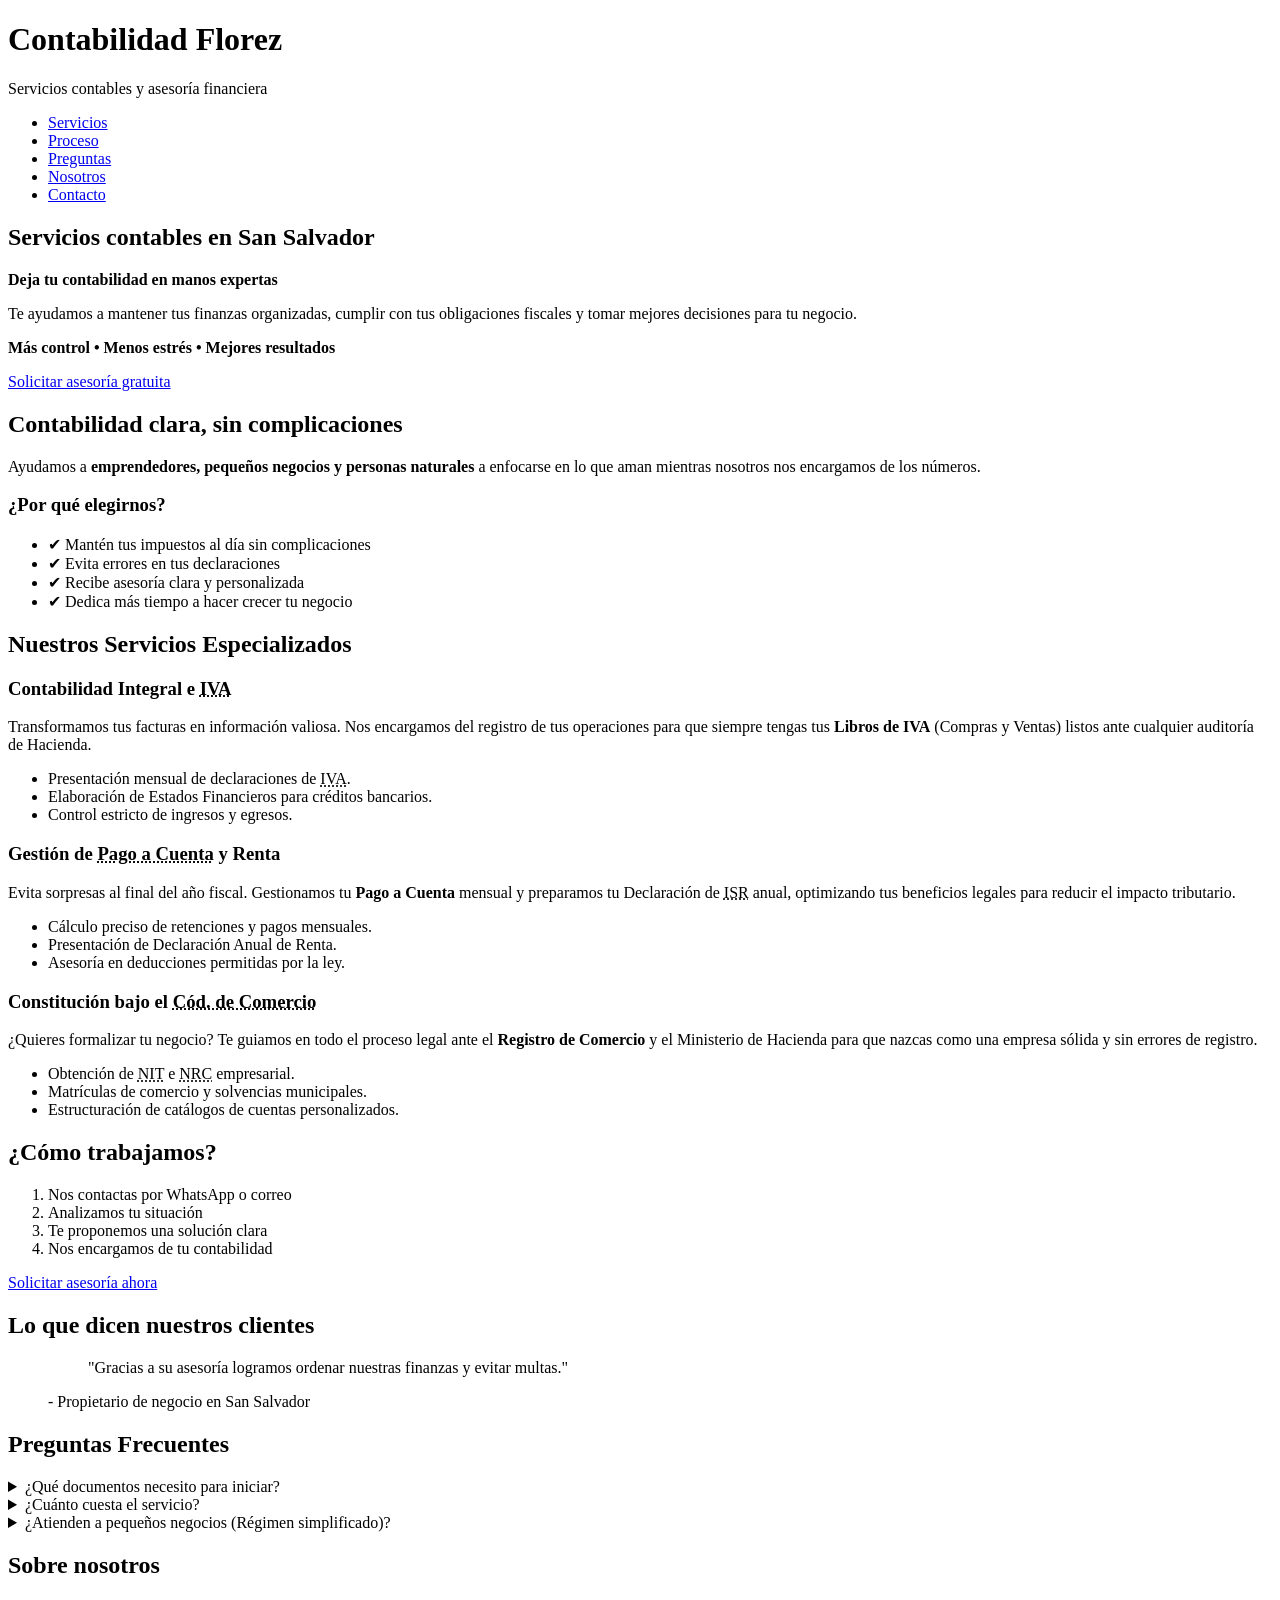
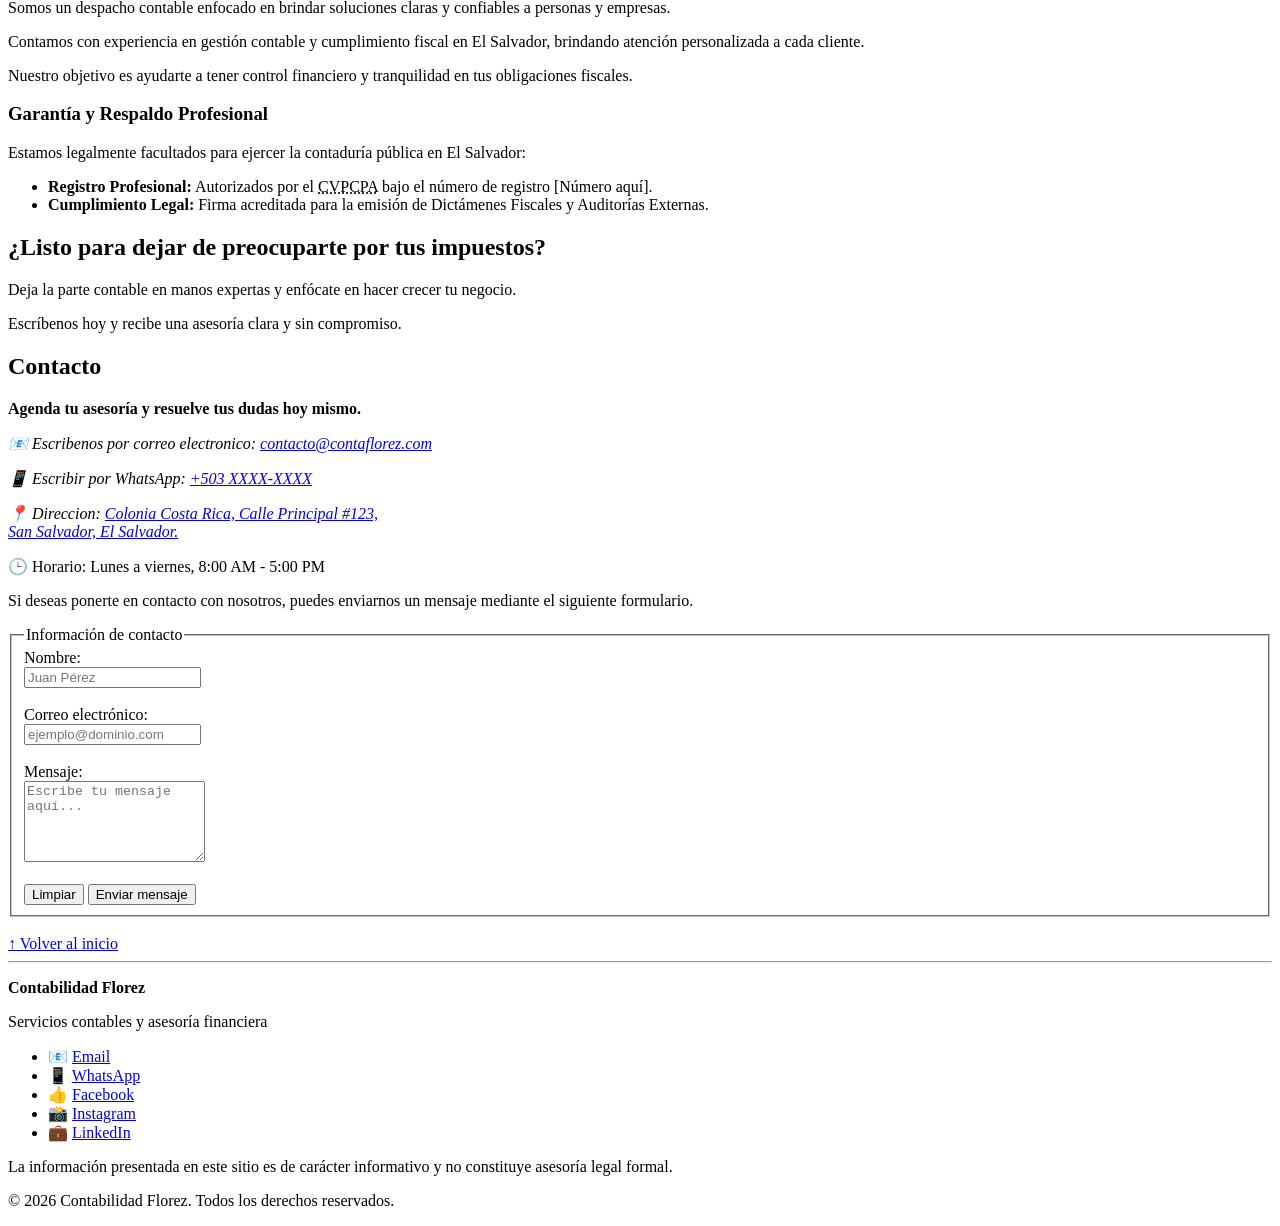
==== proyectos/contabilidad/index.html @ 72bd265a "INICIO" ====
<!doctype html>
<html lang="es-SV">
  <head>
    <meta charset="UTF-8" />
    <meta name="viewport" content="width=device-width, initial-scale=1.0" />

    <title>Contabilidad Florez | Despacho Contable</title>

    <meta
      name="description"
      content="Despacho contable especializado en servicios fiscales, contabilidad y asesoría financiera para personas y empresas."
    />

    <meta
      name="keywords"
      content="contabilidad, servicios contables, asesoría fiscal, declaración de impuestos, auditoría, consultoría financiera"
    />
    <meta name="author" content="Alexander Hernandez" />
    <meta name="robots" content="index, follow" />

    <link
      rel="canonical"
      href="https://alexander404-san.github.io/Proyecto-HTML/proyectos/contabilidad/"
    />

    <!-- Open Graph -->
    <meta
      property="og:url"
      content="https://alexander404-san.github.io/Proyecto-HTML/proyectos/contabilidad/"
    />

    <meta
      property="og:title"
      content="Contabilidad Florez | Despacho Contable"
    />
    <meta
      property="og:site_name"
      content="Contabilidad Florez | Despacho Contable"
    />
    <meta
      property="og:description"
      content="Despacho contable especializado en servicios fiscales, contabilidad y asesoría financiera para personas y empresas."
    />
    <meta
      property="og:image"
      content="https://alexander404-san.github.io/Proyecto-HTML/proyectos/contabilidad/assets/img/preview.png"
    />

    <meta property="og:type" content="website" />

    <meta property="og:locale" content="es_SV" />

    <meta name="twitter:card" content="summary_large_image" />
    <meta
      name="twitter:title"
      content="Contabilidad Florez | Despacho Contable"
    />
    <meta
      name="twitter:description"
      content="Despacho contable especializado en servicios fiscales, contabilidad y asesoría financiera para personas y empresas."
    />
    <meta
      name="twitter:image"
      content="https://alexander404-san.github.io/Proyecto-HTML/proyectos/contabilidad/assets/img/preview.png"
    />

    <!-- Favicon -->
    <link rel="icon" href="favicon.ico" />

    <link rel="icon" href="assets/icons/favicon.svg" type="image/svg+xml" />

    <link
      rel="icon"
      type="image/png"
      sizes="32x32"
      href="assets/icons/favicon-32x32.png"
    />
    <link
      rel="icon"
      type="image/png"
      sizes="16x16"
      href="assets/icons/favicon-16x16.png"
    />

    <link rel="apple-touch-icon" href="assets/icons/apple-touch-icon.png" />

    <link rel="manifest" href="site.webmanifest" />

    <!-- diseño general -->
    <meta name="theme-color" content="#E0FFFF" />
    <!-- <meta name="color-scheme" content="light dark" /> -->
  </head>
  <body id="top">
    <header>
      <h1>Contabilidad Florez</h1>
      <p>Servicios contables y asesoría financiera</p>

      <nav aria-label="Navegación principal">
        <ul>
          <li><a href="#servicios">Servicios</a></li>
          <li><a href="#proceso">Proceso</a></li>
          <li><a href="#faq">Preguntas</a></li>
          <li><a href="#nosotros">Nosotros</a></li>
          <li><a href="#contacto">Contacto</a></li>
        </ul>
      </nav>
    </header>

    <main>
      <section id="hero">
        <h2>Servicios contables en San Salvador</h2>

        <p><strong>Deja tu contabilidad en manos expertas</strong></p>

        <p>
          Te ayudamos a mantener tus finanzas organizadas, cumplir con tus
          obligaciones fiscales y tomar mejores decisiones para tu negocio.
        </p>

        <p><strong>Más control • Menos estrés • Mejores resultados</strong></p>

        <a href="#contacto">Solicitar asesoría gratuita</a>
      </section>

      <!-- BENEFICIOS -->
      <section id="beneficios">
        <h2>Contabilidad clara, sin complicaciones</h2>

        <p>
          Ayudamos a
          <strong>emprendedores, pequeños negocios y personas naturales</strong>
          a enfocarse en lo que aman mientras nosotros nos encargamos de los
          números.
        </p>

        <h3>¿Por qué elegirnos?</h3>

        <ul>
          <li>✔ Mantén tus impuestos al día sin complicaciones</li>
          <li>✔ Evita errores en tus declaraciones</li>
          <li>✔ Recibe asesoría clara y personalizada</li>
          <li>✔ Dedica más tiempo a hacer crecer tu negocio</li>
        </ul>
      </section>

      <!-- SERVICIOS -->
      <section id="servicios">
        <h2>Nuestros Servicios Especializados</h2>
        <article>
          <header>
            <h3>
              Contabilidad Integral e
              <abbr title="Impuesto al Valor Agregado">IVA</abbr>
            </h3>
          </header>
          <p>
            Transformamos tus facturas en información valiosa. Nos encargamos
            del registro de tus operaciones para que siempre tengas tus
            <strong>Libros de IVA</strong> (Compras y Ventas) listos ante
            cualquier auditoría de Hacienda.
          </p>
          <ul>
            <li>
              Presentación mensual de declaraciones de
              <abbr title="Impuesto al Valor Agregado">IVA</abbr>.
            </li>
            <li>Elaboración de Estados Financieros para créditos bancarios.</li>
            <li>Control estricto de ingresos y egresos.</li>
          </ul>
        </article>

        <article>
          <header>
            <h3>
              Gestión de
              <abbr title="Pago a Cuenta e Impuesto Retenido"
                >Pago a Cuenta</abbr
              >
              y Renta
            </h3>
          </header>
          <p>
            Evita sorpresas al final del año fiscal. Gestionamos tu
            <strong>Pago a Cuenta</strong> mensual y preparamos tu Declaración
            de <abbr title="Impuesto Sobre la Renta">ISR</abbr> anual,
            optimizando tus beneficios legales para reducir el impacto
            tributario.
          </p>
          <ul>
            <li>Cálculo preciso de retenciones y pagos mensuales.</li>
            <li>Presentación de Declaración Anual de Renta.</li>
            <li>Asesoría en deducciones permitidas por la ley.</li>
          </ul>
        </article>

        <article>
          <header>
            <h3>
              Constitución bajo el
              <abbr title="Código de Comercio">Cód. de Comercio</abbr>
            </h3>
          </header>
          <p>
            ¿Quieres formalizar tu negocio? Te guiamos en todo el proceso legal
            ante el <strong>Registro de Comercio</strong> y el Ministerio de
            Hacienda para que nazcas como una empresa sólida y sin errores de
            registro.
          </p>
          <ul>
            <li>
              Obtención de
              <abbr title="Número de Identificación Tributaria">NIT</abbr> e
              <abbr title="Número de Registro de Contribuyente">NRC</abbr>
              empresarial.
            </li>
            <li>Matrículas de comercio y solvencias municipales.</li>
            <li>Estructuración de catálogos de cuentas personalizados.</li>
          </ul>
        </article>
      </section>

      <!-- PROCESO -->
      <section id="proceso">
        <h2>¿Cómo trabajamos?</h2>

        <ol>
          <li>Nos contactas por WhatsApp o correo</li>
          <li>Analizamos tu situación</li>
          <li>Te proponemos una solución clara</li>
          <li>Nos encargamos de tu contabilidad</li>
        </ol>

        <a href="#contacto">Solicitar asesoría ahora</a>
      </section>

      <!-- TESTIMONIOS -->
      <section id="testimonios">
        <h2>Lo que dicen nuestros clientes</h2>

        <figure>
          <blockquote>
            "Gracias a su asesoría logramos ordenar nuestras finanzas y evitar
            multas."
          </blockquote>
          <figcaption>- Propietario de negocio en San Salvador</figcaption>
        </figure>
      </section>

      <!-- PREGUNTAS FRECUENTES -->
      <section id="faq">
        <h2>Preguntas Frecuentes</h2>
        <details>
          <summary>¿Qué documentos necesito para iniciar?</summary>
          <p>
            Solo requerimos tu NIT/DUI y tus registros de ingresos del último
            mes...
          </p>
        </details>
        <details>
          <summary>¿Cuánto cuesta el servicio?</summary>
          <p>
            El costo depende del tipo de servicio y volumen de operaciones.
            Contáctanos para una cotización personalizada.
          </p>
        </details>
        <details>
          <summary>
            ¿Atienden a pequeños negocios (Régimen simplificado)?
          </summary>
          <p>
            ¡Sí! Tenemos planes especiales para emprendedores y microempresas.
          </p>
        </details>
      </section>

      <!-- NOSOTROS -->
      <section id="nosotros">
        <h2>Sobre nosotros</h2>

        <p>
          Somos un despacho contable enfocado en brindar soluciones claras y
          confiables a personas y empresas.
        </p>

        <p>
          Contamos con experiencia en gestión contable y cumplimiento fiscal en
          El Salvador, brindando atención personalizada a cada cliente.
        </p>

        <p>
          Nuestro objetivo es ayudarte a tener control financiero y tranquilidad
          en tus obligaciones fiscales.
        </p>

        <h3>Garantía y Respaldo Profesional</h3>
        <p>
          Estamos legalmente facultados para ejercer la contaduría pública en El
          Salvador:
        </p>
        <ul>
          <li>
            <strong>Registro Profesional:</strong> Autorizados por el
            <abbr
              title="Consejo de Vigilancia de la Profesión de Contaduría Pública y Auditoría"
              >CVPCPA</abbr
            >
            bajo el número de registro [Número aquí].
          </li>
          <li>
            <strong>Cumplimiento Legal:</strong> Firma acreditada para la
            emisión de Dictámenes Fiscales y Auditorías Externas.
          </li>
        </ul>
      </section>

      <!-- CTA -->
      <section id="cta">
        <h2>¿Listo para dejar de preocuparte por tus impuestos?</h2>

        <p>
          Deja la parte contable en manos expertas y enfócate en hacer crecer tu
          negocio.
        </p>

        <p>Escríbenos hoy y recibe una asesoría clara y sin compromiso.</p>
      </section>

      <!-- CONTACTO -->
      <section id="contacto">
        <h2>Contacto</h2>

        <p>
          <strong>Agenda tu asesoría y resuelve tus dudas hoy mismo.</strong>
        </p>

        <address>
          <p>
            📧 Escribenos por correo electronico:
            <a
              href="mailto:contacto@contaflorez.com?subject=Consulta%20de%20servicios"
              title="Escribe un correo electrónico"
            >
              contacto@contaflorez.com
            </a>
          </p>

          <p>
            📱 Escribir por WhatsApp:
            <a
              href="https://wa.me/503XXXXXXXX?text=Hola,%20necesito%20asesoría%20contable"
              title="Chatea con un contador"
            >
              +503 XXXX-XXXX
            </a>
          </p>

          <p>
            📍 Direccion:
            <a
              href="https://goo.gl/maps/XXXXX"
              target="_blank"
              rel="noopener noreferrer"
              title="Nuestra ubicacion"
            >
              Colonia Costa Rica, Calle Principal #123,<br />
              San Salvador, El Salvador.
            </a>
          </p>
        </address>

        <p>🕒 Horario: Lunes a viernes, 8:00 AM - 5:00 PM</p>

        <p>
          Si deseas ponerte en contacto con nosotros, puedes enviarnos un
          mensaje mediante el siguiente formulario.
        </p>

        <form action="https://formspree.io/f/xbdprgbb" method="POST">
          <fieldset>
            <legend>Información de contacto</legend>

            <label for="nombre">Nombre:</label><br />
            <input
              type="text"
              id="nombre"
              name="nombre"
              required
              autocomplete="name"
              maxlength="30"
              pattern="^[a-zA-ZáéíóúÁÉÍÓÚñÑüÜ\s]+$"
              title="No se permiten números, solo letras"
              placeholder="Juan Pérez"
            />

            <br /><br />

            <label for="email">Correo electrónico:</label><br />
            <input
              type="email"
              id="email"
              name="email"
              required
              autocomplete="email"
              placeholder="ejemplo@dominio.com"
            />

            <br /><br />

            <label for="mensaje">Mensaje:</label><br />
            <textarea
              id="mensaje"
              name="mensaje"
              rows="5"
              placeholder="Escribe tu mensaje aquí..."
              required
            ></textarea>

            <input
              type="hidden"
              name="_subject"
              value="Nuevo mensaje desde la pagina de contabilidad"
            />

            <br /><br />

            <button type="reset">Limpiar</button>
            <button type="submit">Enviar mensaje</button>
          </fieldset>
        </form>
      </section>

      <br />

      <a href="#top">↑ Volver al inicio</a>
    </main>
    <footer>
      <hr />

      <p><strong>Contabilidad Florez</strong></p>
      <p>Servicios contables y asesoría financiera</p>

      <ul>
        <li>
          📧
          <a
            href="mailto:contacto@contaflorez.com"
            title="Escribe un correo electrónico"
          >
            Email
          </a>
        </li>
        <li>
          <!-- NO OLVIDAR EL "Botón Flotante" de WhatsApp -->
          📱
          <a href="https://wa.me/503XXXXXXXX" title="Chatea con un contador">
            WhatsApp
          </a>
        </li>
        <li>
          👍
          <a
            href="#"
            title="Síguenos en Facebook"
            target="_blank"
            rel="me noopener noreferrer"
          >
            Facebook
          </a>
        </li>
        <li>
          📸
          <a
            href="https://instagram.com/tu-cuenta"
            target="_blank"
            rel="me noopener noreferrer"
            title="Buscanos en instagram"
          >
            Instagram
          </a>
        </li>
        <li>
          💼
          <a
            href="#"
            target="_blank"
            rel="me noopener noreferrer"
            title="Síguenos en LinkedIn"
          >
            LinkedIn
          </a>
        </li>
      </ul>

      <p>
        La información presentada en este sitio es de carácter informativo y no
        constituye asesoría legal formal.
      </p>

      <p>&copy; 2026 Contabilidad Florez. Todos los derechos reservados.</p>
    </footer>
  </body>
</html>
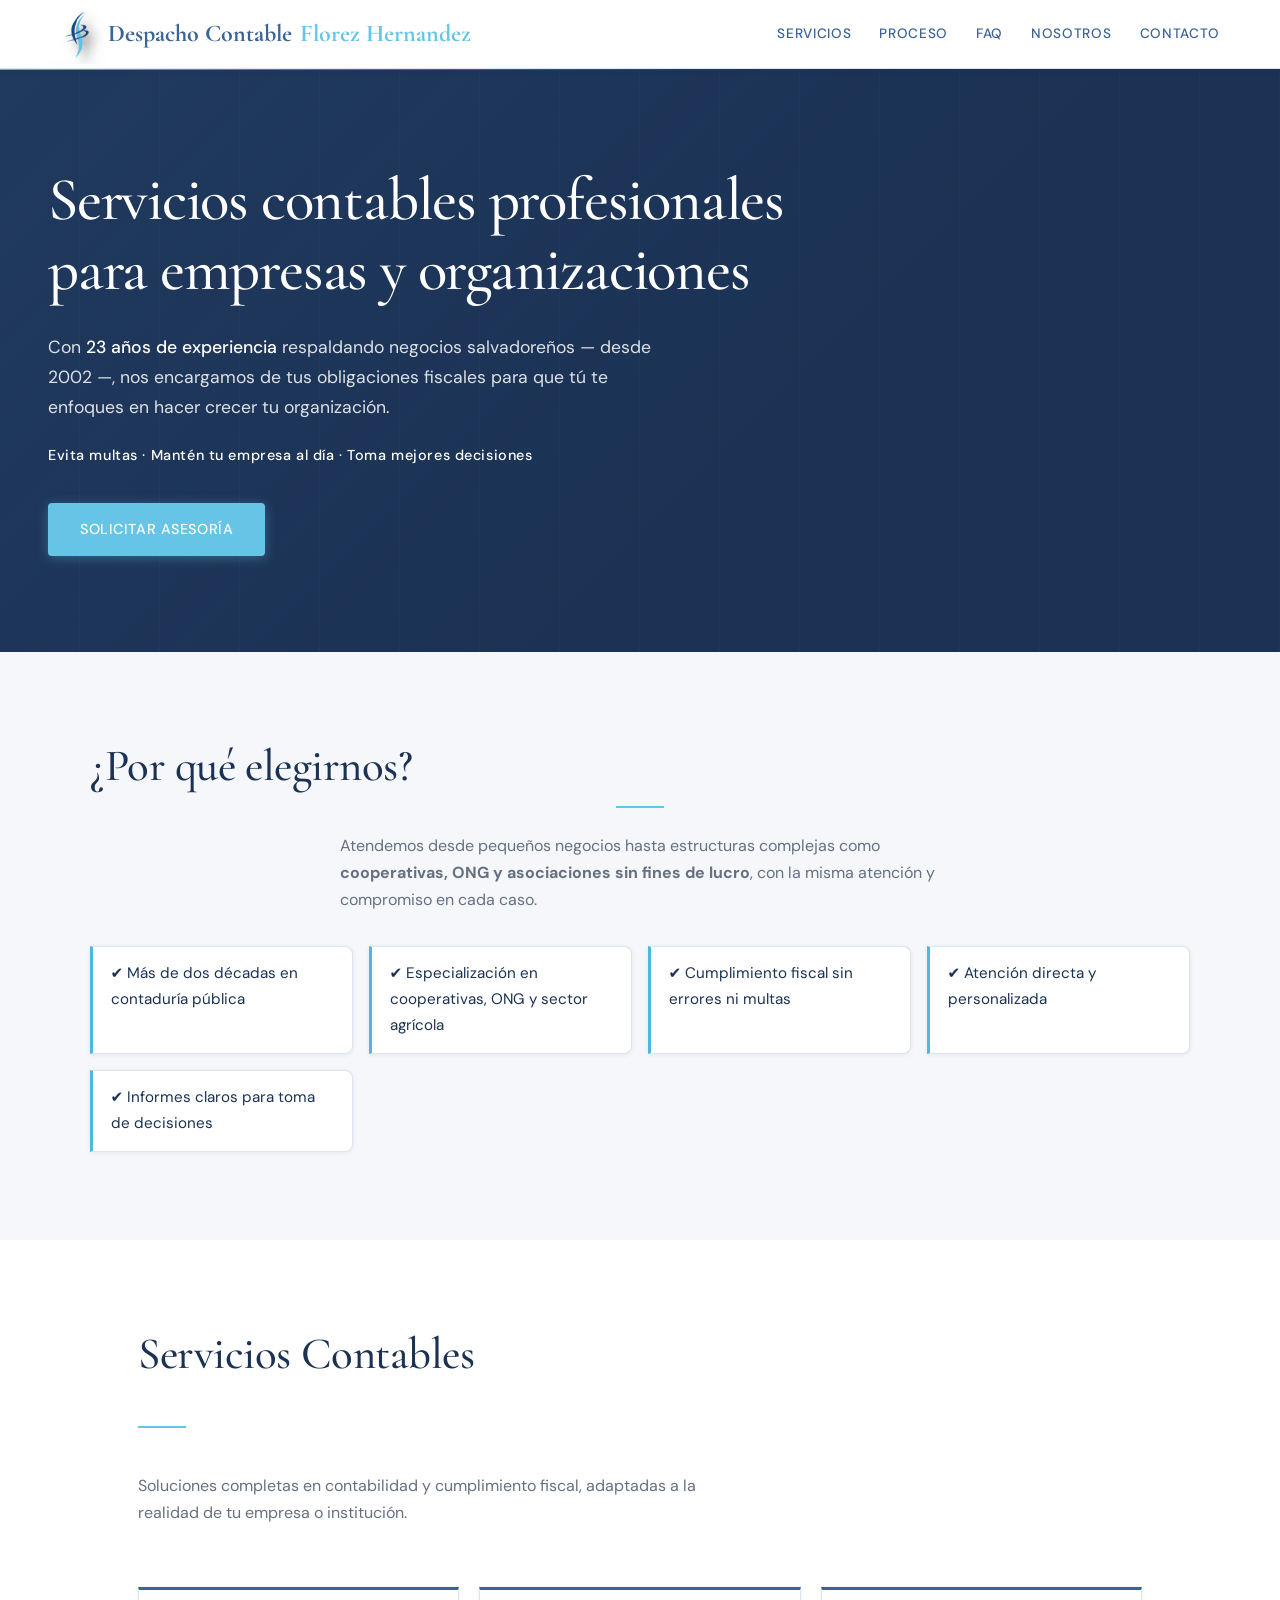
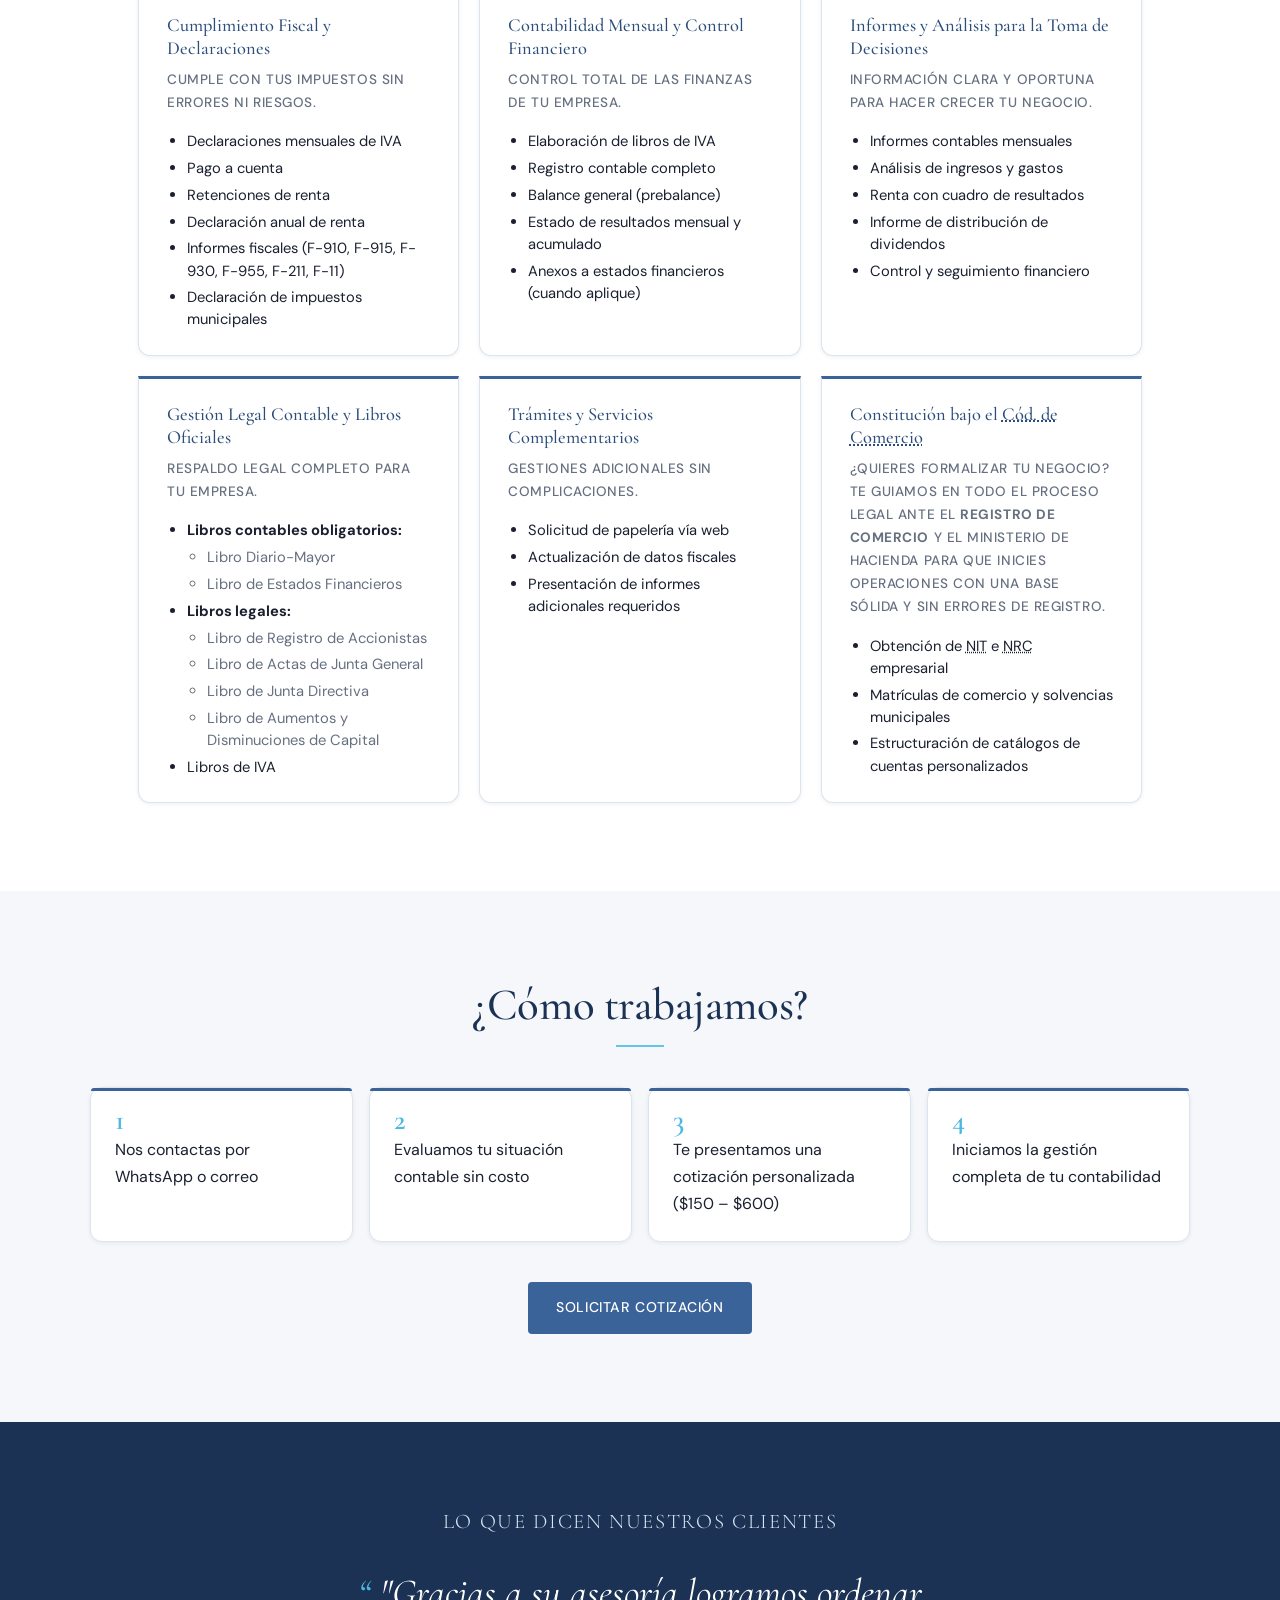
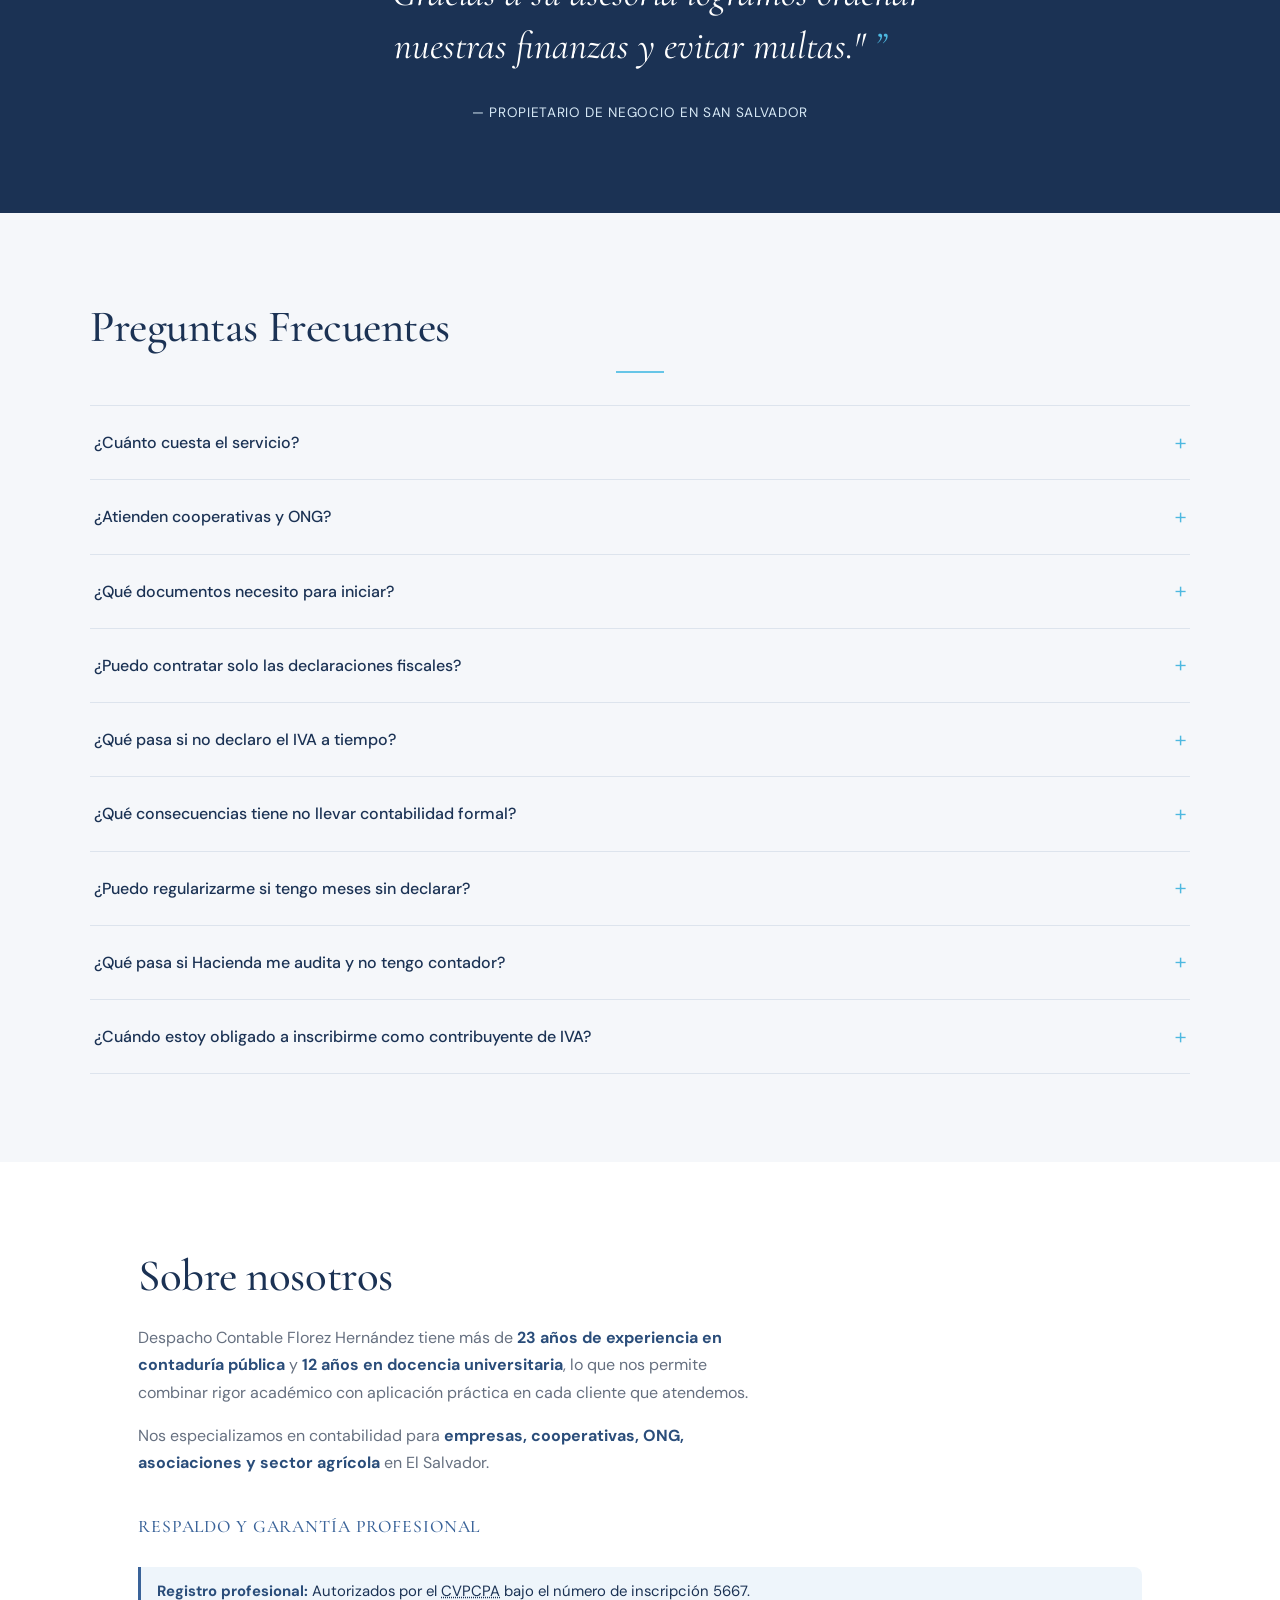
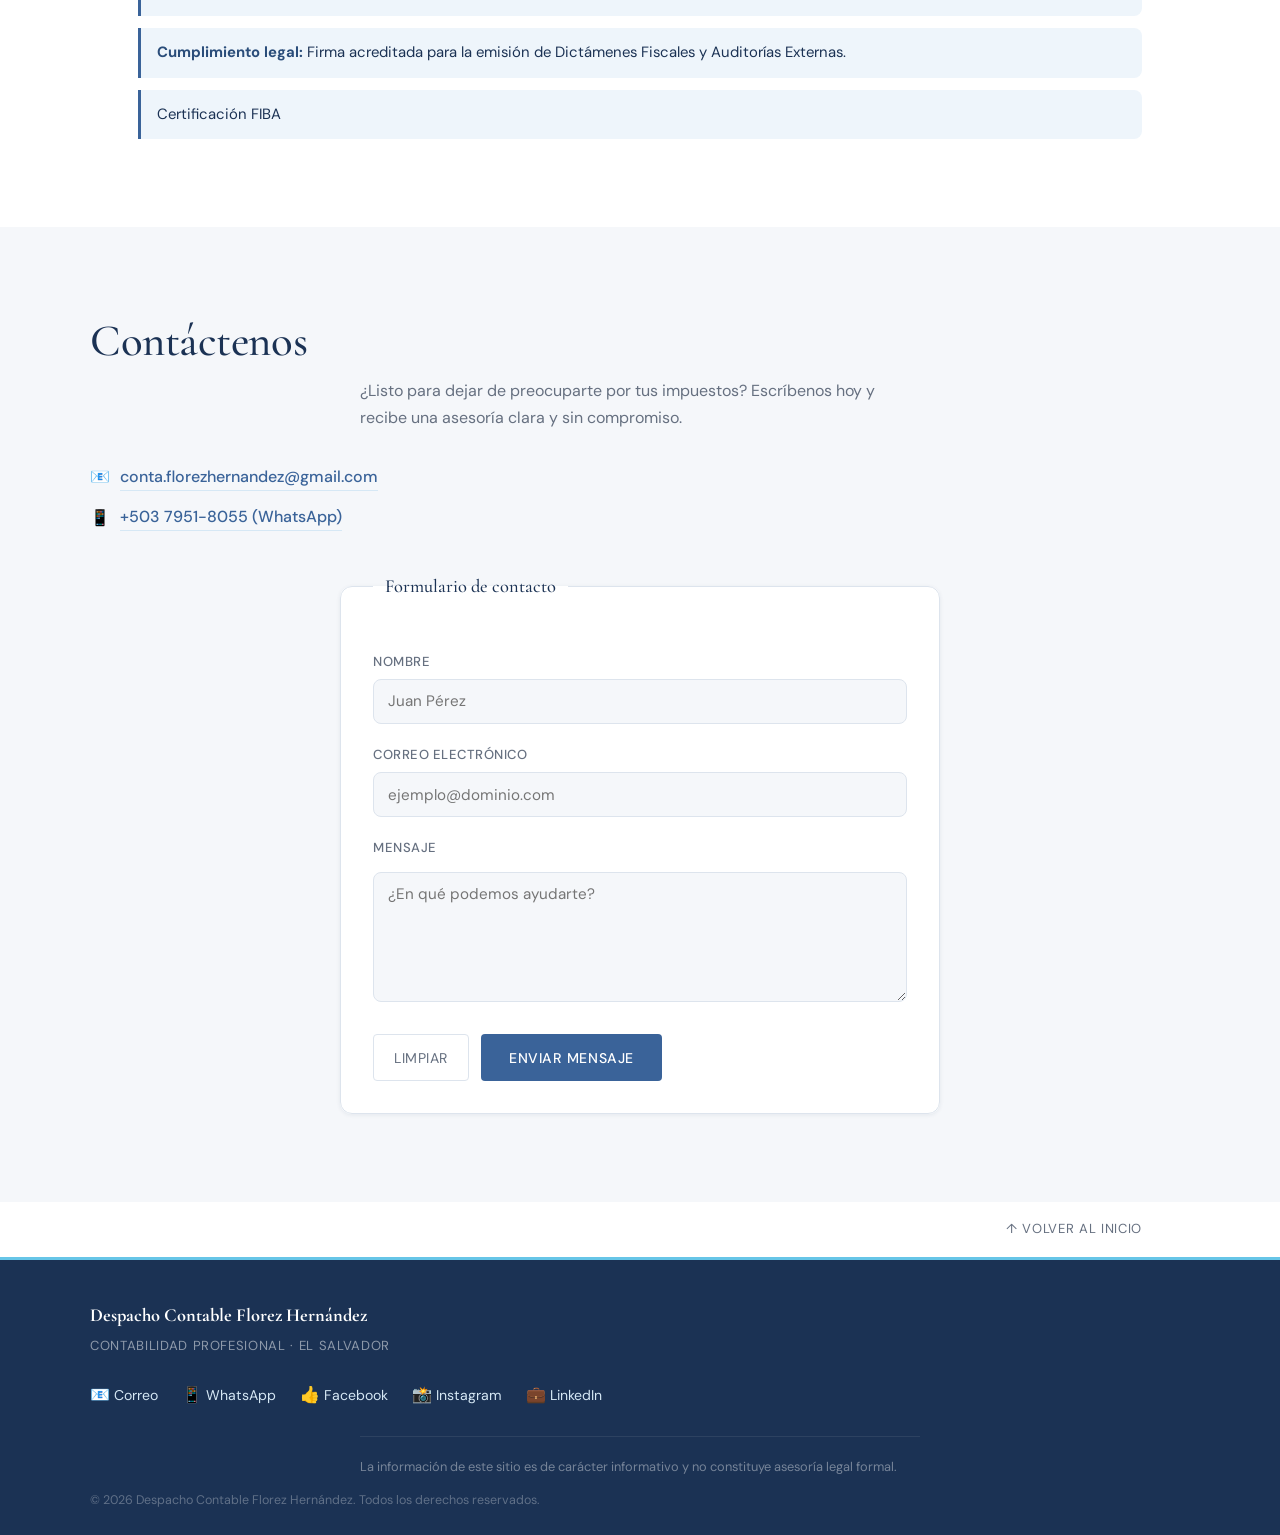
==== commit 57a9c4bb: "en proceso lo de contabilidad" ====
--- a/proyectos/contabilidad/index.html
+++ b/proyectos/contabilidad/index.html
@@ -4,71 +4,62 @@
     <meta charset="UTF-8" />
     <meta name="viewport" content="width=device-width, initial-scale=1.0" />
 
-    <title>Contabilidad Florez | Despacho Contable</title>
+    <title>Despacho Contable Florez Hernández</title>
 
     <meta
       name="description"
-      content="Despacho contable especializado en servicios fiscales, contabilidad y asesoría financiera para personas y empresas."
+      content="Contabilidad profesional con 23 años de experiencia. Especialistas en empresas, cooperativas, ONG y emprendimientos."
     />
 
     <meta
       name="keywords"
-      content="contabilidad, servicios contables, asesoría fiscal, declaración de impuestos, auditoría, consultoría financiera"
-    />
-    <meta name="author" content="Alexander Hernandez" />
+      content="contabilidad El Salvador, contador público, IVA, renta, ONG, cooperativas, servicios contables"
+    />
+
+    <meta name="author" content="Alexander Hz" />
     <meta name="robots" content="index, follow" />
 
     <link
       rel="canonical"
-      href="https://alexander404-san.github.io/Proyecto-HTML/proyectos/contabilidad/"
+      href="https://alexander404-san.github.io/Proyecto-CSS/proyectos/contabilidad/"
     />
 
     <!-- Open Graph -->
     <meta
       property="og:url"
-      content="https://alexander404-san.github.io/Proyecto-HTML/proyectos/contabilidad/"
-    />
-
-    <meta
-      property="og:title"
-      content="Contabilidad Florez | Despacho Contable"
-    />
+      content="https://alexander404-san.github.io/Proyecto-CSS/proyectos/contabilidad/"
+    />
+    <meta property="og:title" content="Despacho Contable Florez Hernández" />
     <meta
       property="og:site_name"
-      content="Contabilidad Florez | Despacho Contable"
+      content="Despacho Contable Florez Hernández"
     />
     <meta
       property="og:description"
-      content="Despacho contable especializado en servicios fiscales, contabilidad y asesoría financiera para personas y empresas."
+      content="Contabilidad profesional con 23 años de experiencia. Especialistas en empresas, cooperativas, ONG y emprendimientos."
     />
     <meta
       property="og:image"
-      content="https://alexander404-san.github.io/Proyecto-HTML/proyectos/contabilidad/assets/img/preview.png"
-    />
-
+      content="https://alexander404-san.github.io/Proyecto-CSS/proyectos/contabilidad/assets/img/preview.png"
+    />
     <meta property="og:type" content="website" />
-
     <meta property="og:locale" content="es_SV" />
 
+    <!-- Twitter Card -->
     <meta name="twitter:card" content="summary_large_image" />
-    <meta
-      name="twitter:title"
-      content="Contabilidad Florez | Despacho Contable"
-    />
+    <meta name="twitter:title" content="Despacho Contable Florez Hernández" />
     <meta
       name="twitter:description"
-      content="Despacho contable especializado en servicios fiscales, contabilidad y asesoría financiera para personas y empresas."
+      content="Contabilidad profesional con 23 años de experiencia. Especialistas en empresas, cooperativas, ONG y emprendimientos."
     />
     <meta
       name="twitter:image"
-      content="https://alexander404-san.github.io/Proyecto-HTML/proyectos/contabilidad/assets/img/preview.png"
+      content="https://alexander404-san.github.io/Proyecto-CSS/proyectos/contabilidad/assets/img/preview.png"
     />
 
     <!-- Favicon -->
     <link rel="icon" href="favicon.ico" />
-
     <link rel="icon" href="assets/icons/favicon.svg" type="image/svg+xml" />
-
     <link
       rel="icon"
       type="image/png"
@@ -81,25 +72,65 @@
       sizes="16x16"
       href="assets/icons/favicon-16x16.png"
     />
-
     <link rel="apple-touch-icon" href="assets/icons/apple-touch-icon.png" />
-
     <link rel="manifest" href="site.webmanifest" />
 
-    <!-- diseño general -->
-    <meta name="theme-color" content="#E0FFFF" />
-    <!-- <meta name="color-scheme" content="light dark" /> -->
+    <meta name="theme-color" content="#3a6399" />
+
+    <link rel="stylesheet" href="assets/css/styles.css" />
+
+    <!-- Schema.org: datos estructurados para Google -->
+    <script type="application/ld+json">
+      {
+        "@context": "https://schema.org",
+        "@type": "AccountingService",
+        "name": "Despacho Contable Florez Hernández",
+        "description": "Servicios contables profesionales en El Salvador. Especialistas en empresas, cooperativas, ONG y emprendimientos con más de 23 años de experiencia.",
+        "url": "https://alexander404-san.github.io/Proyecto-CSS/proyectos/contabilidad/",
+        "telephone": "+50379518055",
+        "email": "conta.florezhernandez@gmail.com",
+        "address": {
+          "@type": "PostalAddress",
+          "addressCountry": "SV",
+          "addressRegion": "San Salvador"
+        },
+        "areaServed": {
+          "@type": "Country",
+          "name": "El Salvador"
+        },
+        "founder": {
+          "@type": "Person",
+          "name": "Florez Hernández"
+        },
+        "foundingDate": "2002",
+        "priceRange": "$150 - $600",
+        "hasCredential": "CVPCPA No. 5667",
+        "sameAs": []
+      }
+    </script>
   </head>
+
   <body id="top">
     <header>
-      <h1>Contabilidad Florez</h1>
-      <p>Servicios contables y asesoría financiera</p>
-
-      <nav aria-label="Navegación principal">
+      <a
+        href="#top"
+        class="header-logo"
+        aria-label="Despacho Contable Florez Hernández — Inicio"
+      >
+        <img
+          src="assets/img/logo.png"
+          alt="Despacho Contable Florez Hernández"
+          width="180"
+          height="60"
+        />
+        Despacho Contable <span>Florez Hernandez</span>
+      </a>
+
+      <nav aria-label="Menú principal">
         <ul>
           <li><a href="#servicios">Servicios</a></li>
           <li><a href="#proceso">Proceso</a></li>
-          <li><a href="#faq">Preguntas</a></li>
+          <li><a href="#faq">FAQ</a></li>
           <li><a href="#nosotros">Nosotros</a></li>
           <li><a href="#contacto">Contacto</a></li>
         </ul>
@@ -107,103 +138,149 @@
     </header>
 
     <main>
-      <section id="hero">
-        <h2>Servicios contables en San Salvador</h2>
-
-        <p><strong>Deja tu contabilidad en manos expertas</strong></p>
+      <!-- HERO -->
+      <section id="hero" aria-labelledby="hero-titulo">
+        <h1 id="hero-titulo">
+          Servicios contables profesionales para empresas y organizaciones
+        </h1>
 
         <p>
-          Te ayudamos a mantener tus finanzas organizadas, cumplir con tus
-          obligaciones fiscales y tomar mejores decisiones para tu negocio.
+          Con <strong>23 años de experiencia</strong> respaldando negocios
+          salvadoreños — desde <time datetime="2002">2002</time> —, nos
+          encargamos de tus obligaciones fiscales para que tú te enfoques en
+          hacer crecer tu organización.
         </p>
 
-        <p><strong>Más control • Menos estrés • Mejores resultados</strong></p>
-
-        <a href="#contacto">Solicitar asesoría gratuita</a>
+        <p>
+          <strong
+            >Evita multas · Mantén tu empresa al día · Toma mejores
+            decisiones</strong
+          >
+        </p>
+
+        <a
+          href="https://wa.me/50379518055?text=Hola,%20necesito%20información%20sobre%20servicios%20contables"
+          aria-label="Solicitar asesoría gratuita por WhatsApp"
+        >
+          Solicitar asesoría
+        </a>
       </section>
 
       <!-- BENEFICIOS -->
-      <section id="beneficios">
-        <h2>Contabilidad clara, sin complicaciones</h2>
+      <section id="beneficios" aria-labelledby="beneficios-titulo">
+        <h2 id="beneficios-titulo">¿Por qué elegirnos?</h2>
+        <span class="linea-dorada" aria-hidden="true"></span>
 
         <p>
-          Ayudamos a
-          <strong>emprendedores, pequeños negocios y personas naturales</strong>
-          a enfocarse en lo que aman mientras nosotros nos encargamos de los
-          números.
+          Atendemos desde pequeños negocios hasta estructuras complejas como
+          <strong>cooperativas, ONG y asociaciones sin fines de lucro</strong>,
+          con la misma atención y compromiso en cada caso.
         </p>
 
-        <h3>¿Por qué elegirnos?</h3>
-
         <ul>
-          <li>✔ Mantén tus impuestos al día sin complicaciones</li>
-          <li>✔ Evita errores en tus declaraciones</li>
-          <li>✔ Recibe asesoría clara y personalizada</li>
-          <li>✔ Dedica más tiempo a hacer crecer tu negocio</li>
+          <li>✔ Más de dos décadas en contaduría pública</li>
+          <li>✔ Especialización en cooperativas, ONG y sector agrícola</li>
+          <li>✔ Cumplimiento fiscal sin errores ni multas</li>
+          <li>✔ Atención directa y personalizada</li>
+          <li>✔ Informes claros para toma de decisiones</li>
         </ul>
       </section>
 
       <!-- SERVICIOS -->
-      <section id="servicios">
-        <h2>Nuestros Servicios Especializados</h2>
-        <article>
-          <header>
-            <h3>
-              Contabilidad Integral e
-              <abbr title="Impuesto al Valor Agregado">IVA</abbr>
-            </h3>
-          </header>
-          <p>
-            Transformamos tus facturas en información valiosa. Nos encargamos
-            del registro de tus operaciones para que siempre tengas tus
-            <strong>Libros de IVA</strong> (Compras y Ventas) listos ante
-            cualquier auditoría de Hacienda.
-          </p>
+      <section id="servicios" aria-labelledby="servicios-titulo">
+        <h2 id="servicios-titulo">Servicios Contables</h2>
+        <span class="linea-dorada" aria-hidden="true"></span>
+
+        <p>
+          Soluciones completas en contabilidad y cumplimiento fiscal, adaptadas
+          a la realidad de tu empresa o institución.
+        </p>
+
+        <article aria-labelledby="servicio-fiscal">
+          <h3 id="servicio-fiscal">Cumplimiento Fiscal y Declaraciones</h3>
+          <p>Cumple con tus impuestos sin errores ni riesgos.</p>
+          <ul>
+            <li>Declaraciones mensuales de IVA</li>
+            <li>Pago a cuenta</li>
+            <li>Retenciones de renta</li>
+            <li>Declaración anual de renta</li>
+            <li>Informes fiscales (F-910, F-915, F-930, F-955, F-211, F-11)</li>
+            <li>Declaración de impuestos municipales</li>
+          </ul>
+        </article>
+
+        <article aria-labelledby="servicio-contabilidad">
+          <h3 id="servicio-contabilidad">
+            Contabilidad Mensual y Control Financiero
+          </h3>
+          <p>Control total de las finanzas de tu empresa.</p>
+          <ul>
+            <li>Elaboración de libros de IVA</li>
+            <li>Registro contable completo</li>
+            <li>Balance general (prebalance)</li>
+            <li>Estado de resultados mensual y acumulado</li>
+            <li>Anexos a estados financieros (cuando aplique)</li>
+          </ul>
+        </article>
+
+        <article aria-labelledby="servicio-informes">
+          <h3 id="servicio-informes">
+            Informes y Análisis para la Toma de Decisiones
+          </h3>
+          <p>Información clara y oportuna para hacer crecer tu negocio.</p>
+          <ul>
+            <li>Informes contables mensuales</li>
+            <li>Análisis de ingresos y gastos</li>
+            <li>Renta con cuadro de resultados</li>
+            <li>Informe de distribución de dividendos</li>
+            <li>Control y seguimiento financiero</li>
+          </ul>
+        </article>
+
+        <article aria-labelledby="servicio-legal">
+          <h3 id="servicio-legal">Gestión Legal Contable y Libros Oficiales</h3>
+          <p>Respaldo legal completo para tu empresa.</p>
           <ul>
             <li>
-              Presentación mensual de declaraciones de
-              <abbr title="Impuesto al Valor Agregado">IVA</abbr>.
+              <strong>Libros contables obligatorios:</strong>
+              <ul>
+                <li>Libro Diario-Mayor</li>
+                <li>Libro de Estados Financieros</li>
+              </ul>
             </li>
-            <li>Elaboración de Estados Financieros para créditos bancarios.</li>
-            <li>Control estricto de ingresos y egresos.</li>
+            <li>
+              <strong>Libros legales:</strong>
+              <ul>
+                <li>Libro de Registro de Accionistas</li>
+                <li>Libro de Actas de Junta General</li>
+                <li>Libro de Junta Directiva</li>
+                <li>Libro de Aumentos y Disminuciones de Capital</li>
+              </ul>
+            </li>
+            <li>Libros de IVA</li>
           </ul>
         </article>
 
-        <article>
-          <header>
-            <h3>
-              Gestión de
-              <abbr title="Pago a Cuenta e Impuesto Retenido"
-                >Pago a Cuenta</abbr
-              >
-              y Renta
-            </h3>
-          </header>
-          <p>
-            Evita sorpresas al final del año fiscal. Gestionamos tu
-            <strong>Pago a Cuenta</strong> mensual y preparamos tu Declaración
-            de <abbr title="Impuesto Sobre la Renta">ISR</abbr> anual,
-            optimizando tus beneficios legales para reducir el impacto
-            tributario.
-          </p>
+        <article aria-labelledby="servicio-tramites">
+          <h3 id="servicio-tramites">Trámites y Servicios Complementarios</h3>
+          <p>Gestiones adicionales sin complicaciones.</p>
           <ul>
-            <li>Cálculo preciso de retenciones y pagos mensuales.</li>
-            <li>Presentación de Declaración Anual de Renta.</li>
-            <li>Asesoría en deducciones permitidas por la ley.</li>
+            <li>Solicitud de papelería vía web</li>
+            <li>Actualización de datos fiscales</li>
+            <li>Presentación de informes adicionales requeridos</li>
           </ul>
         </article>
 
-        <article>
-          <header>
-            <h3>
-              Constitución bajo el
-              <abbr title="Código de Comercio">Cód. de Comercio</abbr>
-            </h3>
-          </header>
+        <article aria-labelledby="servicio-constitucion">
+          <h3 id="servicio-constitucion">
+            Constitución bajo el
+            <abbr title="Código de Comercio">Cód. de Comercio</abbr>
+          </h3>
           <p>
             ¿Quieres formalizar tu negocio? Te guiamos en todo el proceso legal
-            ante el <strong>Registro de Comercio</strong> y el Ministerio de
-            Hacienda para que nazcas como una empresa sólida y sin errores de
+            ante el
+            <strong>Registro de Comercio</strong> y el Ministerio de Hacienda
+            para que inicies operaciones con una base sólida y sin errores de
             registro.
           </p>
           <ul>
@@ -211,190 +288,241 @@
               Obtención de
               <abbr title="Número de Identificación Tributaria">NIT</abbr> e
               <abbr title="Número de Registro de Contribuyente">NRC</abbr>
-              empresarial.
+              empresarial
             </li>
-            <li>Matrículas de comercio y solvencias municipales.</li>
-            <li>Estructuración de catálogos de cuentas personalizados.</li>
+            <li>Matrículas de comercio y solvencias municipales</li>
+            <li>Estructuración de catálogos de cuentas personalizados</li>
           </ul>
         </article>
       </section>
 
       <!-- PROCESO -->
-      <section id="proceso">
-        <h2>¿Cómo trabajamos?</h2>
+      <section id="proceso" aria-labelledby="proceso-titulo">
+        <h2 id="proceso-titulo">¿Cómo trabajamos?</h2>
+        <span class="linea-dorada" aria-hidden="true"></span>
 
         <ol>
           <li>Nos contactas por WhatsApp o correo</li>
-          <li>Analizamos tu situación</li>
-          <li>Te proponemos una solución clara</li>
-          <li>Nos encargamos de tu contabilidad</li>
+          <li>Evaluamos tu situación contable sin costo</li>
+          <li>Te presentamos una cotización personalizada ($150 – $600)</li>
+          <li>Iniciamos la gestión completa de tu contabilidad</li>
         </ol>
 
-        <a href="#contacto">Solicitar asesoría ahora</a>
+        <a
+          href="https://wa.me/50379518055?text=Hola,%20quiero%20una%20cotización%20contable"
+          aria-label="Solicitar cotización por WhatsApp"
+        >
+          Solicitar cotización
+        </a>
       </section>
 
       <!-- TESTIMONIOS -->
-      <section id="testimonios">
-        <h2>Lo que dicen nuestros clientes</h2>
+      <section id="testimonios" aria-labelledby="testimonios-titulo">
+        <h2 id="testimonios-titulo">Lo que dicen nuestros clientes</h2>
 
         <figure>
           <blockquote>
-            "Gracias a su asesoría logramos ordenar nuestras finanzas y evitar
-            multas."
+            <p>
+              "Gracias a su asesoría logramos ordenar nuestras finanzas y evitar
+              multas."
+            </p>
           </blockquote>
-          <figcaption>- Propietario de negocio en San Salvador</figcaption>
+          <figcaption>
+            <cite>— Propietario de negocio en San Salvador</cite>
+          </figcaption>
         </figure>
       </section>
 
       <!-- PREGUNTAS FRECUENTES -->
-      <section id="faq">
-        <h2>Preguntas Frecuentes</h2>
+      <section id="faq" aria-labelledby="faq-titulo">
+        <h2 id="faq-titulo">Preguntas Frecuentes</h2>
+        <span class="linea-dorada" aria-hidden="true"></span>
+
+        <!-- Sobre el servicio -->
+        <details>
+          <summary>¿Cuánto cuesta el servicio?</summary>
+          <p>
+            El costo varía entre $150 y $600 según el volumen de operaciones de
+            tu empresa. Realizamos una evaluación previa sin costo para darte
+            una cotización exacta.
+          </p>
+        </details>
+
+        <details>
+          <summary>¿Atienden cooperativas y ONG?</summary>
+          <p>
+            Sí. Contamos con amplia experiencia en cooperativas, asociaciones
+            sin fines de lucro y ONG, atendiendo sus obligaciones fiscales y
+            contables específicas, incluyendo informes para donantes y
+            organismos de control.
+          </p>
+        </details>
+
         <details>
           <summary>¿Qué documentos necesito para iniciar?</summary>
           <p>
-            Solo requerimos tu NIT/DUI y tus registros de ingresos del último
-            mes...
-          </p>
-        </details>
-        <details>
-          <summary>¿Cuánto cuesta el servicio?</summary>
-          <p>
-            El costo depende del tipo de servicio y volumen de operaciones.
-            Contáctanos para una cotización personalizada.
-          </p>
-        </details>
+            Básicamente los documentos de constitución de tu empresa, registros
+            de ingresos y gastos, y acceso a tu información fiscal. Te
+            orientamos en cada paso sin complicaciones.
+          </p>
+        </details>
+
+        <details>
+          <summary>¿Puedo contratar solo las declaraciones fiscales?</summary>
+          <p>
+            Sí, ofrecemos servicios de forma individual según tu necesidad. No
+            estás obligado a contratar el paquete completo.
+          </p>
+        </details>
+
+        <!-- Consecuencias de no cumplir -->
+        <details>
+          <summary>¿Qué pasa si no declaro el IVA a tiempo?</summary>
+          <p>
+            El Ministerio de Hacienda aplica multas por presentación tardía que
+            pueden partir desde el 5% del impuesto omitido. Si la mora se
+            extiende, se acumulan intereses y puede derivar en un proceso de
+            fiscalización. Con un contador a cargo, estos riesgos desaparecen.
+          </p>
+        </details>
+
         <details>
           <summary>
-            ¿Atienden a pequeños negocios (Régimen simplificado)?
+            ¿Qué consecuencias tiene no llevar contabilidad formal?
           </summary>
           <p>
-            ¡Sí! Tenemos planes especiales para emprendedores y microempresas.
+            En El Salvador, toda empresa está obligada por el Código de Comercio
+            a llevar contabilidad formal. No hacerlo puede resultar en multas
+            del Ministerio de Hacienda, problemas con el Registro de Comercio y
+            dificultades para acceder a créditos bancarios o contratos con el
+            Estado.
+          </p>
+        </details>
+
+        <details>
+          <summary>¿Puedo regularizarme si tengo meses sin declarar?</summary>
+          <p>
+            Sí. Podemos ayudarte a ordenar tu situación fiscal, presentar
+            declaraciones pendientes y negociar con Hacienda cuando sea
+            necesario. Cuanto antes lo atiendas, menores serán las multas
+            acumuladas.
+          </p>
+        </details>
+
+        <details>
+          <summary>
+            ¿Qué pasa si Hacienda me audita y no tengo contador?
+          </summary>
+          <p>
+            Una auditoría sin respaldo profesional puede ser muy costosa. El
+            fisco puede determinar impuestos de oficio, aplicar multas del 50%
+            al 100% del impuesto determinado y exigir el pago inmediato. Contar
+            con registros contables ordenados y un contador que responda ante
+            Hacienda marca una diferencia enorme.
+          </p>
+        </details>
+
+        <details>
+          <summary>
+            ¿Cuándo estoy obligado a inscribirme como contribuyente de IVA?
+          </summary>
+          <p>
+            En El Salvador, debes inscribirte como contribuyente de
+            <abbr title="Impuesto al Valor Agregado">IVA</abbr> cuando tus
+            ventas o prestación de servicios superen los $5,714.29 en un año, o
+            si prevés alcanzar ese monto. Si inicias operaciones sin
+            inscribirte, puedes acumular sanciones desde el primer mes.
           </p>
         </details>
       </section>
 
       <!-- NOSOTROS -->
-      <section id="nosotros">
-        <h2>Sobre nosotros</h2>
+      <section id="nosotros" aria-labelledby="nosotros-titulo">
+        <h2 id="nosotros-titulo">Sobre nosotros</h2>
 
         <p>
-          Somos un despacho contable enfocado en brindar soluciones claras y
-          confiables a personas y empresas.
+          Despacho Contable Florez Hernández tiene más de
+          <strong>23 años de experiencia en contaduría pública</strong> y
+          <strong>12 años en docencia universitaria</strong>, lo que nos permite
+          combinar rigor académico con aplicación práctica en cada cliente que
+          atendemos.
         </p>
 
         <p>
-          Contamos con experiencia en gestión contable y cumplimiento fiscal en
-          El Salvador, brindando atención personalizada a cada cliente.
+          Nos especializamos en contabilidad para
+          <strong
+            >empresas, cooperativas, ONG, asociaciones y sector agrícola</strong
+          >
+          en El Salvador.
         </p>
 
-        <p>
-          Nuestro objetivo es ayudarte a tener control financiero y tranquilidad
-          en tus obligaciones fiscales.
-        </p>
-
-        <h3>Garantía y Respaldo Profesional</h3>
-        <p>
-          Estamos legalmente facultados para ejercer la contaduría pública en El
-          Salvador:
-        </p>
+        <h3>Respaldo y garantía profesional</h3>
         <ul>
           <li>
-            <strong>Registro Profesional:</strong> Autorizados por el
+            <strong>Registro profesional:</strong> Autorizados por el
             <abbr
               title="Consejo de Vigilancia de la Profesión de Contaduría Pública y Auditoría"
               >CVPCPA</abbr
             >
-            bajo el número de registro [Número aquí].
+            bajo el número de inscripción 5667.
           </li>
           <li>
-            <strong>Cumplimiento Legal:</strong> Firma acreditada para la
+            <strong>Cumplimiento legal:</strong> Firma acreditada para la
             emisión de Dictámenes Fiscales y Auditorías Externas.
           </li>
+          <li>Certificación FIBA</li>
         </ul>
       </section>
 
-      <!-- CTA -->
-      <section id="cta">
-        <h2>¿Listo para dejar de preocuparte por tus impuestos?</h2>
+      <!-- CONTACTO -->
+      <section id="contacto" aria-labelledby="contacto-titulo">
+        <h2 id="contacto-titulo">Contáctenos</h2>
 
         <p>
-          Deja la parte contable en manos expertas y enfócate en hacer crecer tu
-          negocio.
+          ¿Listo para dejar de preocuparte por tus impuestos? Escríbenos hoy y
+          recibe una asesoría clara y sin compromiso.
         </p>
 
-        <p>Escríbenos hoy y recibe una asesoría clara y sin compromiso.</p>
-      </section>
-
-      <!-- CONTACTO -->
-      <section id="contacto">
-        <h2>Contacto</h2>
-
-        <p>
-          <strong>Agenda tu asesoría y resuelve tus dudas hoy mismo.</strong>
-        </p>
-
         <address>
           <p>
-            📧 Escribenos por correo electronico:
+            📧
             <a
-              href="mailto:contacto@contaflorez.com?subject=Consulta%20de%20servicios"
-              title="Escribe un correo electrónico"
-            >
-              contacto@contaflorez.com
+              href="mailto:conta.florezhernandez@gmail.com?subject=Consulta%20de%20servicios"
+              aria-label="Enviar correo a Despacho Contable Florez Hernández"
+            >
+              conta.florezhernandez@gmail.com
             </a>
           </p>
 
           <p>
-            📱 Escribir por WhatsApp:
+            📱
             <a
-              href="https://wa.me/503XXXXXXXX?text=Hola,%20necesito%20asesoría%20contable"
-              title="Chatea con un contador"
-            >
-              +503 XXXX-XXXX
+              href="https://wa.me/50379518055?text=Hola,%20necesito%20asesoría%20contable"
+              aria-label="Chatear con un contador por WhatsApp"
+            >
+              +503 7951-8055 (WhatsApp)
             </a>
           </p>
-
-          <p>
-            📍 Direccion:
-            <a
-              href="https://goo.gl/maps/XXXXX"
-              target="_blank"
-              rel="noopener noreferrer"
-              title="Nuestra ubicacion"
-            >
-              Colonia Costa Rica, Calle Principal #123,<br />
-              San Salvador, El Salvador.
-            </a>
-          </p>
         </address>
-
-        <p>🕒 Horario: Lunes a viernes, 8:00 AM - 5:00 PM</p>
-
-        <p>
-          Si deseas ponerte en contacto con nosotros, puedes enviarnos un
-          mensaje mediante el siguiente formulario.
-        </p>
 
         <form action="https://formspree.io/f/xbdprgbb" method="POST">
           <fieldset>
-            <legend>Información de contacto</legend>
-
-            <label for="nombre">Nombre:</label><br />
+            <legend>Formulario de contacto</legend>
+
+            <label for="nombre">Nombre</label>
             <input
               type="text"
               id="nombre"
               name="nombre"
               required
               autocomplete="name"
-              maxlength="30"
+              maxlength="60"
               pattern="^[a-zA-ZáéíóúÁÉÍÓÚñÑüÜ\s]+$"
-              title="No se permiten números, solo letras"
+              title="Solo se permiten letras y espacios"
               placeholder="Juan Pérez"
             />
 
-            <br /><br />
-
-            <label for="email">Correo electrónico:</label><br />
+            <label for="email">Correo electrónico</label>
             <input
               type="email"
               id="email"
@@ -404,99 +532,106 @@
               placeholder="ejemplo@dominio.com"
             />
 
-            <br /><br />
-
-            <label for="mensaje">Mensaje:</label><br />
+            <label for="mensaje">Mensaje</label>
             <textarea
               id="mensaje"
               name="mensaje"
               rows="5"
-              placeholder="Escribe tu mensaje aquí..."
+              placeholder="¿En qué podemos ayudarte?"
               required
             ></textarea>
 
             <input
               type="hidden"
               name="_subject"
-              value="Nuevo mensaje desde la pagina de contabilidad"
+              value="Nuevo mensaje desde el sitio web"
             />
 
-            <br /><br />
-
-            <button type="reset">Limpiar</button>
-            <button type="submit">Enviar mensaje</button>
+            <div class="form-actions">
+              <button type="reset">Limpiar</button>
+              <button type="submit">Enviar mensaje</button>
+            </div>
           </fieldset>
         </form>
       </section>
-
-      <br />
-
-      <a href="#top">↑ Volver al inicio</a>
     </main>
+
+    <a href="#top" aria-label="Volver al inicio de la página"
+      >↑ Volver al inicio</a
+    >
+
     <footer>
-      <hr />
-
-      <p><strong>Contabilidad Florez</strong></p>
-      <p>Servicios contables y asesoría financiera</p>
-
-      <ul>
-        <li>
-          📧
-          <a
-            href="mailto:contacto@contaflorez.com"
-            title="Escribe un correo electrónico"
-          >
-            Email
-          </a>
-        </li>
-        <li>
-          <!-- NO OLVIDAR EL "Botón Flotante" de WhatsApp -->
-          📱
-          <a href="https://wa.me/503XXXXXXXX" title="Chatea con un contador">
-            WhatsApp
-          </a>
-        </li>
-        <li>
-          👍
-          <a
-            href="#"
-            title="Síguenos en Facebook"
-            target="_blank"
-            rel="me noopener noreferrer"
-          >
-            Facebook
-          </a>
-        </li>
-        <li>
-          📸
-          <a
-            href="https://instagram.com/tu-cuenta"
-            target="_blank"
-            rel="me noopener noreferrer"
-            title="Buscanos en instagram"
-          >
-            Instagram
-          </a>
-        </li>
-        <li>
-          💼
-          <a
-            href="#"
-            target="_blank"
-            rel="me noopener noreferrer"
-            title="Síguenos en LinkedIn"
-          >
-            LinkedIn
-          </a>
-        </li>
-      </ul>
+      <p><strong>Despacho Contable Florez Hernández</strong></p>
+      <p>Contabilidad profesional · El Salvador</p>
+
+      <nav aria-label="Redes sociales y contacto">
+        <ul>
+          <li>
+            📧
+            <a
+              href="mailto:conta.florezhernandez@gmail.com"
+              aria-label="Enviar correo electrónico"
+            >
+              Correo
+            </a>
+          </li>
+          <li>
+            📱
+            <a
+              href="https://wa.me/50379518055"
+              aria-label="Contactar por WhatsApp"
+            >
+              WhatsApp
+            </a>
+          </li>
+          <li>
+            <!-- Reemplazar href con la URL real de Facebook -->
+            👍
+            <a
+              href="#"
+              aria-label="Visitar página de Facebook"
+              target="_blank"
+              rel="me noopener noreferrer"
+            >
+              Facebook
+            </a>
+          </li>
+          <li>
+            <!-- Reemplazar href con la URL real de Instagram -->
+            📸
+            <a
+              href="#"
+              aria-label="Visitar perfil de Instagram"
+              target="_blank"
+              rel="me noopener noreferrer"
+            >
+              Instagram
+            </a>
+          </li>
+          <li>
+            <!-- Reemplazar href con la URL real de LinkedIn -->
+            💼
+            <a
+              href="#"
+              aria-label="Visitar perfil de LinkedIn"
+              target="_blank"
+              rel="me noopener noreferrer"
+            >
+              LinkedIn
+            </a>
+          </li>
+        </ul>
+      </nav>
 
       <p>
-        La información presentada en este sitio es de carácter informativo y no
-        constituye asesoría legal formal.
+        La información de este sitio es de carácter informativo y no constituye
+        asesoría legal formal.
       </p>
 
-      <p>&copy; 2026 Contabilidad Florez. Todos los derechos reservados.</p>
+      <p>
+        &copy; <time datetime="2026">2026</time> Despacho Contable Florez
+        Hernández. Todos los derechos reservados.
+      </p>
     </footer>
   </body>
 </html>
--- a/proyectos/contabilidad/assets/css/styles.css
+++ b/proyectos/contabilidad/assets/css/styles.css
@@ -0,0 +1,1076 @@
+/* ============================================================
+   Despacho Contable Florez Hernández — Hoja de Estilos
+   Estilo: Formal refinado · Paleta oficial del cliente
+   ============================================================ */
+
+/* ── Fuentes ────────────────────────────────────────────────── */
+@import url("https://fonts.googleapis.com/css2?family=Cormorant+Garamond:ital,wght@0,400;0,500;0,600;1,400;1,500&family=DM+Sans:wght@300;400;500&display=swap");
+
+/* ── Variables ──────────────────────────────────────────────── */
+:root {
+  /* Paleta oficial del cliente */
+  --primario: #3a6399; /* Azul principal */
+  --primario-light: #5276a4; /* Azul medio */
+  --primario-sombra: #8298b3; /* Azul grisáceo */
+  --secundario: #66c5e7; /* Celeste — acento */
+  --secundario-light: #9ed2e5; /* Celeste suave */
+
+  /* Derivados para uso interno */
+  --azul: var(--primario);
+  --azul-oscuro: #2a4d7a;
+  --azul-profundo: #1b3254;
+  --azul-claro: #d6e8f5;
+  --azul-suave: #eef5fb;
+
+  /* Acento celeste */
+  --acento: var(--secundario);
+  --acento-light: var(--secundario-light);
+  --acento-linea: #4db8e0;
+
+  /* Neutros */
+  --blanco: #ffffff;
+  --gris-claro: #f5f7fa;
+  --gris-medio: #dde4ed;
+  --gris-texto: #667080;
+  --negro-suave: #1a2030;
+
+  /* Tipografía */
+  --fuente-display: "Cormorant Garamond", Georgia, serif;
+  --fuente-cuerpo: "DM Sans", system-ui, sans-serif;
+
+  /* Espaciado y forma */
+  --radio: 4px;
+  --radio-md: 8px;
+  --radio-lg: 12px;
+  --sombra-fina: 0 1px 4px rgba(27, 50, 84, 0.08);
+  --sombra-media: 0 4px 20px rgba(27, 50, 84, 0.14);
+  --transicion: 0.25s ease;
+
+  /* Layout */
+  --ancho-max: 1100px;
+  --padding-x: clamp(1.25rem, 5vw, 3rem);
+}
+
+/* ── Reset base ─────────────────────────────────────────────── */
+*,
+*::before,
+*::after {
+  box-sizing: border-box;
+  margin: 0;
+  padding: 0;
+}
+
+html {
+  font-size: 16px;
+
+  scroll-behavior: smooth;
+}
+
+body {
+  background-color: var(--blanco);
+
+  font-family: var(--fuente-cuerpo);
+  font-weight: 400;
+  color: var(--negro-suave);
+  line-height: 1.7;
+
+  -webkit-font-smoothing: antialiased;
+}
+
+img {
+  display: block;
+
+  max-width: 100%;
+}
+
+a {
+  text-decoration: none;
+  color: var(--azul);
+
+  transition: color var(--transicion);
+}
+
+a:hover {
+  color: var(--azul-oscuro);
+}
+
+ul,
+ol {
+  padding-left: 1.25rem;
+}
+
+/* ── Línea decorativa de acento ─────────────────────────────── */
+.linea-dorada {
+  display: block;
+  width: 3rem;
+  height: 2px;
+  margin: 1rem 0 1.5rem;
+  background: var(--secundario);
+}
+
+/* ══════════════════════════════════════════════════════════════
+   HEADER
+══════════════════════════════════════════════════════════════ */
+header {
+  display: flex;
+  align-items: center;
+  justify-content: space-between;
+  gap: 1.5rem;
+  flex-wrap: wrap;
+
+  position: sticky;
+  top: 0;
+  z-index: 100;
+
+  padding: 0.25rem var(--padding-x);
+  background-color: var(--blanco);
+
+  border-bottom: 1px solid var(--gris-medio);
+  box-shadow: 0 1px 8px rgba(27, 50, 84, 0.07);
+}
+
+/* Logo en header */
+.header-logo {
+  display: flex;
+  align-items: center;
+
+  font-size: 1.5rem;
+  font-weight: 900;
+  font-family: var(--fuente-display);
+}
+
+.header-logo img {
+  height: 60px;
+  width: auto;
+
+  transition: opacity var(--transicion);
+}
+
+.header-logo:hover img {
+  opacity: 0.8;
+}
+
+.header-logo span {
+  margin-left: 0.5rem;
+
+  color: var(--secundario);
+}
+
+/* Navegación */
+
+header nav ul {
+  display: flex;
+  gap: 0.25rem;
+  flex-wrap: wrap;
+
+  padding: 0;
+
+  list-style: none;
+}
+
+header nav a {
+  display: flex;
+  align-items: center;
+
+  min-height: 44px;
+  padding: 0 0.75rem;
+
+  font-size: 0.85rem;
+  font-weight: 500;
+  letter-spacing: 0.05em;
+  text-transform: uppercase;
+  color: var(--primario);
+
+  border-radius: var(--radio);
+
+  transition:
+    background var(--transicion),
+    color var(--transicion),
+    transform 0.25s ease-in-out;
+}
+
+header nav a:hover {
+  background: var(--azul-claro);
+
+  font-weight: 600;
+  color: var(--azul-profundo);
+
+  transform: scale(1.06);
+}
+
+/* Enlace activo — borde inferior celeste */
+header nav a:focus-visible {
+  outline: 2px solid var(--secundario);
+  outline-offset: 2px;
+}
+
+/* ══════════════════════════════════════════════════════════════
+   SECCIONES — estructura compartida
+══════════════════════════════════════════════════════════════ */
+
+main > section {
+  padding: clamp(3rem, 7vw, 5.5rem) var(--padding-x);
+  max-width: var(--ancho-max);
+  margin: 0 auto;
+}
+
+/* Alternancia de fondo entre secciones pares */
+main > section:nth-child(even) {
+  background-color: var(--gris-claro);
+  max-width: 100%;
+  padding-left: var(--padding-x);
+  padding-right: var(--padding-x);
+}
+
+main > section:nth-child(even) > * {
+  max-width: var(--ancho-max);
+  margin-left: auto;
+  margin-right: auto;
+}
+
+/* Encabezados de sección */
+main h2 {
+  font-family: var(--fuente-display);
+  font-size: clamp(1.9rem, 4vw, 2.8rem);
+  font-weight: 500;
+  color: var(--azul-profundo);
+  line-height: 1.2;
+  letter-spacing: -0.01em;
+}
+
+main h3 {
+  font-family: var(--fuente-display);
+  font-size: clamp(1.2rem, 2.5vw, 1.5rem);
+  font-weight: 500;
+  color: var(--azul-oscuro);
+  line-height: 1.3;
+}
+
+/* ══════════════════════════════════════════════════════════════
+   HERO
+══════════════════════════════════════════════════════════════ */
+#hero {
+  background-color: var(--azul-profundo);
+  background-image:
+    linear-gradient(135deg, rgba(58, 99, 153, 0.15) 0%, transparent 60%),
+    repeating-linear-gradient(
+      90deg,
+      transparent,
+      transparent 79px,
+      rgba(255, 255, 255, 0.02) 79px,
+      rgba(255, 255, 255, 0.02) 80px
+    );
+  color: var(--blanco);
+  padding: clamp(4rem, 10vw, 6rem) var(--padding-x);
+  max-width: 100%;
+  position: relative;
+  overflow: hidden;
+}
+
+#hero::before {
+  content: "";
+  position: absolute;
+  top: -2px;
+  left: 0;
+  right: 0;
+  height: 3px;
+  background: linear-gradient(90deg, var(--acento-linea), transparent 60%);
+}
+
+#hero > * {
+  max-width: 760px;
+}
+
+#hero h1 {
+  font-family: var(--fuente-display);
+  font-size: clamp(2.2rem, 5vw, 3.8rem);
+  font-weight: 500;
+  color: var(--blanco);
+  line-height: 1.15;
+  letter-spacing: -0.02em;
+  margin-bottom: 1.75rem;
+}
+
+#hero p {
+  color: rgba(255, 255, 255, 0.85);
+  font-size: clamp(1rem, 1.5vw, 1.1rem);
+  margin-bottom: 1.25rem;
+  max-width: 620px;
+}
+
+#hero strong {
+  color: var(--blanco);
+  font-weight: 500;
+}
+
+/* Separador de puntos del hero */
+#hero p:has(strong:only-child) {
+  color: var(--acento-light);
+  font-size: 0.9rem;
+  letter-spacing: 0.04em;
+  margin-bottom: 2.25rem;
+}
+
+/* CTA del hero */
+#hero a {
+  display: inline-block;
+  background-color: var(--acento);
+  color: var(--blanco);
+  font-family: var(--fuente-cuerpo);
+  font-weight: 500;
+  font-size: 0.9rem;
+  letter-spacing: 0.04em;
+  text-transform: uppercase;
+  padding: 0.9rem 2rem;
+  border-radius: var(--radio);
+  transition:
+    background var(--transicion),
+    transform var(--transicion);
+  box-shadow: 0 2px 12px rgba(102, 197, 231, 0.35);
+}
+
+#hero a:hover {
+  background-color: var(--acento-linea);
+  transform: translateY(-1px);
+}
+
+/* ══════════════════════════════════════════════════════════════
+   BENEFICIOS
+══════════════════════════════════════════════════════════════ */
+#beneficios h2 {
+  margin-bottom: 0.5rem;
+}
+
+#beneficios > .linea-dorada {
+  margin-top: 0.75rem;
+}
+
+#beneficios > p {
+  color: var(--gris-texto);
+  max-width: 600px;
+  margin-bottom: 2rem;
+}
+
+#beneficios ul {
+  list-style: none;
+  padding: 0;
+  display: grid;
+  grid-template-columns: repeat(auto-fit, minmax(260px, 1fr));
+  gap: 1rem;
+}
+
+#beneficios li {
+  background: var(--blanco);
+  border: 1px solid var(--gris-medio);
+  border-left: 3px solid var(--acento-linea);
+  border-radius: 0 var(--radio-md) var(--radio-md) 0;
+  padding: 0.9rem 1.1rem;
+  font-size: 0.95rem;
+  color: var(--azul-profundo);
+  display: flex;
+  align-items: flex-start;
+  gap: 0.6rem;
+  box-shadow: var(--sombra-fina);
+}
+
+/* ══════════════════════════════════════════════════════════════
+   SERVICIOS
+══════════════════════════════════════════════════════════════ */
+#servicios > p {
+  color: var(--gris-texto);
+  max-width: 600px;
+  margin-bottom: 2.5rem;
+}
+
+#servicios h2 {
+  margin-bottom: 0.5rem;
+}
+
+/* Grid de artículos */
+#servicios {
+  display: block;
+}
+
+#servicios > p,
+#servicios > h2 {
+  display: block;
+}
+
+#servicios article {
+  background: var(--blanco);
+  border: 1px solid var(--gris-medio);
+  border-top: 3px solid var(--azul);
+  border-radius: 0 0 var(--radio-lg) var(--radio-lg);
+  padding: 1.5rem 1.75rem;
+  box-shadow: var(--sombra-fina);
+  transition:
+    box-shadow var(--transicion),
+    transform var(--transicion);
+}
+
+#servicios article:hover {
+  box-shadow: var(--sombra-media);
+  transform: translateY(-2px);
+}
+
+/* Grilla de artículos */
+#servicios {
+  padding-bottom: clamp(3rem, 7vw, 5.5rem);
+}
+
+#servicios > section,
+#servicios article + article {
+  margin-top: 0;
+}
+
+/* Contenedor de cards */
+#servicios .cards-grid {
+  display: grid;
+  grid-template-columns: repeat(auto-fit, minmax(300px, 1fr));
+  gap: 1.25rem;
+}
+
+/* Mientras no haya wrapper .cards-grid en el HTML, aplicamos grid al section */
+#servicios {
+  display: grid;
+  grid-template-columns: 1fr;
+}
+
+#servicios h2,
+#servicios > p {
+  grid-column: 1 / -1;
+}
+
+@media (min-width: 700px) {
+  #servicios {
+    grid-template-columns: repeat(2, 1fr);
+    column-gap: 1.25rem;
+    row-gap: 1.25rem;
+  }
+  #servicios h2,
+  #servicios > p {
+    grid-column: 1 / -1;
+  }
+}
+
+@media (min-width: 960px) {
+  #servicios {
+    grid-template-columns: repeat(3, 1fr);
+  }
+}
+
+#servicios h3 {
+  margin-bottom: 0.4rem;
+  font-size: 1.15rem;
+}
+
+#servicios article > p {
+  font-size: 0.85rem;
+  color: var(--gris-texto);
+  margin-bottom: 1rem;
+  text-transform: uppercase;
+  letter-spacing: 0.04em;
+  font-weight: 500;
+}
+
+#servicios ul {
+  font-size: 0.92rem;
+  color: var(--negro-suave);
+  display: flex;
+  flex-direction: column;
+  gap: 0.3rem;
+}
+
+#servicios ul li {
+  line-height: 1.5;
+}
+
+#servicios ul ul {
+  margin-top: 0.3rem;
+  padding-left: 1.25rem;
+  color: var(--gris-texto);
+}
+
+/* ══════════════════════════════════════════════════════════════
+   PROCESO
+══════════════════════════════════════════════════════════════ */
+#proceso {
+  text-align: center;
+}
+
+#proceso h2 {
+  margin-bottom: 0.5rem;
+}
+
+#proceso .linea-dorada {
+  margin: 0.75rem auto 2.5rem;
+}
+
+#proceso ol {
+  list-style: none;
+  padding: 0;
+  display: grid;
+  grid-template-columns: repeat(auto-fit, minmax(200px, 1fr));
+  gap: 1rem;
+  counter-reset: pasos;
+  text-align: left;
+  margin-bottom: 2.5rem;
+}
+
+#proceso li {
+  counter-increment: pasos;
+  background: var(--blanco);
+  border: 1px solid var(--gris-medio);
+  border-radius: var(--radio-lg);
+  padding: 1.5rem;
+  position: relative;
+  padding-top: 3rem;
+  box-shadow: var(--sombra-fina);
+}
+
+#proceso li::before {
+  content: counter(pasos);
+  position: absolute;
+  top: 1.1rem;
+  left: 1.5rem;
+  font-family: var(--fuente-display);
+  font-size: 1.8rem;
+  font-weight: 600;
+  color: var(--acento-linea);
+  line-height: 1;
+}
+
+#proceso li::after {
+  content: "";
+  position: absolute;
+  top: 0;
+  left: 0;
+  right: 0;
+  height: 3px;
+  background: var(--azul);
+  border-radius: var(--radio-lg) var(--radio-lg) 0 0;
+}
+
+#proceso a {
+  display: inline-block;
+  background: var(--azul);
+  color: var(--blanco);
+  font-size: 0.88rem;
+  font-weight: 500;
+  letter-spacing: 0.04em;
+  text-transform: uppercase;
+  padding: 0.85rem 1.75rem;
+  border-radius: var(--radio);
+  transition:
+    background var(--transicion),
+    transform var(--transicion);
+}
+
+#proceso a:hover {
+  background: var(--azul-oscuro);
+  transform: translateY(-1px);
+}
+
+/* ══════════════════════════════════════════════════════════════
+   TESTIMONIOS
+══════════════════════════════════════════════════════════════ */
+#testimonios {
+  background-color: var(--azul-profundo);
+  max-width: 100%;
+  text-align: center;
+  padding: clamp(3rem, 7vw, 5.5rem) var(--padding-x);
+}
+
+#testimonios > * {
+  max-width: var(--ancho-max);
+  margin-left: auto;
+  margin-right: auto;
+}
+
+#testimonios h2 {
+  color: var(--azul-claro);
+  font-size: clamp(1.1rem, 2vw, 1.3rem);
+  font-weight: 300;
+  letter-spacing: 0.08em;
+  text-transform: uppercase;
+  margin-bottom: 2rem;
+}
+
+#testimonios figure {
+  max-width: 680px;
+  margin: 0 auto;
+}
+
+#testimonios blockquote p {
+  font-family: var(--fuente-display);
+  font-size: clamp(1.6rem, 3.5vw, 2.4rem);
+  font-style: italic;
+  font-weight: 400;
+  color: var(--blanco);
+  line-height: 1.4;
+  margin-bottom: 1.5rem;
+}
+
+#testimonios blockquote p::before {
+  content: "\201C";
+  color: var(--acento-linea);
+}
+
+#testimonios blockquote p::after {
+  content: "\201D";
+  color: var(--acento-linea);
+}
+
+#testimonios figcaption cite {
+  font-style: normal;
+  font-size: 0.85rem;
+  color: var(--azul-claro);
+  letter-spacing: 0.05em;
+  text-transform: uppercase;
+}
+
+/* ══════════════════════════════════════════════════════════════
+   FAQ
+══════════════════════════════════════════════════════════════ */
+#faq h2 {
+  margin-bottom: 0.5rem;
+}
+
+#faq .linea-dorada {
+  margin-bottom: 2rem;
+}
+
+#faq details {
+  border-bottom: 1px solid var(--gris-medio);
+}
+
+#faq details:first-of-type {
+  border-top: 1px solid var(--gris-medio);
+}
+
+#faq summary {
+  font-family: var(--fuente-cuerpo);
+  font-size: 1rem;
+  font-weight: 500;
+  color: var(--azul-profundo);
+  padding: 1.1rem 0.25rem;
+  cursor: pointer;
+  list-style: none;
+  display: flex;
+  justify-content: space-between;
+  align-items: center;
+  user-select: none;
+  transition: color var(--transicion);
+}
+
+#faq summary::-webkit-details-marker {
+  display: none;
+}
+
+#faq summary::after {
+  content: "+";
+  font-size: 1.4rem;
+  font-weight: 300;
+  color: var(--acento-linea);
+  transition: transform var(--transicion);
+  flex-shrink: 0;
+  margin-left: 1rem;
+}
+
+#faq details[open] summary::after {
+  transform: rotate(45deg);
+}
+
+#faq details[open] summary {
+  color: var(--azul);
+}
+
+#faq details p {
+  font-size: 0.95rem;
+  color: var(--gris-texto);
+  padding: 0 0.25rem 1.25rem;
+  max-width: 720px;
+  line-height: 1.75;
+}
+
+/* ══════════════════════════════════════════════════════════════
+   NOSOTROS
+══════════════════════════════════════════════════════════════ */
+#nosotros {
+  display: grid;
+  grid-template-columns: 1fr;
+  gap: 1rem;
+}
+
+#nosotros h2 {
+  margin-bottom: 0.25rem;
+}
+
+#nosotros > p {
+  color: var(--gris-texto);
+  max-width: 640px;
+}
+
+#nosotros h3 {
+  margin-top: 1.5rem;
+  margin-bottom: 0.75rem;
+  font-size: 1.1rem;
+  text-transform: uppercase;
+  letter-spacing: 0.05em;
+  color: var(--azul);
+}
+
+#nosotros ul {
+  list-style: none;
+  padding: 0;
+  display: flex;
+  flex-direction: column;
+  gap: 0.75rem;
+}
+
+#nosotros li {
+  background: var(--azul-suave);
+  border-left: 3px solid var(--azul);
+  border-radius: 0 var(--radio-md) var(--radio-md) 0;
+  padding: 0.75rem 1rem;
+  font-size: 0.93rem;
+  color: var(--azul-profundo);
+}
+
+#nosotros strong {
+  color: var(--azul-oscuro);
+}
+
+/* ══════════════════════════════════════════════════════════════
+   CONTACTO
+══════════════════════════════════════════════════════════════ */
+#contacto h2 {
+  margin-bottom: 0.5rem;
+}
+
+#contacto > p:first-of-type {
+  color: var(--gris-texto);
+  max-width: 560px;
+  margin-bottom: 2rem;
+}
+
+/* Datos de contacto */
+#contacto address {
+  font-style: normal;
+  display: flex;
+  flex-direction: column;
+  gap: 0.75rem;
+  margin-bottom: 2.5rem;
+}
+
+#contacto address p {
+  display: flex;
+  align-items: center;
+  gap: 0.6rem;
+  font-size: 1rem;
+}
+
+#contacto address a {
+  color: var(--azul);
+  font-weight: 500;
+  border-bottom: 1px solid var(--azul-claro);
+  transition:
+    color var(--transicion),
+    border-color var(--transicion);
+}
+
+#contacto address a:hover {
+  color: var(--azul-oscuro);
+  border-color: var(--azul);
+}
+
+/* Formulario */
+#contacto form {
+  max-width: 600px;
+}
+
+#contacto fieldset {
+  border: 1px solid var(--gris-medio);
+  border-radius: var(--radio-lg);
+  padding: 2rem;
+  background: var(--blanco);
+  box-shadow: var(--sombra-fina);
+}
+
+#contacto legend {
+  font-family: var(--fuente-display);
+  font-size: 1.15rem;
+  font-weight: 500;
+  color: var(--azul-profundo);
+  padding: 0 0.75rem;
+}
+
+#contacto label {
+  display: block;
+  font-size: 0.82rem;
+  font-weight: 500;
+  letter-spacing: 0.04em;
+  text-transform: uppercase;
+  color: var(--gris-texto);
+  margin: 1.25rem 0 0.4rem;
+}
+
+#contacto label:first-of-type {
+  margin-top: 1rem;
+}
+
+#contacto input[type="text"],
+#contacto input[type="email"] {
+  width: 100%;
+  padding: 0.7rem 0.9rem;
+  border: 1px solid var(--gris-medio);
+  border-radius: var(--radio-md);
+  font-family: var(--fuente-cuerpo);
+  font-size: 0.95rem;
+  color: var(--negro-suave);
+  background: var(--gris-claro);
+  transition:
+    border-color var(--transicion),
+    background var(--transicion);
+  outline: none;
+}
+
+#contacto input:focus {
+  border-color: var(--azul);
+  background: var(--blanco);
+  box-shadow: 0 0 0 3px rgba(58, 99, 153, 0.1);
+}
+
+#contacto textarea {
+  width: 100%;
+  padding: 0.7rem 0.9rem;
+  border: 1px solid var(--gris-medio);
+  border-radius: var(--radio-md);
+  font-family: var(--fuente-cuerpo);
+  font-size: 0.95rem;
+  color: var(--negro-suave);
+  background: var(--gris-claro);
+  resize: vertical;
+  min-height: 130px;
+  outline: none;
+  transition:
+    border-color var(--transicion),
+    background var(--transicion);
+  margin-top: 0.4rem;
+}
+
+#contacto textarea:focus {
+  border-color: var(--azul);
+  background: var(--blanco);
+  box-shadow: 0 0 0 3px rgba(58, 99, 153, 0.1);
+}
+
+/* Botones del formulario */
+.form-actions {
+  display: flex;
+  gap: 0.75rem;
+  margin-top: 1.5rem;
+  flex-wrap: wrap;
+}
+
+.form-actions button[type="submit"] {
+  background: var(--azul);
+  color: var(--blanco);
+  border: none;
+  font-family: var(--fuente-cuerpo);
+  font-weight: 500;
+  font-size: 0.88rem;
+  letter-spacing: 0.04em;
+  text-transform: uppercase;
+  padding: 0.85rem 1.75rem;
+  border-radius: var(--radio);
+  cursor: pointer;
+  transition:
+    background var(--transicion),
+    transform var(--transicion);
+}
+
+.form-actions button[type="submit"]:hover {
+  background: var(--azul-oscuro);
+  transform: translateY(-1px);
+}
+
+.form-actions button[type="reset"] {
+  background: transparent;
+  color: var(--gris-texto);
+  border: 1px solid var(--gris-medio);
+  font-family: var(--fuente-cuerpo);
+  font-size: 0.88rem;
+  letter-spacing: 0.04em;
+  text-transform: uppercase;
+  padding: 0.85rem 1.25rem;
+  border-radius: var(--radio);
+  cursor: pointer;
+  transition:
+    border-color var(--transicion),
+    color var(--transicion);
+}
+
+.form-actions button[type="reset"]:hover {
+  border-color: var(--azul);
+  color: var(--azul);
+}
+
+/* ══════════════════════════════════════════════════════════════
+   ENLACE VOLVER AL INICIO
+══════════════════════════════════════════════════════════════ */
+main + a {
+  display: block;
+  text-align: right;
+  padding: 1rem var(--padding-x);
+  font-size: 0.82rem;
+  color: var(--gris-texto);
+  letter-spacing: 0.05em;
+  text-transform: uppercase;
+  max-width: var(--ancho-max);
+  margin: 0 auto;
+  transition: color var(--transicion);
+}
+
+main + a:hover {
+  color: var(--azul);
+}
+
+/* ══════════════════════════════════════════════════════════════
+   FOOTER
+══════════════════════════════════════════════════════════════ */
+footer {
+  background-color: var(--azul-profundo);
+  border-top: 3px solid var(--secundario);
+  padding: 2.5rem var(--padding-x) 1.5rem;
+  color: var(--azul-claro);
+}
+
+footer > * {
+  max-width: var(--ancho-max);
+  margin-left: auto;
+  margin-right: auto;
+}
+
+footer > p:first-child {
+  font-family: var(--fuente-display);
+  font-size: 1.15rem;
+  font-weight: 500;
+  color: var(--blanco);
+  margin-bottom: 0.25rem;
+}
+
+footer > p:nth-child(2) {
+  font-size: 0.82rem;
+  color: rgba(255, 255, 255, 0.5);
+  letter-spacing: 0.05em;
+  text-transform: uppercase;
+  margin-bottom: 1.5rem;
+}
+
+footer nav ul {
+  list-style: none;
+  padding: 0;
+  display: flex;
+  gap: 0.5rem 1.5rem;
+  flex-wrap: wrap;
+  margin-bottom: 1.75rem;
+}
+
+footer nav a {
+  color: var(--azul-claro);
+  font-size: 0.88rem;
+  transition: color var(--transicion);
+}
+
+footer nav a:hover {
+  color: var(--secundario-light);
+}
+
+footer > p:nth-last-child(2) {
+  font-size: 0.8rem;
+  color: rgba(255, 255, 255, 0.4);
+  max-width: 560px;
+  line-height: 1.6;
+  border-top: 1px solid rgba(255, 255, 255, 0.08);
+  padding-top: 1.25rem;
+  margin-top: 0.5rem;
+  margin-bottom: 0.75rem;
+}
+
+footer > p:last-child {
+  font-size: 0.78rem;
+  color: rgba(255, 255, 255, 0.3);
+}
+
+/* ══════════════════════════════════════════════════════════════
+   ACCESIBILIDAD — focus visible
+══════════════════════════════════════════════════════════════ */
+:focus-visible {
+  outline: 2px solid var(--secundario);
+  outline-offset: 3px;
+  border-radius: var(--radio);
+}
+
+/* ══════════════════════════════════════════════════════════════
+   RESPONSIVE — móvil
+══════════════════════════════════════════════════════════════ */
+@media (max-width: 600px) {
+  header {
+    flex-direction: column;
+    align-items: flex-start;
+    gap: 0.75rem;
+  }
+
+  header nav ul {
+    gap: 0.1rem;
+  }
+
+  header nav a {
+    font-size: 0.72rem;
+    padding: 0.35rem 0.5rem;
+  }
+
+  #hero h2 {
+    font-size: 2rem;
+  }
+
+  #proceso ol {
+    grid-template-columns: 1fr;
+  }
+
+  #beneficios ul {
+    grid-template-columns: 1fr;
+  }
+
+  .form-actions {
+    flex-direction: column;
+  }
+
+  .form-actions button {
+    width: 100%;
+  }
+
+  #testimonios blockquote p {
+    font-size: 1.4rem;
+  }
+}
+
+/* ══════════════════════════════════════════════════════════════
+   ANIMACIÓN DE ENTRADA (scroll reveal)
+   Añade class="revelar" a los elementos que quieras animar
+══════════════════════════════════════════════════════════════ */
+@media (prefers-reduced-motion: no-preference) {
+  .revelar {
+    opacity: 0;
+    transform: translateY(20px);
+    transition:
+      opacity 0.5s ease,
+      transform 0.5s ease;
+  }
+
+  .revelar.visible {
+    opacity: 1;
+    transform: none;
+  }
+}
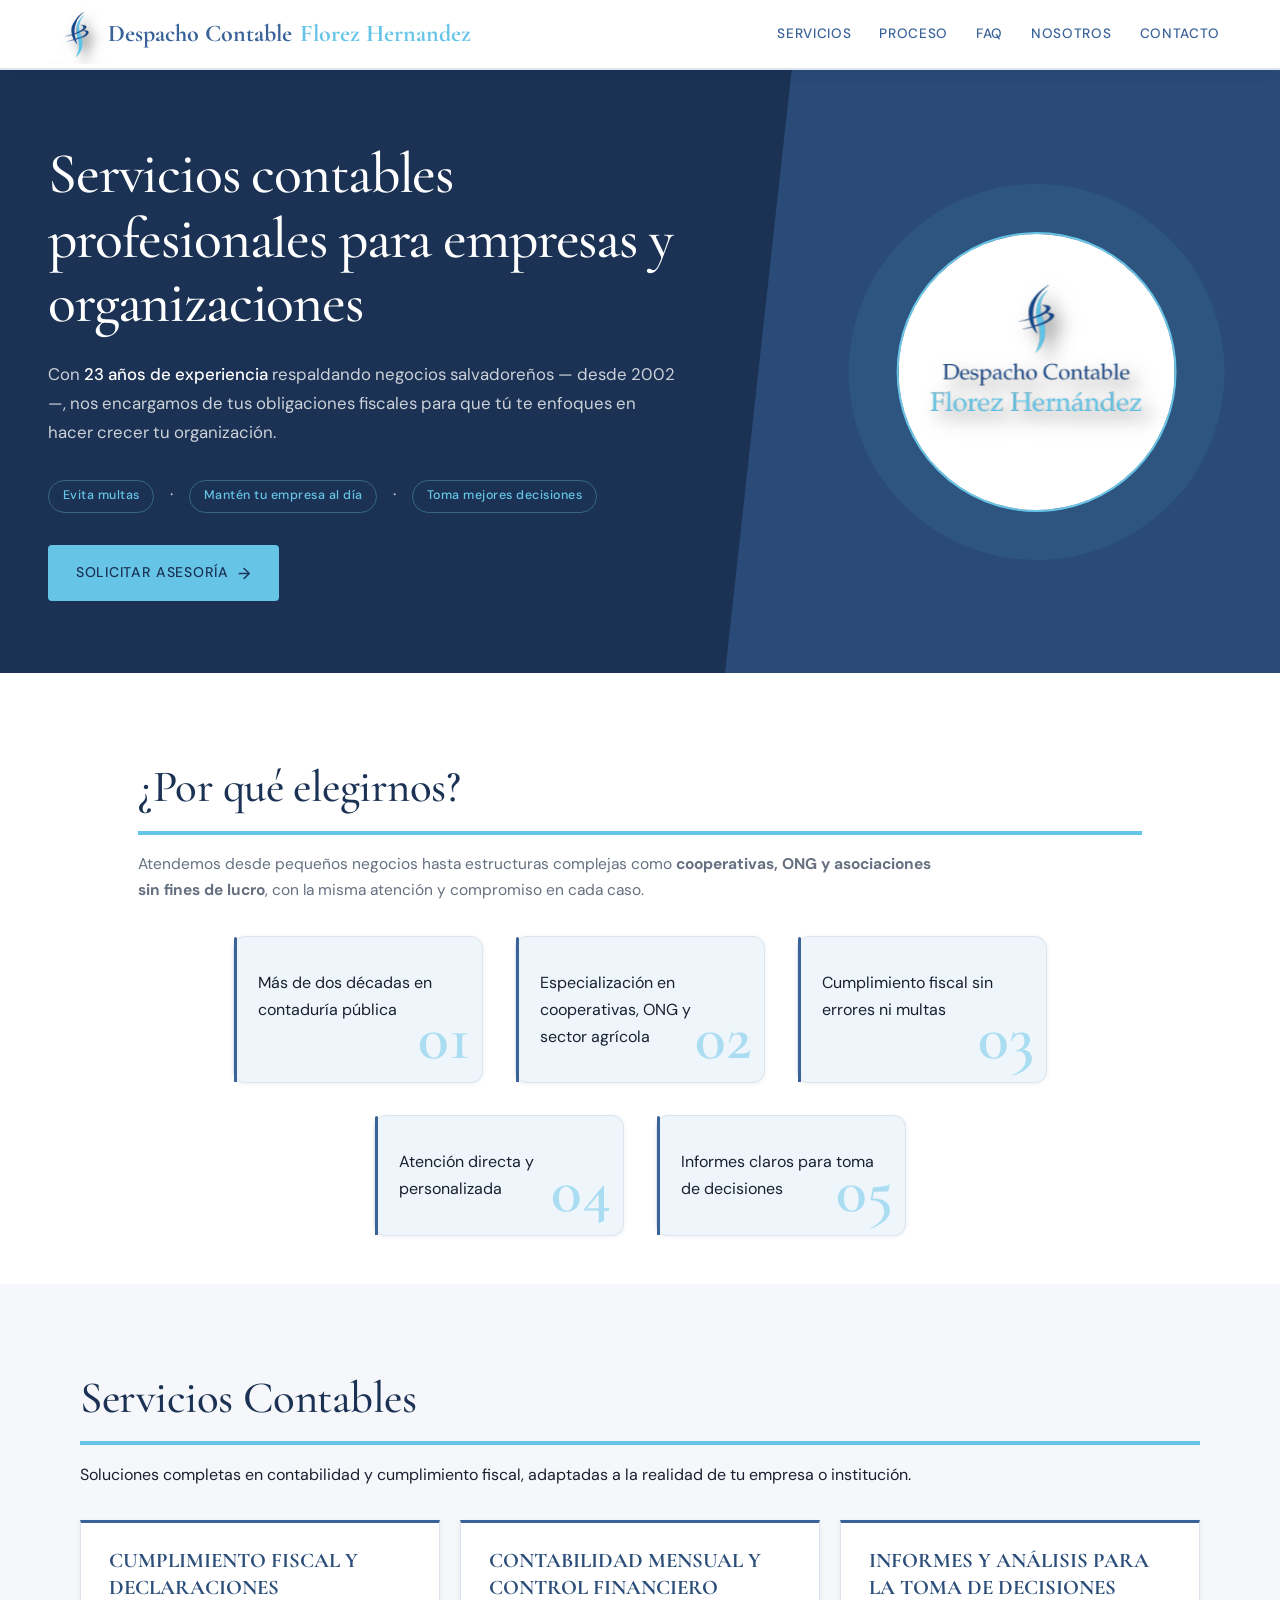
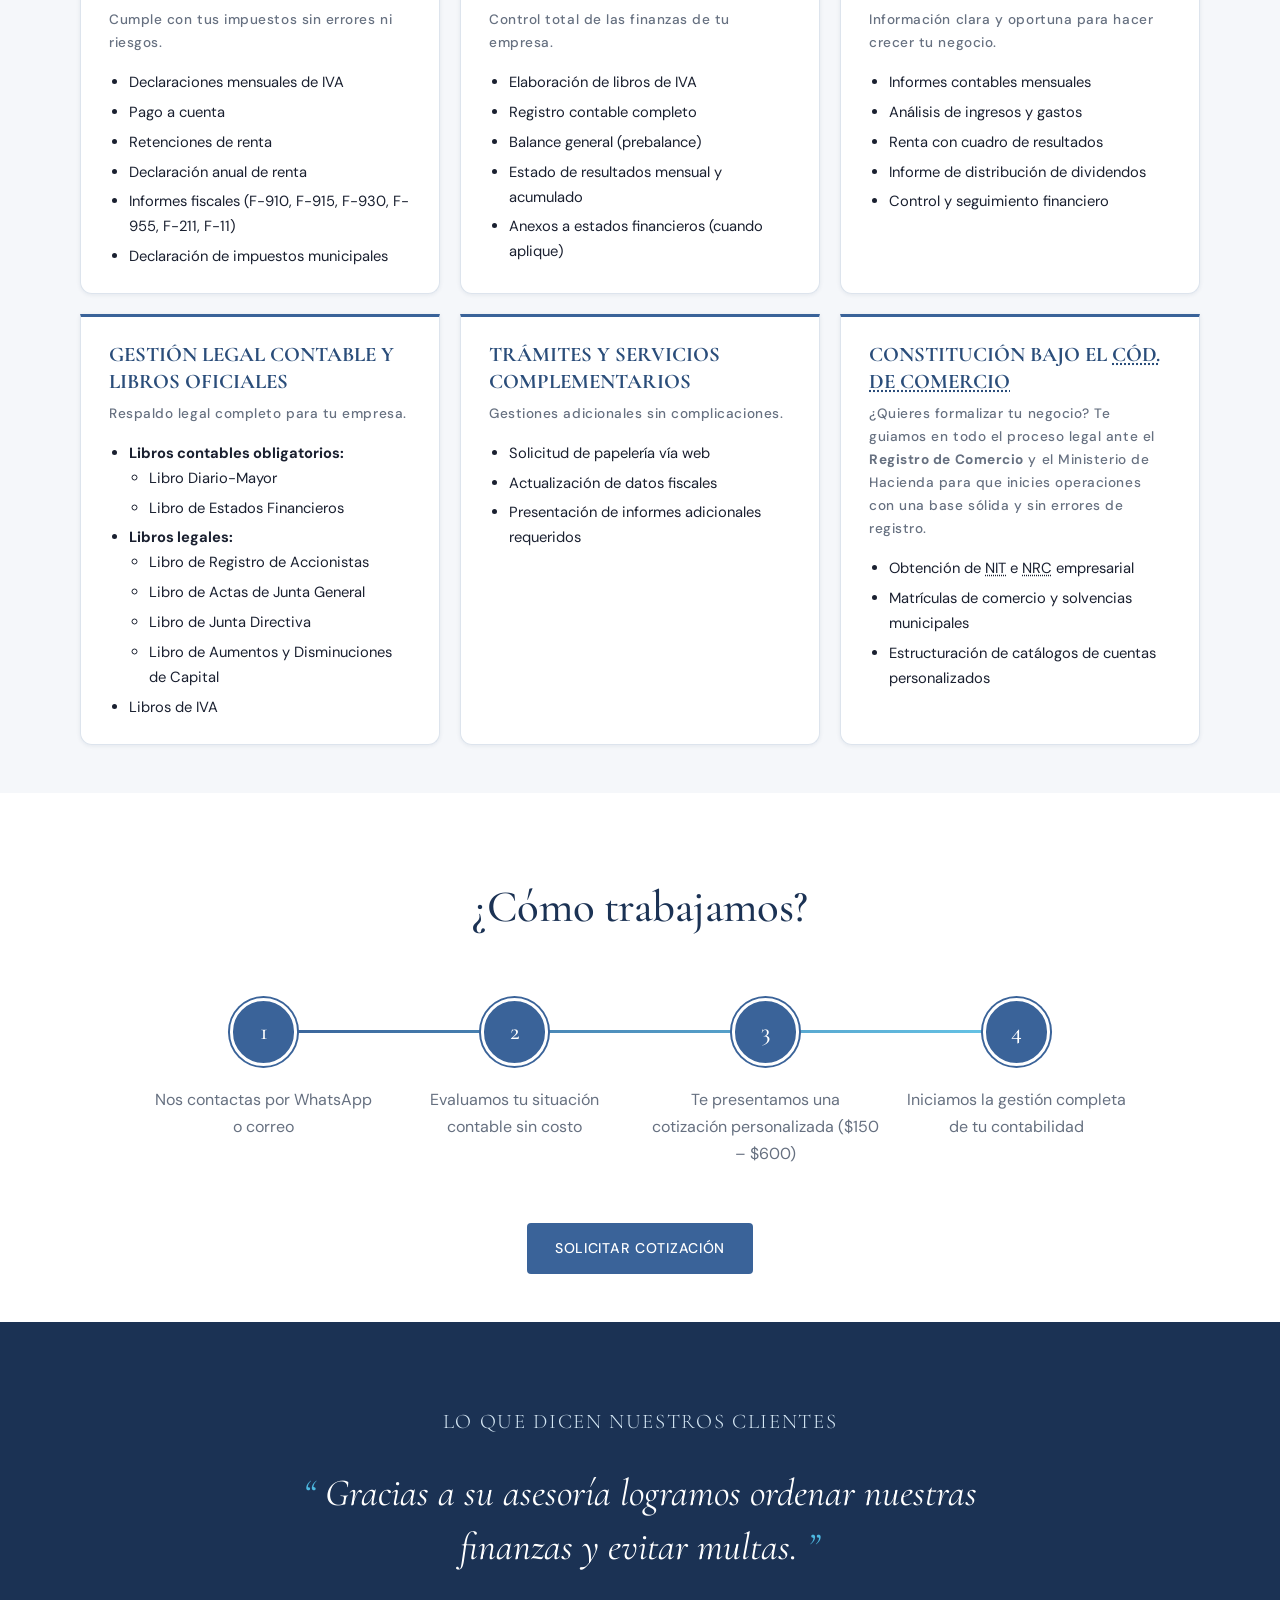
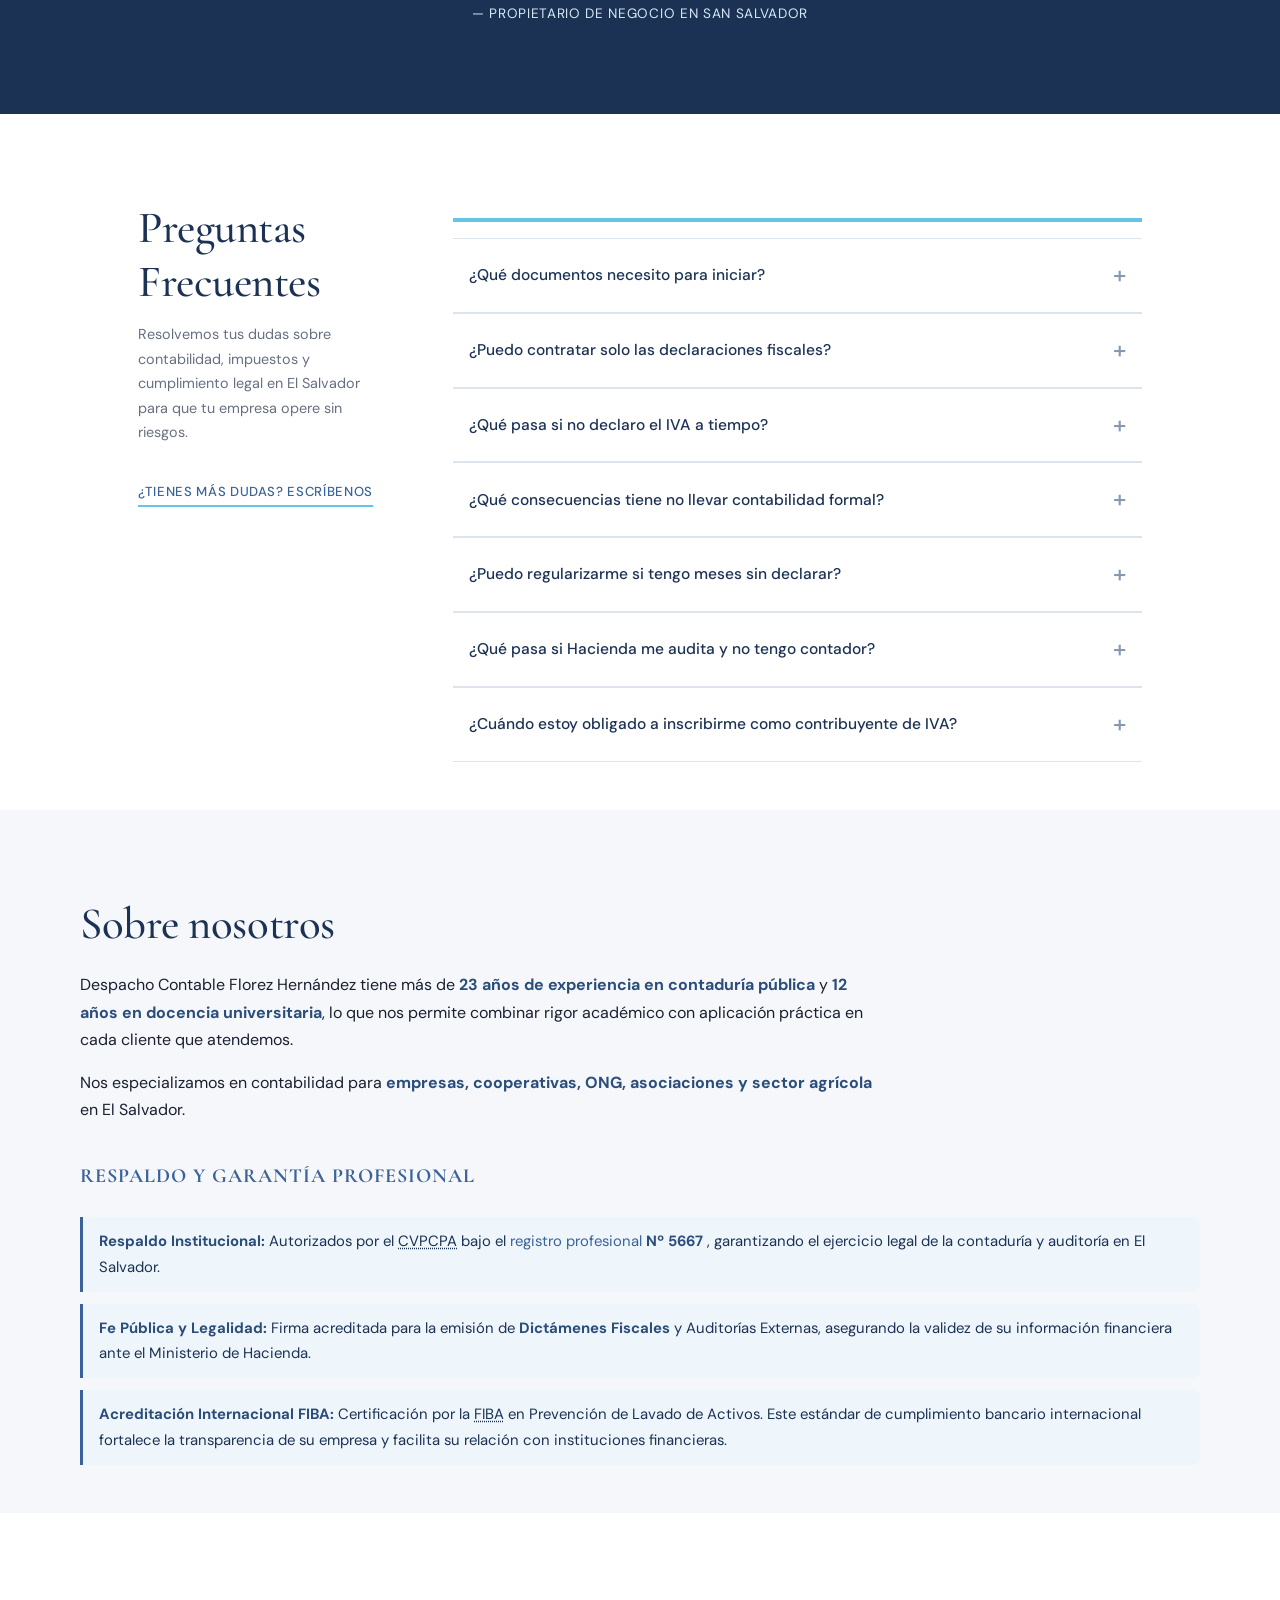
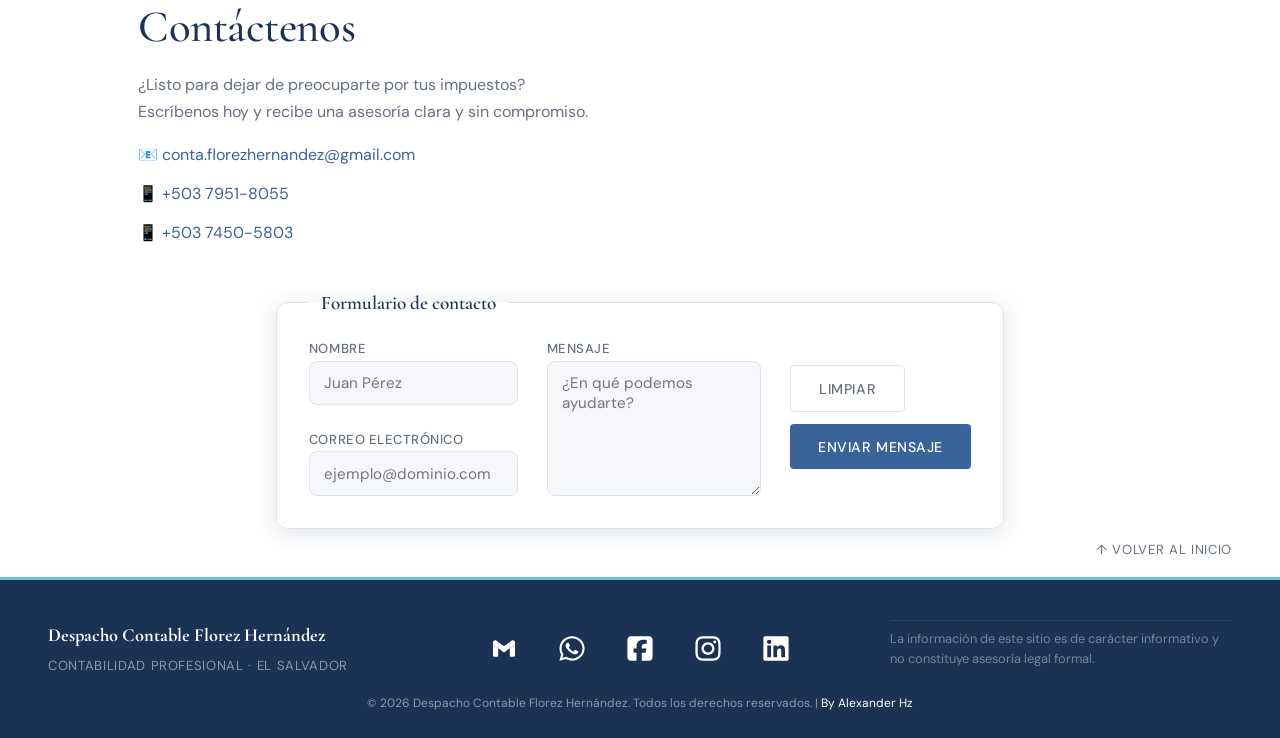
==== commit 8fc1b630: "casi plantilla" ====
--- a/proyectos/contabilidad/index.html
+++ b/proyectos/contabilidad/index.html
@@ -140,36 +140,45 @@
     <main>
       <!-- HERO -->
       <section id="hero" aria-labelledby="hero-titulo">
-        <h1 id="hero-titulo">
-          Servicios contables profesionales para empresas y organizaciones
-        </h1>
-
-        <p>
-          Con <strong>23 años de experiencia</strong> respaldando negocios
-          salvadoreños — desde <time datetime="2002">2002</time> —, nos
-          encargamos de tus obligaciones fiscales para que tú te enfoques en
-          hacer crecer tu organización.
-        </p>
-
-        <p>
-          <strong
-            >Evita multas · Mantén tu empresa al día · Toma mejores
-            decisiones</strong
+        <div class="hero-contenido">
+          <h1 id="hero-titulo">
+            Servicios contables profesionales para empresas y organizaciones
+          </h1>
+
+          <p>
+            Con <strong>23 años de experiencia</strong> respaldando negocios
+            salvadoreños — desde <time datetime="2002">2002</time> —, nos
+            encargamos de tus obligaciones fiscales para que tú te enfoques en
+            hacer crecer tu organización.
+          </p>
+
+          <p class="hero-pills">
+            <strong>Evita multas</strong>·
+            <strong>Mantén tu empresa al día</strong>·
+            <strong>Toma mejores decisiones</strong>
+          </p>
+
+          <a
+            href="https://wa.me/50379518055?text=Hola,%20necesito%20información%20sobre%20servicios%20contables"
+            aria-label="Solicitar asesoría gratuita por WhatsApp"
           >
-        </p>
-
-        <a
-          href="https://wa.me/50379518055?text=Hola,%20necesito%20información%20sobre%20servicios%20contables"
-          aria-label="Solicitar asesoría gratuita por WhatsApp"
-        >
-          Solicitar asesoría
-        </a>
+            Solicitar asesoría
+          </a>
+        </div>
+        <div class="hero-logo">
+          <img
+            src="assets/img/logo-text.png"
+            alt="Despacho Contable Florez Hernández"
+            width="280"
+            height="280"
+          />
+        </div>
       </section>
 
       <!-- BENEFICIOS -->
       <section id="beneficios" aria-labelledby="beneficios-titulo">
         <h2 id="beneficios-titulo">¿Por qué elegirnos?</h2>
-        <span class="linea-dorada" aria-hidden="true"></span>
+        <span class="linea-decorativa" aria-hidden="true"></span>
 
         <p>
           Atendemos desde pequeños negocios hasta estructuras complejas como
@@ -178,128 +187,134 @@
         </p>
 
         <ul>
-          <li>✔ Más de dos décadas en contaduría pública</li>
-          <li>✔ Especialización en cooperativas, ONG y sector agrícola</li>
-          <li>✔ Cumplimiento fiscal sin errores ni multas</li>
-          <li>✔ Atención directa y personalizada</li>
-          <li>✔ Informes claros para toma de decisiones</li>
+          <li>Más de dos décadas en contaduría pública</li>
+          <li>Especialización en cooperativas, ONG y sector agrícola</li>
+          <li>Cumplimiento fiscal sin errores ni multas</li>
+          <li>Atención directa y personalizada</li>
+          <li>Informes claros para toma de decisiones</li>
         </ul>
       </section>
 
       <!-- SERVICIOS -->
       <section id="servicios" aria-labelledby="servicios-titulo">
         <h2 id="servicios-titulo">Servicios Contables</h2>
-        <span class="linea-dorada" aria-hidden="true"></span>
+        <span class="linea-decorativa" aria-hidden="true"></span>
 
         <p>
           Soluciones completas en contabilidad y cumplimiento fiscal, adaptadas
           a la realidad de tu empresa o institución.
         </p>
 
-        <article aria-labelledby="servicio-fiscal">
-          <h3 id="servicio-fiscal">Cumplimiento Fiscal y Declaraciones</h3>
-          <p>Cumple con tus impuestos sin errores ni riesgos.</p>
-          <ul>
-            <li>Declaraciones mensuales de IVA</li>
-            <li>Pago a cuenta</li>
-            <li>Retenciones de renta</li>
-            <li>Declaración anual de renta</li>
-            <li>Informes fiscales (F-910, F-915, F-930, F-955, F-211, F-11)</li>
-            <li>Declaración de impuestos municipales</li>
-          </ul>
-        </article>
-
-        <article aria-labelledby="servicio-contabilidad">
-          <h3 id="servicio-contabilidad">
-            Contabilidad Mensual y Control Financiero
-          </h3>
-          <p>Control total de las finanzas de tu empresa.</p>
-          <ul>
-            <li>Elaboración de libros de IVA</li>
-            <li>Registro contable completo</li>
-            <li>Balance general (prebalance)</li>
-            <li>Estado de resultados mensual y acumulado</li>
-            <li>Anexos a estados financieros (cuando aplique)</li>
-          </ul>
-        </article>
-
-        <article aria-labelledby="servicio-informes">
-          <h3 id="servicio-informes">
-            Informes y Análisis para la Toma de Decisiones
-          </h3>
-          <p>Información clara y oportuna para hacer crecer tu negocio.</p>
-          <ul>
-            <li>Informes contables mensuales</li>
-            <li>Análisis de ingresos y gastos</li>
-            <li>Renta con cuadro de resultados</li>
-            <li>Informe de distribución de dividendos</li>
-            <li>Control y seguimiento financiero</li>
-          </ul>
-        </article>
-
-        <article aria-labelledby="servicio-legal">
-          <h3 id="servicio-legal">Gestión Legal Contable y Libros Oficiales</h3>
-          <p>Respaldo legal completo para tu empresa.</p>
-          <ul>
-            <li>
-              <strong>Libros contables obligatorios:</strong>
-              <ul>
-                <li>Libro Diario-Mayor</li>
-                <li>Libro de Estados Financieros</li>
-              </ul>
-            </li>
-            <li>
-              <strong>Libros legales:</strong>
-              <ul>
-                <li>Libro de Registro de Accionistas</li>
-                <li>Libro de Actas de Junta General</li>
-                <li>Libro de Junta Directiva</li>
-                <li>Libro de Aumentos y Disminuciones de Capital</li>
-              </ul>
-            </li>
-            <li>Libros de IVA</li>
-          </ul>
-        </article>
-
-        <article aria-labelledby="servicio-tramites">
-          <h3 id="servicio-tramites">Trámites y Servicios Complementarios</h3>
-          <p>Gestiones adicionales sin complicaciones.</p>
-          <ul>
-            <li>Solicitud de papelería vía web</li>
-            <li>Actualización de datos fiscales</li>
-            <li>Presentación de informes adicionales requeridos</li>
-          </ul>
-        </article>
-
-        <article aria-labelledby="servicio-constitucion">
-          <h3 id="servicio-constitucion">
-            Constitución bajo el
-            <abbr title="Código de Comercio">Cód. de Comercio</abbr>
-          </h3>
-          <p>
-            ¿Quieres formalizar tu negocio? Te guiamos en todo el proceso legal
-            ante el
-            <strong>Registro de Comercio</strong> y el Ministerio de Hacienda
-            para que inicies operaciones con una base sólida y sin errores de
-            registro.
-          </p>
-          <ul>
-            <li>
-              Obtención de
-              <abbr title="Número de Identificación Tributaria">NIT</abbr> e
-              <abbr title="Número de Registro de Contribuyente">NRC</abbr>
-              empresarial
-            </li>
-            <li>Matrículas de comercio y solvencias municipales</li>
-            <li>Estructuración de catálogos de cuentas personalizados</li>
-          </ul>
-        </article>
+        <div class="cards-grid">
+          <article aria-labelledby="servicio-fiscal">
+            <h3 id="servicio-fiscal">Cumplimiento Fiscal y Declaraciones</h3>
+            <p>Cumple con tus impuestos sin errores ni riesgos.</p>
+            <ul>
+              <li>Declaraciones mensuales de IVA</li>
+              <li>Pago a cuenta</li>
+              <li>Retenciones de renta</li>
+              <li>Declaración anual de renta</li>
+              <li>
+                Informes fiscales (F-910, F-915, F-930, F-955, F-211, F-11)
+              </li>
+              <li>Declaración de impuestos municipales</li>
+            </ul>
+          </article>
+
+          <article aria-labelledby="servicio-contabilidad">
+            <h3 id="servicio-contabilidad">
+              Contabilidad Mensual y Control Financiero
+            </h3>
+            <p>Control total de las finanzas de tu empresa.</p>
+            <ul>
+              <li>Elaboración de libros de IVA</li>
+              <li>Registro contable completo</li>
+              <li>Balance general (prebalance)</li>
+              <li>Estado de resultados mensual y acumulado</li>
+              <li>Anexos a estados financieros (cuando aplique)</li>
+            </ul>
+          </article>
+
+          <article aria-labelledby="servicio-informes">
+            <h3 id="servicio-informes">
+              Informes y Análisis para la Toma de Decisiones
+            </h3>
+            <p>Información clara y oportuna para hacer crecer tu negocio.</p>
+            <ul>
+              <li>Informes contables mensuales</li>
+              <li>Análisis de ingresos y gastos</li>
+              <li>Renta con cuadro de resultados</li>
+              <li>Informe de distribución de dividendos</li>
+              <li>Control y seguimiento financiero</li>
+            </ul>
+          </article>
+
+          <article aria-labelledby="servicio-legal">
+            <h3 id="servicio-legal">
+              Gestión Legal Contable y Libros Oficiales
+            </h3>
+            <p>Respaldo legal completo para tu empresa.</p>
+            <ul>
+              <li>
+                <strong>Libros contables obligatorios:</strong>
+                <ul>
+                  <li>Libro Diario-Mayor</li>
+                  <li>Libro de Estados Financieros</li>
+                </ul>
+              </li>
+              <li>
+                <strong>Libros legales:</strong>
+                <ul>
+                  <li>Libro de Registro de Accionistas</li>
+                  <li>Libro de Actas de Junta General</li>
+                  <li>Libro de Junta Directiva</li>
+                  <li>Libro de Aumentos y Disminuciones de Capital</li>
+                </ul>
+              </li>
+              <li>Libros de IVA</li>
+            </ul>
+          </article>
+
+          <article aria-labelledby="servicio-tramites">
+            <h3 id="servicio-tramites">Trámites y Servicios Complementarios</h3>
+            <p>Gestiones adicionales sin complicaciones.</p>
+            <ul>
+              <li>Solicitud de papelería vía web</li>
+              <li>Actualización de datos fiscales</li>
+              <li>Presentación de informes adicionales requeridos</li>
+            </ul>
+          </article>
+
+          <article aria-labelledby="servicio-constitucion">
+            <h3 id="servicio-constitucion">
+              Constitución bajo el
+              <abbr title="Código de Comercio">Cód. de Comercio</abbr>
+            </h3>
+            <p>
+              ¿Quieres formalizar tu negocio? Te guiamos en todo el proceso
+              legal ante el
+              <strong>Registro de Comercio</strong> y el Ministerio de Hacienda
+              para que inicies operaciones con una base sólida y sin errores de
+              registro.
+            </p>
+            <ul>
+              <li>
+                Obtención de
+                <abbr title="Número de Identificación Tributaria">NIT</abbr> e
+                <abbr title="Número de Registro de Contribuyente">NRC</abbr>
+                empresarial
+              </li>
+              <li>Matrículas de comercio y solvencias municipales</li>
+              <li>Estructuración de catálogos de cuentas personalizados</li>
+            </ul>
+          </article>
+        </div>
       </section>
 
       <!-- PROCESO -->
       <section id="proceso" aria-labelledby="proceso-titulo">
         <h2 id="proceso-titulo">¿Cómo trabajamos?</h2>
-        <span class="linea-dorada" aria-hidden="true"></span>
+        <span aria-hidden="true"></span>
 
         <ol>
           <li>Nos contactas por WhatsApp o correo</li>
@@ -323,8 +338,8 @@
         <figure>
           <blockquote>
             <p>
-              "Gracias a su asesoría logramos ordenar nuestras finanzas y evitar
-              multas."
+              Gracias a su asesoría logramos ordenar nuestras finanzas y evitar
+              multas.
             </p>
           </blockquote>
           <figcaption>
@@ -335,105 +350,95 @@
 
       <!-- PREGUNTAS FRECUENTES -->
       <section id="faq" aria-labelledby="faq-titulo">
-        <h2 id="faq-titulo">Preguntas Frecuentes</h2>
-        <span class="linea-dorada" aria-hidden="true"></span>
-
-        <!-- Sobre el servicio -->
-        <details>
-          <summary>¿Cuánto cuesta el servicio?</summary>
-          <p>
-            El costo varía entre $150 y $600 según el volumen de operaciones de
-            tu empresa. Realizamos una evaluación previa sin costo para darte
-            una cotización exacta.
-          </p>
-        </details>
-
-        <details>
-          <summary>¿Atienden cooperativas y ONG?</summary>
-          <p>
-            Sí. Contamos con amplia experiencia en cooperativas, asociaciones
-            sin fines de lucro y ONG, atendiendo sus obligaciones fiscales y
-            contables específicas, incluyendo informes para donantes y
-            organismos de control.
-          </p>
-        </details>
-
-        <details>
-          <summary>¿Qué documentos necesito para iniciar?</summary>
-          <p>
-            Básicamente los documentos de constitución de tu empresa, registros
-            de ingresos y gastos, y acceso a tu información fiscal. Te
-            orientamos en cada paso sin complicaciones.
-          </p>
-        </details>
-
-        <details>
-          <summary>¿Puedo contratar solo las declaraciones fiscales?</summary>
-          <p>
-            Sí, ofrecemos servicios de forma individual según tu necesidad. No
-            estás obligado a contratar el paquete completo.
-          </p>
-        </details>
-
-        <!-- Consecuencias de no cumplir -->
-        <details>
-          <summary>¿Qué pasa si no declaro el IVA a tiempo?</summary>
-          <p>
-            El Ministerio de Hacienda aplica multas por presentación tardía que
-            pueden partir desde el 5% del impuesto omitido. Si la mora se
-            extiende, se acumulan intereses y puede derivar en un proceso de
-            fiscalización. Con un contador a cargo, estos riesgos desaparecen.
-          </p>
-        </details>
-
-        <details>
-          <summary>
-            ¿Qué consecuencias tiene no llevar contabilidad formal?
-          </summary>
-          <p>
-            En El Salvador, toda empresa está obligada por el Código de Comercio
-            a llevar contabilidad formal. No hacerlo puede resultar en multas
-            del Ministerio de Hacienda, problemas con el Registro de Comercio y
-            dificultades para acceder a créditos bancarios o contratos con el
-            Estado.
-          </p>
-        </details>
-
-        <details>
-          <summary>¿Puedo regularizarme si tengo meses sin declarar?</summary>
-          <p>
-            Sí. Podemos ayudarte a ordenar tu situación fiscal, presentar
-            declaraciones pendientes y negociar con Hacienda cuando sea
-            necesario. Cuanto antes lo atiendas, menores serán las multas
-            acumuladas.
-          </p>
-        </details>
-
-        <details>
-          <summary>
-            ¿Qué pasa si Hacienda me audita y no tengo contador?
-          </summary>
-          <p>
-            Una auditoría sin respaldo profesional puede ser muy costosa. El
-            fisco puede determinar impuestos de oficio, aplicar multas del 50%
-            al 100% del impuesto determinado y exigir el pago inmediato. Contar
-            con registros contables ordenados y un contador que responda ante
-            Hacienda marca una diferencia enorme.
-          </p>
-        </details>
-
-        <details>
-          <summary>
-            ¿Cuándo estoy obligado a inscribirme como contribuyente de IVA?
-          </summary>
-          <p>
-            En El Salvador, debes inscribirte como contribuyente de
-            <abbr title="Impuesto al Valor Agregado">IVA</abbr> cuando tus
-            ventas o prestación de servicios superen los $5,714.29 en un año, o
-            si prevés alcanzar ese monto. Si inicias operaciones sin
-            inscribirte, puedes acumular sanciones desde el primer mes.
-          </p>
-        </details>
+        <div class="faq-wrapper">
+          <aside class="faq-lateral">
+            <h2 id="faq-titulo">Preguntas Frecuentes</h2>
+            <p>
+              Resolvemos tus dudas sobre contabilidad, impuestos y cumplimiento
+              legal en El Salvador para que tu empresa opere sin riesgos.
+            </p>
+            <a href="#contacto"> ¿Tienes más dudas? Escríbenos </a>
+          </aside>
+
+          <div class="faq-acordeon">
+            <span class="linea-decorativa" aria-hidden="true"></span>
+
+            <details>
+              <summary>¿Qué documentos necesito para iniciar?</summary>
+              <p>
+                Básicamente los documentos de constitución de tu empresa,
+                registros de ingresos y gastos, y acceso a tu información
+                fiscal. Te orientamos en cada paso sin complicaciones.
+              </p>
+            </details>
+
+            <details>
+              <summary>
+                ¿Puedo contratar solo las declaraciones fiscales?
+              </summary>
+              <p>
+                Sí, ofrecemos servicios de forma individual según tu necesidad.
+                No estás obligado a contratar el paquete completo.
+              </p>
+            </details>
+
+            <details>
+              <summary>¿Qué pasa si no declaro el IVA a tiempo?</summary>
+              <p>
+                El Ministerio de Hacienda aplica multas por presentación tardía
+                que pueden partir desde el 5% del impuesto omitido. Con un
+                contador a cargo, estos riesgos desaparecen.
+              </p>
+            </details>
+
+            <details>
+              <summary>
+                ¿Qué consecuencias tiene no llevar contabilidad formal?
+              </summary>
+              <p>
+                En El Salvador, toda empresa está obligada por el Código de
+                Comercio a llevar contabilidad formal. No hacerlo puede resultar
+                en multas, problemas con el Registro de Comercio y dificultades
+                bancarias.
+              </p>
+            </details>
+
+            <details>
+              <summary>
+                ¿Puedo regularizarme si tengo meses sin declarar?
+              </summary>
+              <p>
+                Sí. Podemos ayudarte a ordenar tu situación fiscal, presentar
+                declaraciones pendientes y negociar con Hacienda cuando sea
+                necesario.
+              </p>
+            </details>
+
+            <details>
+              <summary>
+                ¿Qué pasa si Hacienda me audita y no tengo contador?
+              </summary>
+              <p>
+                Una auditoría sin respaldo profesional puede ser muy costosa.
+                Contar con registros ordenados y un contador que responda ante
+                Hacienda marca una diferencia enorme.
+              </p>
+            </details>
+
+            <details>
+              <summary>
+                ¿Cuándo estoy obligado a inscribirme como contribuyente de IVA?
+              </summary>
+              <p>
+                En El Salvador, debes inscribirte cuando tus ventas superen los
+                $5,714.29 en un año. Si inicias sin inscribirte, puedes acumular
+                sanciones.
+              </p>
+            </details>
+          </div>
+          <!-- Fin faq-acordeon -->
+        </div>
+        <!-- Fin faq-wrapper -->
       </section>
 
       <!-- NOSOTROS -->
@@ -459,18 +464,37 @@
         <h3>Respaldo y garantía profesional</h3>
         <ul>
           <li>
-            <strong>Registro profesional:</strong> Autorizados por el
+            <strong>Respaldo Institucional:</strong> Autorizados por el
             <abbr
               title="Consejo de Vigilancia de la Profesión de Contaduría Pública y Auditoría"
               >CVPCPA</abbr
             >
-            bajo el número de inscripción 5667.
+            bajo el
+            <a
+              href="https://www.cvpcpa.gob.sv/webapp/servicios_cvpcpa/consulta_inscritos/"
+              aria-label="Visitar web del creador de la pagina"
+              target="_blank"
+              rel="noopener noreferrer"
+            >
+              registro profesional <strong>Nº 5667</strong>
+            </a>
+            , garantizando el ejercicio legal de la contaduría y auditoría en El
+            Salvador.
           </li>
           <li>
-            <strong>Cumplimiento legal:</strong> Firma acreditada para la
-            emisión de Dictámenes Fiscales y Auditorías Externas.
+            <strong>Fe Pública y Legalidad:</strong> Firma acreditada para la
+            emisión de <strong>Dictámenes Fiscales</strong> y Auditorías
+            Externas, asegurando la validez de su información financiera ante el
+            Ministerio de Hacienda.
           </li>
-          <li>Certificación FIBA</li>
+          <li>
+            <strong>Acreditación Internacional FIBA:</strong> Certificación por
+            la
+            <abbr title="Florida International Bankers Association">FIBA</abbr>
+            en Prevención de Lavado de Activos. Este estándar de cumplimiento
+            bancario internacional fortalece la transparencia de su empresa y
+            facilita su relación con instituciones financieras.
+          </li>
         </ul>
       </section>
 
@@ -479,8 +503,8 @@
         <h2 id="contacto-titulo">Contáctenos</h2>
 
         <p>
-          ¿Listo para dejar de preocuparte por tus impuestos? Escríbenos hoy y
-          recibe una asesoría clara y sin compromiso.
+          ¿Listo para dejar de preocuparte por tus impuestos? <br />
+          Escríbenos hoy y recibe una asesoría clara y sin compromiso.
         </p>
 
         <address>
@@ -500,7 +524,17 @@
               href="https://wa.me/50379518055?text=Hola,%20necesito%20asesoría%20contable"
               aria-label="Chatear con un contador por WhatsApp"
             >
-              +503 7951-8055 (WhatsApp)
+              +503 7951-8055
+            </a>
+          </p>
+
+          <p>
+            📱
+            <a
+              href="https://wa.me/50374505803?text=Hola,%20necesito%20asesoría%20contable"
+              aria-label="Chatear con un contador por WhatsApp"
+            >
+              +503 7450-5803
             </a>
           </p>
         </address>
@@ -509,42 +543,49 @@
           <fieldset>
             <legend>Formulario de contacto</legend>
 
-            <label for="nombre">Nombre</label>
-            <input
-              type="text"
-              id="nombre"
-              name="nombre"
-              required
-              autocomplete="name"
-              maxlength="60"
-              pattern="^[a-zA-ZáéíóúÁÉÍÓÚñÑüÜ\s]+$"
-              title="Solo se permiten letras y espacios"
-              placeholder="Juan Pérez"
-            />
-
-            <label for="email">Correo electrónico</label>
-            <input
-              type="email"
-              id="email"
-              name="email"
-              required
-              autocomplete="email"
-              placeholder="ejemplo@dominio.com"
-            />
-
-            <label for="mensaje">Mensaje</label>
-            <textarea
-              id="mensaje"
-              name="mensaje"
-              rows="5"
-              placeholder="¿En qué podemos ayudarte?"
-              required
-            ></textarea>
+            <div class="form__inputs">
+              <div class="form__item">
+                <label for="nombre">Nombre</label>
+                <input
+                  type="text"
+                  id="nombre"
+                  name="nombre"
+                  required
+                  autocomplete="name"
+                  maxlength="60"
+                  pattern="^[a-zA-ZáéíóúÁÉÍÓÚñÑüÜ\s]+$"
+                  title="Solo se permiten letras y espacios"
+                  placeholder="Juan Pérez"
+                />
+              </div>
+              <div class="form__item">
+                <label for="email">Correo electrónico</label>
+                <input
+                  type="email"
+                  id="email"
+                  name="email"
+                  required
+                  autocomplete="email"
+                  placeholder="ejemplo@dominio.com"
+                />
+              </div>
+            </div>
+
+            <div class="form__item">
+              <label for="mensaje">Mensaje</label>
+              <textarea
+                id="mensaje"
+                name="mensaje"
+                rows="5"
+                placeholder="¿En qué podemos ayudarte?"
+                required
+              ></textarea>
+            </div>
 
             <input
               type="hidden"
               name="_subject"
-              value="Nuevo mensaje desde el sitio web"
+              value="Nuevo mensaje desde el sitio web Contabilidad"
             />
 
             <div class="form-actions">
@@ -554,83 +595,91 @@
           </fieldset>
         </form>
       </section>
+      <a href="#top" aria-label="Volver al inicio de la página"
+        >↑ Volver al inicio</a
+      >
     </main>
 
-    <a href="#top" aria-label="Volver al inicio de la página"
-      >↑ Volver al inicio</a
-    >
-
     <footer>
-      <p><strong>Despacho Contable Florez Hernández</strong></p>
-      <p>Contabilidad profesional · El Salvador</p>
-
-      <nav aria-label="Redes sociales y contacto">
-        <ul>
-          <li>
-            📧
-            <a
-              href="mailto:conta.florezhernandez@gmail.com"
-              aria-label="Enviar correo electrónico"
-            >
-              Correo
-            </a>
-          </li>
-          <li>
-            📱
-            <a
-              href="https://wa.me/50379518055"
-              aria-label="Contactar por WhatsApp"
-            >
-              WhatsApp
-            </a>
-          </li>
-          <li>
-            <!-- Reemplazar href con la URL real de Facebook -->
-            👍
-            <a
-              href="#"
-              aria-label="Visitar página de Facebook"
-              target="_blank"
-              rel="me noopener noreferrer"
-            >
-              Facebook
-            </a>
-          </li>
-          <li>
-            <!-- Reemplazar href con la URL real de Instagram -->
-            📸
-            <a
-              href="#"
-              aria-label="Visitar perfil de Instagram"
-              target="_blank"
-              rel="me noopener noreferrer"
-            >
-              Instagram
-            </a>
-          </li>
-          <li>
-            <!-- Reemplazar href con la URL real de LinkedIn -->
-            💼
-            <a
-              href="#"
-              aria-label="Visitar perfil de LinkedIn"
-              target="_blank"
-              rel="me noopener noreferrer"
-            >
-              LinkedIn
-            </a>
-          </li>
-        </ul>
-      </nav>
-
-      <p>
-        La información de este sitio es de carácter informativo y no constituye
-        asesoría legal formal.
-      </p>
+      <div class="footer-section">
+        <div class="footer-description">
+          <p><strong>Despacho Contable Florez Hernández</strong></p>
+          <p>Contabilidad profesional · El Salvador</p>
+        </div>
+
+        <nav aria-label="Redes sociales y contacto">
+          <ul>
+            <li>
+              <a
+                href="mailto:conta.florezhernandez@gmail.com"
+                aria-label="Enviar correo electrónico"
+              >
+                <span class="icon icon-gmail"></span>
+              </a>
+            </li>
+            <li>
+              <a
+                href="https://wa.me/50379518055"
+                aria-label="Contactar por WhatsApp"
+              >
+                <span class="icon icon-whatsapp"></span>
+              </a>
+            </li>
+            <li>
+              <!-- Reemplazar href con la URL real de Facebook -->
+
+              <a
+                href="#"
+                aria-label="Visitar página de Facebook"
+                target="_blank"
+                rel="me noopener noreferrer"
+              >
+                <span class="icon icon-faceboock"></span>
+              </a>
+            </li>
+            <li>
+              <!-- Reemplazar href con la URL real de Instagram -->
+
+              <a
+                href="#"
+                aria-label="Visitar perfil de Instagram"
+                target="_blank"
+                rel="me noopener noreferrer"
+              >
+                <span class="icon icon-instagram"></span>
+              </a>
+            </li>
+            <li>
+              <!-- Reemplazar href con la URL real de LinkedIn -->
+
+              <a
+                href="#"
+                aria-label="Visitar perfil de LinkedIn"
+                target="_blank"
+                rel="me noopener noreferrer"
+              >
+                <span class="icon icon-linkedin"></span>
+              </a>
+            </li>
+          </ul>
+        </nav>
+        <p>
+          La información de este sitio es de carácter informativo y no
+          constituye asesoría legal formal.
+        </p>
+      </div>
 
       <p>
         &copy; <time datetime="2026">2026</time> Despacho Contable Florez
-        Hernández. Todos los derechos reservados.
+        Hernández. Todos los derechos reservados. |
+        <a
+          href="https://alexander404-san.github.io/Proyecto-CSS/"
+          aria-label="Visitar web del creador de la pagina"
+          target="_blank"
+          rel="noopener noreferrer"
+        >
+          By Alexander Hz
+        </a>
       </p>
     </footer>
   </body>
--- a/proyectos/contabilidad/assets/css/styles.css
+++ b/proyectos/contabilidad/assets/css/styles.css
@@ -19,6 +19,7 @@
   --azul: var(--primario);
   --azul-oscuro: #2a4d7a;
   --azul-profundo: #1b3254;
+  --azul-opaco: #2a4b77;
   --azul-claro: #d6e8f5;
   --azul-suave: #eef5fb;
 
@@ -33,6 +34,13 @@
   --gris-medio: #dde4ed;
   --gris-texto: #667080;
   --negro-suave: #1a2030;
+
+  /* Especiales */
+  --color-gmail: #c71610;
+  --color-whatsapp: #25d366;
+  --color-faceboock: #0866ff;
+  --color-instagram: #e1306c;
+  --color-linkedin: #0077b5;
 
   /* Tipografía */
   --fuente-display: "Cormorant Garamond", Georgia, serif;
@@ -100,11 +108,10 @@
 }
 
 /* ── Línea decorativa de acento ─────────────────────────────── */
-.linea-dorada {
+.linea-decorativa {
   display: block;
-  width: 3rem;
-  height: 2px;
-  margin: 1rem 0 1.5rem;
+  height: 4px;
+  margin: 1rem 0;
   background: var(--secundario);
 }
 
@@ -125,8 +132,8 @@
   padding: 0.25rem var(--padding-x);
   background-color: var(--blanco);
 
-  border-bottom: 1px solid var(--gris-medio);
-  box-shadow: 0 1px 8px rgba(27, 50, 84, 0.07);
+  border-bottom: 2px solid var(--gris-medio);
+  box-shadow: 0 8px 8px rgba(27, 50, 84, 0.07);
 }
 
 /* Logo en header */
@@ -208,24 +215,21 @@
    SECCIONES — estructura compartida
 ══════════════════════════════════════════════════════════════ */
 
+main {
+  position: relative;
+}
+
 main > section {
-  padding: clamp(3rem, 7vw, 5.5rem) var(--padding-x);
   max-width: var(--ancho-max);
+  padding: clamp(3rem, 7vw, 5.5rem) var(--padding-x) 3rem;
   margin: 0 auto;
 }
 
 /* Alternancia de fondo entre secciones pares */
-main > section:nth-child(even) {
+main > section:nth-child(odd) {
+  max-width: 100%;
+  padding-inline: 5rem;
   background-color: var(--gris-claro);
-  max-width: 100%;
-  padding-left: var(--padding-x);
-  padding-right: var(--padding-x);
-}
-
-main > section:nth-child(even) > * {
-  max-width: var(--ancho-max);
-  margin-left: auto;
-  margin-right: auto;
 }
 
 /* Encabezados de sección */
@@ -233,194 +237,219 @@
   font-family: var(--fuente-display);
   font-size: clamp(1.9rem, 4vw, 2.8rem);
   font-weight: 500;
-  color: var(--azul-profundo);
   line-height: 1.2;
   letter-spacing: -0.01em;
+  color: var(--azul-profundo);
 }
 
 main h3 {
   font-family: var(--fuente-display);
   font-size: clamp(1.2rem, 2.5vw, 1.5rem);
   font-weight: 500;
+  line-height: 1.3;
   color: var(--azul-oscuro);
-  line-height: 1.3;
-}
-
-/* ══════════════════════════════════════════════════════════════
-   HERO
+}
+
+/* ══════════════════════════════════════════════════════════════
+   HERO — Split diagonal: texto izquierda / panel geométrico derecha
 ══════════════════════════════════════════════════════════════ */
 #hero {
+  display: flex;
+
+  min-height: clamp(460px, 60vh, 620px);
+  padding: 0;
   background-color: var(--azul-profundo);
-  background-image:
-    linear-gradient(135deg, rgba(58, 99, 153, 0.15) 0%, transparent 60%),
-    repeating-linear-gradient(
-      90deg,
-      transparent,
-      transparent 79px,
-      rgba(255, 255, 255, 0.02) 79px,
-      rgba(255, 255, 255, 0.02) 80px
-    );
+
   color: var(--blanco);
-  padding: clamp(4rem, 10vw, 6rem) var(--padding-x);
-  max-width: 100%;
-  position: relative;
-  overflow: hidden;
-}
-
-#hero::before {
-  content: "";
-  position: absolute;
-  top: -2px;
-  left: 0;
-  right: 0;
-  height: 3px;
-  background: linear-gradient(90deg, var(--acento-linea), transparent 60%);
-}
-
-#hero > * {
-  max-width: 760px;
+}
+
+/* Panel de contenido */
+.hero-contenido {
+  display: flex;
+  flex-direction: column;
+  justify-content: center;
+
+  padding: clamp(3rem, 7vw, 4.5rem) var(--padding-x);
+}
+
+/* Panel geométrico derecho */
+.hero-logo {
+  display: flex;
+  align-items: center;
+  justify-content: center;
+
+  width: 100%;
+  background-color: var(--azul-opaco);
+
+  clip-path: polygon(12% 0, 100% 0, 100% 100%, 0% 100%);
+}
+
+/* Círculo decorativo celeste */
+.hero-logo img {
+  width: clamp(160px, 22vw, 280px);
+  height: clamp(160px, 22vw, 280px);
+
+  border-radius: 50%;
+  border: 2px solid rgb(102, 197, 231);
+  box-shadow: 0 0 0 clamp(24px, 4vw, 48px) rgba(102, 197, 231, 0.07);
+
+  transform: translateX(12%);
 }
 
 #hero h1 {
+  margin-bottom: 1.5rem;
+
   font-family: var(--fuente-display);
-  font-size: clamp(2.2rem, 5vw, 3.8rem);
-  font-weight: 500;
+  font-size: clamp(2rem, 4.5vw, 3.6rem);
+  font-weight: 500;
+  line-height: 1.12;
+  letter-spacing: -0.02em;
   color: var(--blanco);
-  line-height: 1.15;
-  letter-spacing: -0.02em;
-  margin-bottom: 1.75rem;
 }
 
 #hero p {
-  color: rgba(255, 255, 255, 0.85);
-  font-size: clamp(1rem, 1.5vw, 1.1rem);
-  margin-bottom: 1.25rem;
-  max-width: 620px;
+  margin-bottom: 2rem;
+
+  font-size: clamp(0.95rem, 1.4vw, 1.05rem);
+  color: rgba(255, 255, 255, 0.78);
+  line-height: 1.75;
 }
 
 #hero strong {
+  font-weight: 500;
   color: var(--blanco);
-  font-weight: 500;
-}
-
-/* Separador de puntos del hero */
-#hero p:has(strong:only-child) {
-  color: var(--acento-light);
-  font-size: 0.9rem;
+}
+
+/* Píldoras de beneficios rápidos */
+.hero-pills {
+  display: flex;
+  flex-wrap: wrap;
+  gap: 1rem;
+}
+
+#hero .hero-pills strong {
+  padding: 0.3rem 0.85rem;
+
+  font-size: 0.78rem;
+  font-weight: 500;
   letter-spacing: 0.04em;
-  margin-bottom: 2.25rem;
-}
-
-/* CTA del hero */
+  color: var(--secundario);
+
+  border: 1px solid rgba(102, 197, 231, 0.35);
+  border-radius: 2rem;
+}
+
+/* CTA */
 #hero a {
-  display: inline-block;
-  background-color: var(--acento);
-  color: var(--blanco);
-  font-family: var(--fuente-cuerpo);
-  font-weight: 500;
-  font-size: 0.9rem;
-  letter-spacing: 0.04em;
+  align-self: flex-start;
+
+  display: inline-flex;
+  align-items: center;
+  gap: 0.6rem;
+
+  padding: 0.9rem 1.75rem;
+  background-color: var(--secundario);
+
+  font-weight: 500;
+  font-size: 0.88rem;
+  letter-spacing: 0.05em;
   text-transform: uppercase;
-  padding: 0.9rem 2rem;
+  color: var(--azul-profundo);
+
   border-radius: var(--radio);
+
   transition:
     background var(--transicion),
     transform var(--transicion);
-  box-shadow: 0 2px 12px rgba(102, 197, 231, 0.35);
+}
+
+#hero a::after {
+  content: "→";
+  font-size: 1rem;
 }
 
 #hero a:hover {
-  background-color: var(--acento-linea);
-  transform: translateY(-1px);
-}
-
-/* ══════════════════════════════════════════════════════════════
-   BENEFICIOS
-══════════════════════════════════════════════════════════════ */
-#beneficios h2 {
-  margin-bottom: 0.5rem;
-}
-
-#beneficios > .linea-dorada {
-  margin-top: 0.75rem;
-}
-
+  background-color: var(--secundario-light);
+
+  transform: translateX(3px);
+}
+
+/* ══════════════════════════════════════════════════════════════
+   BENEFICIOS — grid editorial con número grande decorativo
+══════════════════════════════════════════════════════════════ */
 #beneficios > p {
+  max-width: 800px;
+  margin-bottom: 2rem;
+
+  font-size: 0.97rem;
   color: var(--gris-texto);
-  max-width: 600px;
+}
+
+#beneficios ul {
+  display: flex;
+  flex-wrap: wrap;
+  justify-content: center;
+  gap: 2rem;
+
+  padding: 0;
+
+  text-align: left;
+  list-style: none;
+
+  counter-reset: pasos;
+}
+
+#beneficios li::before {
+  content: "";
+  position: absolute;
+  top: 0;
+  bottom: 0;
+  left: 0;
+
+  width: 3px;
+  background: var(--azul);
+  border-radius: var(--radio-lg) var(--radio-lg) 0 0;
+}
+
+#beneficios li {
+  position: relative;
+  flex: 0 1 250px;
+
+  padding: 2rem 1.5rem;
+  background: var(--azul-suave);
+
+  border: 1px solid var(--gris-medio);
+  border-radius: var(--radio-lg);
+  box-shadow: var(--sombra-fina);
+
+  counter-increment: pasos;
+}
+
+#beneficios li:hover {
+  box-shadow: var(--sombra-media);
+}
+
+/* Número decorativo grande */
+#beneficios li::after {
+  content: counter(pasos, decimal-leading-zero);
+  position: absolute;
+  bottom: 0.75rem;
+  right: 0.75rem;
+
+  font-family: var(--fuente-display);
+  font-size: 4rem;
+  font-weight: 600;
+  line-height: 1;
+  color: rgba(102, 197, 231, 0.5);
+
+  pointer-events: none;
+}
+
+/* ══════════════════════════════════════════════════════════════
+   SERVICIOS
+══════════════════════════════════════════════════════════════ */
+#servicios > p {
   margin-bottom: 2rem;
-}
-
-#beneficios ul {
-  list-style: none;
-  padding: 0;
-  display: grid;
-  grid-template-columns: repeat(auto-fit, minmax(260px, 1fr));
-  gap: 1rem;
-}
-
-#beneficios li {
-  background: var(--blanco);
-  border: 1px solid var(--gris-medio);
-  border-left: 3px solid var(--acento-linea);
-  border-radius: 0 var(--radio-md) var(--radio-md) 0;
-  padding: 0.9rem 1.1rem;
-  font-size: 0.95rem;
-  color: var(--azul-profundo);
-  display: flex;
-  align-items: flex-start;
-  gap: 0.6rem;
-  box-shadow: var(--sombra-fina);
-}
-
-/* ══════════════════════════════════════════════════════════════
-   SERVICIOS
-══════════════════════════════════════════════════════════════ */
-#servicios > p {
-  color: var(--gris-texto);
-  max-width: 600px;
-  margin-bottom: 2.5rem;
-}
-
-#servicios h2 {
-  margin-bottom: 0.5rem;
-}
-
-/* Grid de artículos */
-#servicios {
-  display: block;
-}
-
-#servicios > p,
-#servicios > h2 {
-  display: block;
-}
-
-#servicios article {
-  background: var(--blanco);
-  border: 1px solid var(--gris-medio);
-  border-top: 3px solid var(--azul);
-  border-radius: 0 0 var(--radio-lg) var(--radio-lg);
-  padding: 1.5rem 1.75rem;
-  box-shadow: var(--sombra-fina);
-  transition:
-    box-shadow var(--transicion),
-    transform var(--transicion);
-}
-
-#servicios article:hover {
-  box-shadow: var(--sombra-media);
-  transform: translateY(-2px);
-}
-
-/* Grilla de artículos */
-#servicios {
-  padding-bottom: clamp(3rem, 7vw, 5.5rem);
-}
-
-#servicios > section,
-#servicios article + article {
-  margin-top: 0;
 }
 
 /* Contenedor de cards */
@@ -430,170 +459,215 @@
   gap: 1.25rem;
 }
 
-/* Mientras no haya wrapper .cards-grid en el HTML, aplicamos grid al section */
-#servicios {
-  display: grid;
-  grid-template-columns: 1fr;
-}
-
-#servicios h2,
-#servicios > p {
-  grid-column: 1 / -1;
-}
-
-@media (min-width: 700px) {
-  #servicios {
-    grid-template-columns: repeat(2, 1fr);
-    column-gap: 1.25rem;
-    row-gap: 1.25rem;
-  }
-  #servicios h2,
-  #servicios > p {
-    grid-column: 1 / -1;
-  }
-}
-
-@media (min-width: 960px) {
-  #servicios {
-    grid-template-columns: repeat(3, 1fr);
-  }
+#servicios article {
+  padding: 1.5rem 1.75rem;
+  background: var(--blanco);
+
+  border: 1px solid var(--gris-medio);
+  border-top: 3px solid var(--azul);
+  border-radius: 0 0 var(--radio-lg) var(--radio-lg);
+  box-shadow: var(--sombra-fina);
+
+  transition:
+    box-shadow var(--transicion),
+    transform var(--transicion);
+}
+
+#servicios article:hover {
+  box-shadow: var(--sombra-media);
+  transform: translateY(-2px);
 }
 
 #servicios h3 {
   margin-bottom: 0.4rem;
-  font-size: 1.15rem;
+
+  font-size: 1.3rem;
+  font-weight: 900;
+  text-transform: uppercase;
 }
 
 #servicios article > p {
+  margin-bottom: 1rem;
+
   font-size: 0.85rem;
+  letter-spacing: 0.04em;
+  font-weight: 500;
   color: var(--gris-texto);
-  margin-bottom: 1rem;
-  text-transform: uppercase;
-  letter-spacing: 0.04em;
-  font-weight: 500;
 }
 
 #servicios ul {
-  font-size: 0.92rem;
-  color: var(--negro-suave);
   display: flex;
   flex-direction: column;
   gap: 0.3rem;
-}
-
-#servicios ul li {
-  line-height: 1.5;
-}
-
-#servicios ul ul {
-  margin-top: 0.3rem;
-  padding-left: 1.25rem;
-  color: var(--gris-texto);
+
+  font-size: 0.92rem;
 }
 
 /* ══════════════════════════════════════════════════════════════
    PROCESO
+══════════════════════════════════════════════════════════════ */
+/* ══════════════════════════════════════════════════════════════
+   PROCESO — línea de tiempo horizontal tipo journey map
 ══════════════════════════════════════════════════════════════ */
 #proceso {
   text-align: center;
 }
 
 #proceso h2 {
-  margin-bottom: 0.5rem;
-}
-
-#proceso .linea-dorada {
-  margin: 0.75rem auto 2.5rem;
-}
-
-#proceso ol {
-  list-style: none;
-  padding: 0;
-  display: grid;
-  grid-template-columns: repeat(auto-fit, minmax(200px, 1fr));
-  gap: 1rem;
-  counter-reset: pasos;
-  text-align: left;
-  margin-bottom: 2.5rem;
-}
-
-#proceso li {
-  counter-increment: pasos;
-  background: var(--blanco);
-  border: 1px solid var(--gris-medio);
-  border-radius: var(--radio-lg);
-  padding: 1.5rem;
-  position: relative;
-  padding-top: 3rem;
-  box-shadow: var(--sombra-fina);
-}
-
-#proceso li::before {
-  content: counter(pasos);
-  position: absolute;
-  top: 1.1rem;
-  left: 1.5rem;
-  font-family: var(--fuente-display);
-  font-size: 1.8rem;
-  font-weight: 600;
-  color: var(--acento-linea);
-  line-height: 1;
-}
-
-#proceso li::after {
+  margin-bottom: 4rem;
+}
+
+/* Línea horizontal de conexión */
+#proceso ol::before {
   content: "";
   position: absolute;
-  top: 0;
-  left: 0;
-  right: 0;
+
+  top: 2rem;
+  left: calc(12.5% + 0.5rem);
+  right: calc(12.5% + 0.5rem);
   height: 3px;
-  background: var(--azul);
-  border-radius: var(--radio-lg) var(--radio-lg) 0 0;
-}
-
-#proceso a {
-  display: inline-block;
-  background: var(--azul);
+  background: linear-gradient(90deg, var(--primario), var(--secundario));
+}
+
+/* Línea de tiempo */
+#proceso ol {
+  position: relative;
+  display: grid;
+  grid-template-columns: repeat(4, 1fr);
+
+  margin-bottom: 3.5rem;
+  padding: 0;
+
+  list-style: none;
+  counter-reset: pasos;
+}
+
+/* Nodo circular */
+#proceso li::before {
+  position: relative;
+  z-index: 1;
+  content: counter(pasos);
+
+  display: flex;
+  align-items: center;
+  justify-content: center;
+  flex-shrink: 0;
+
+  width: 4.2rem;
+  height: 4.2rem;
+  margin-bottom: 1.25rem;
+  background: var(--primario);
+
+  font-family: var(--fuente-display);
+  font-size: 1.5rem;
+  font-weight: 500;
   color: var(--blanco);
+
+  border: 3px solid var(--blanco);
+  border-radius: 50%;
+  box-shadow: 0 0 0 2px var(--primario);
+
+  transition:
+    background var(--transicion),
+    box-shadow var(--transicion);
+}
+
+#proceso li {
+  position: relative;
+  display: flex;
+  flex-direction: column;
+  align-items: center;
+
+  padding: 0 0.75rem;
+
+  color: var(--gris-texto);
+  text-align: center;
+
+  counter-increment: pasos;
+}
+
+#proceso li:hover::before {
+  background: var(--secundario);
+  box-shadow:
+    0 0 0 2px var(--secundario),
+    0 4px 16px rgba(102, 197, 231, 0.3);
+}
+
+/* CTA */
+#proceso > a {
+  display: inline-flex;
+  align-items: center;
+  gap: 0.6rem;
+
+  padding: 0.85rem 1.75rem;
+  background: var(--primario);
+
   font-size: 0.88rem;
   font-weight: 500;
-  letter-spacing: 0.04em;
+  letter-spacing: 0.05em;
   text-transform: uppercase;
-  padding: 0.85rem 1.75rem;
+  color: var(--blanco);
+
   border-radius: var(--radio);
+
   transition:
     background var(--transicion),
     transform var(--transicion);
 }
 
-#proceso a:hover {
+#proceso > a:hover {
   background: var(--azul-oscuro);
-  transform: translateY(-1px);
+  transform: translateX(3px);
+}
+
+@media (max-width: 700px) {
+  #proceso ol {
+    grid-template-columns: 1fr;
+    gap: 0;
+  }
+
+  #proceso ol::before {
+    top: 2.1rem;
+    left: 2.05rem;
+    bottom: 2.1rem;
+    right: auto;
+    width: 2px;
+    height: auto;
+    background: linear-gradient(180deg, var(--primario), var(--secundario));
+  }
+
+  #proceso li {
+    flex-direction: row;
+    text-align: left;
+    align-items: flex-start;
+    gap: 1.25rem;
+    padding: 0 0 2rem 0;
+  }
+
+  #proceso li::before {
+    margin-bottom: 0;
+    flex-shrink: 0;
+  }
 }
 
 /* ══════════════════════════════════════════════════════════════
    TESTIMONIOS
 ══════════════════════════════════════════════════════════════ */
 #testimonios {
+  padding: clamp(3rem, 7vw, 5.5rem) var(--padding-x);
   background-color: var(--azul-profundo);
-  max-width: 100%;
+
   text-align: center;
-  padding: clamp(3rem, 7vw, 5.5rem) var(--padding-x);
-}
-
-#testimonios > * {
-  max-width: var(--ancho-max);
-  margin-left: auto;
-  margin-right: auto;
 }
 
 #testimonios h2 {
-  color: var(--azul-claro);
+  margin-bottom: 2rem;
+
   font-size: clamp(1.1rem, 2vw, 1.3rem);
   font-weight: 300;
   letter-spacing: 0.08em;
   text-transform: uppercase;
-  margin-bottom: 2rem;
+  color: var(--azul-claro);
 }
 
 #testimonios figure {
@@ -602,13 +676,14 @@
 }
 
 #testimonios blockquote p {
+  margin-bottom: 1.5rem;
+
   font-family: var(--fuente-display);
   font-size: clamp(1.6rem, 3.5vw, 2.4rem);
   font-style: italic;
   font-weight: 400;
+  line-height: 1.4;
   color: var(--blanco);
-  line-height: 1.4;
-  margin-bottom: 1.5rem;
 }
 
 #testimonios blockquote p::before {
@@ -624,72 +699,130 @@
 #testimonios figcaption cite {
   font-style: normal;
   font-size: 0.85rem;
-  color: var(--azul-claro);
   letter-spacing: 0.05em;
   text-transform: uppercase;
-}
-
-/* ══════════════════════════════════════════════════════════════
-   FAQ
-══════════════════════════════════════════════════════════════ */
-#faq h2 {
-  margin-bottom: 0.5rem;
-}
-
-#faq .linea-dorada {
+  color: var(--azul-claro);
+}
+
+/* ══════════════════════════════════════════════════════════════
+   FAQ — panel lateral de color + acordeón premium
+══════════════════════════════════════════════════════════════ */
+#faq .faq-wrapper {
+  display: grid;
+  grid-template-columns: 25% auto;
+  gap: 4rem;
+
+  align-items: start;
+}
+
+/* Panel lateral */
+#faq .faq-lateral {
+  position: sticky;
+  top: 6rem;
+
+  color: var(--gris-texto);
+}
+
+#faq .faq-lateral h2 {
+  margin-bottom: 0.8rem;
+}
+
+#faq .faq-lateral p {
   margin-bottom: 2rem;
-}
-
+
+  font-size: 0.9rem;
+  line-height: 1.7;
+}
+
+#faq .faq-lateral a {
+  display: inline-flex;
+  align-items: center;
+  gap: 0.5rem;
+
+  font-size: 0.82rem;
+  font-weight: 500;
+  letter-spacing: 0.05em;
+  text-transform: uppercase;
+  color: var(--primario);
+
+  border-bottom: 2px solid var(--secundario);
+  padding-bottom: 2px;
+
+  transition:
+    color var(--transicion),
+    border-color var(--transicion);
+}
+
+#faq .faq-lateral a:hover {
+  color: var(--azul-oscuro);
+}
+
+/* Acordeón */
 #faq details {
+  border-top: 1px solid var(--gris-medio);
   border-bottom: 1px solid var(--gris-medio);
-}
-
-#faq details:first-of-type {
-  border-top: 1px solid var(--gris-medio);
+  position: relative;
+}
+
+#faq details[open]::before {
+  content: "";
+  position: absolute;
+  left: 0;
+  top: 0;
+  bottom: 0;
+
+  width: 3px;
+  background: var(--secundario);
+}
+
+#faq details[open] {
+  background: var(--azul-suave);
+  border-radius: 0 var(--radio-lg) var(--radio-lg) 0;
+  margin: 1rem 0;
 }
 
 #faq summary {
-  font-family: var(--fuente-cuerpo);
-  font-size: 1rem;
-  font-weight: 500;
-  color: var(--azul-profundo);
-  padding: 1.1rem 0.25rem;
-  cursor: pointer;
-  list-style: none;
   display: flex;
   justify-content: space-between;
   align-items: center;
+
+  padding: 1rem;
+
+  font-size: 0.97rem;
+  font-weight: 500;
+  color: var(--azul-profundo);
+
+  list-style: none;
   user-select: none;
+  cursor: pointer;
+
   transition: color var(--transicion);
-}
-
-#faq summary::-webkit-details-marker {
-  display: none;
 }
 
 #faq summary::after {
   content: "+";
-  font-size: 1.4rem;
-  font-weight: 300;
-  color: var(--acento-linea);
-  transition: transform var(--transicion);
-  flex-shrink: 0;
-  margin-left: 1rem;
+
+  font-size: 1.5rem;
+  font-weight: 500;
+  color: var(--primario-sombra);
+
+  transition:
+    transform var(--transicion),
+    color var(--transicion);
 }
 
 #faq details[open] summary::after {
   transform: rotate(45deg);
+  color: var(--secundario);
 }
 
 #faq details[open] summary {
-  color: var(--azul);
+  color: var(--primario);
 }
 
 #faq details p {
-  font-size: 0.95rem;
-  color: var(--gris-texto);
-  padding: 0 0.25rem 1.25rem;
-  max-width: 720px;
+  font-size: 0.93rem;
+  padding: 0 1rem 1.25rem 1.25rem;
   line-height: 1.75;
 }
 
@@ -697,8 +830,8 @@
    NOSOTROS
 ══════════════════════════════════════════════════════════════ */
 #nosotros {
-  display: grid;
-  grid-template-columns: 1fr;
+  display: flex;
+  flex-direction: column;
   gap: 1rem;
 }
 
@@ -707,156 +840,155 @@
 }
 
 #nosotros > p {
-  color: var(--gris-texto);
-  max-width: 640px;
+  max-width: 800px;
+}
+
+#nosotros strong {
+  color: var(--azul-oscuro);
 }
 
 #nosotros h3 {
-  margin-top: 1.5rem;
-  margin-bottom: 0.75rem;
-  font-size: 1.1rem;
+  margin: 1.5rem 0 0.75rem;
+
+  font-size: 1.25rem;
+  font-weight: 900;
   text-transform: uppercase;
   letter-spacing: 0.05em;
   color: var(--azul);
 }
 
 #nosotros ul {
-  list-style: none;
-  padding: 0;
   display: flex;
   flex-direction: column;
   gap: 0.75rem;
+
+  padding: 0;
+
+  list-style: none;
 }
 
 #nosotros li {
+  padding: 0.75rem 1rem;
   background: var(--azul-suave);
+
+  font-size: 0.93rem;
+  color: var(--azul-profundo);
+
   border-left: 3px solid var(--azul);
   border-radius: 0 var(--radio-md) var(--radio-md) 0;
-  padding: 0.75rem 1rem;
-  font-size: 0.93rem;
-  color: var(--azul-profundo);
-}
-
-#nosotros strong {
-  color: var(--azul-oscuro);
 }
 
 /* ══════════════════════════════════════════════════════════════
    CONTACTO
 ══════════════════════════════════════════════════════════════ */
+
 #contacto h2 {
   margin-bottom: 0.5rem;
 }
 
-#contacto > p:first-of-type {
+#contacto > p {
+  max-width: 800px;
+  margin: 1rem 0;
+
   color: var(--gris-texto);
-  max-width: 560px;
-  margin-bottom: 2rem;
 }
 
 /* Datos de contacto */
 #contacto address {
-  font-style: normal;
   display: flex;
   flex-direction: column;
   gap: 0.75rem;
+
   margin-bottom: 2.5rem;
-}
-
-#contacto address p {
-  display: flex;
-  align-items: center;
-  gap: 0.6rem;
-  font-size: 1rem;
-}
-
-#contacto address a {
-  color: var(--azul);
-  font-weight: 500;
-  border-bottom: 1px solid var(--azul-claro);
-  transition:
-    color var(--transicion),
-    border-color var(--transicion);
-}
-
-#contacto address a:hover {
-  color: var(--azul-oscuro);
-  border-color: var(--azul);
+
+  font-style: normal;
 }
 
 /* Formulario */
 #contacto form {
-  max-width: 600px;
+  margin: 0 auto;
 }
 
 #contacto fieldset {
+  display: flex;
+  flex-wrap: wrap;
+  gap: 1.8rem;
+
+  width: fit-content;
+  margin: 0 auto;
+
+  padding: 1.2rem 2rem 2rem;
+  background: var(--blanco);
+
   border: 1px solid var(--gris-medio);
   border-radius: var(--radio-lg);
-  padding: 2rem;
-  background: var(--blanco);
-  box-shadow: var(--sombra-fina);
+  box-shadow: var(--sombra-media);
 }
 
 #contacto legend {
+  padding: 0 0.75rem;
+
   font-family: var(--fuente-display);
-  font-size: 1.15rem;
-  font-weight: 500;
+  font-size: 1.2rem;
+  font-weight: 600;
   color: var(--azul-profundo);
-  padding: 0 0.75rem;
+}
+
+.form__inputs {
+  display: flex;
+  flex-direction: column;
+  gap: 1.5rem;
+}
+
+.form__item {
+  display: flex;
+  flex-direction: column;
 }
 
 #contacto label {
   display: block;
+
   font-size: 0.82rem;
   font-weight: 500;
   letter-spacing: 0.04em;
   text-transform: uppercase;
   color: var(--gris-texto);
-  margin: 1.25rem 0 0.4rem;
-}
-
-#contacto label:first-of-type {
-  margin-top: 1rem;
 }
 
 #contacto input[type="text"],
-#contacto input[type="email"] {
+#contacto input[type="email"],
+#contacto textarea {
   width: 100%;
   padding: 0.7rem 0.9rem;
-  border: 1px solid var(--gris-medio);
-  border-radius: var(--radio-md);
+  background: var(--gris-claro);
+
   font-family: var(--fuente-cuerpo);
   font-size: 0.95rem;
   color: var(--negro-suave);
-  background: var(--gris-claro);
+
+  border: 1px solid var(--gris-medio);
+  border-radius: var(--radio-md);
+
+  outline: none;
+
   transition:
     border-color var(--transicion),
     background var(--transicion);
-  outline: none;
-}
-
-#contacto input:focus {
+}
+
+#contacto textarea {
+  min-height: 130px;
+  height: 100%;
+  max-width: 500px;
+  max-height: 200px;
+}
+
+#contacto input:focus,
+#contacto textarea:focus {
+  background: var(--blanco);
+
   border-color: var(--azul);
-  background: var(--blanco);
   box-shadow: 0 0 0 3px rgba(58, 99, 153, 0.1);
-}
-
-#contacto textarea {
-  width: 100%;
-  padding: 0.7rem 0.9rem;
-  border: 1px solid var(--gris-medio);
-  border-radius: var(--radio-md);
-  font-family: var(--fuente-cuerpo);
-  font-size: 0.95rem;
-  color: var(--negro-suave);
-  background: var(--gris-claro);
-  resize: vertical;
-  min-height: 130px;
-  outline: none;
-  transition:
-    border-color var(--transicion),
-    background var(--transicion);
-  margin-top: 0.4rem;
 }
 
 #contacto textarea:focus {
@@ -868,23 +1000,29 @@
 /* Botones del formulario */
 .form-actions {
   display: flex;
+  flex-direction: column;
+  align-items: start;
+  justify-content: center;
   gap: 0.75rem;
-  margin-top: 1.5rem;
-  flex-wrap: wrap;
-}
-
-.form-actions button[type="submit"] {
+}
+
+.form-actions button[type="submit"],
+.form-actions button[type="reset"] {
+  padding: 0.85rem 1.75rem;
   background: var(--azul);
-  color: var(--blanco);
-  border: none;
+
   font-family: var(--fuente-cuerpo);
   font-weight: 500;
   font-size: 0.88rem;
   letter-spacing: 0.04em;
   text-transform: uppercase;
-  padding: 0.85rem 1.75rem;
+  color: var(--blanco);
+
+  border: none;
   border-radius: var(--radio);
+
   cursor: pointer;
+
   transition:
     background var(--transicion),
     transform var(--transicion);
@@ -892,20 +1030,17 @@
 
 .form-actions button[type="submit"]:hover {
   background: var(--azul-oscuro);
+
   transform: translateY(-1px);
 }
 
 .form-actions button[type="reset"] {
   background: transparent;
+
   color: var(--gris-texto);
+
   border: 1px solid var(--gris-medio);
-  font-family: var(--fuente-cuerpo);
-  font-size: 0.88rem;
-  letter-spacing: 0.04em;
-  text-transform: uppercase;
-  padding: 0.85rem 1.25rem;
-  border-radius: var(--radio);
-  cursor: pointer;
+
   transition:
     border-color var(--transicion),
     color var(--transicion);
@@ -919,20 +1054,22 @@
 /* ══════════════════════════════════════════════════════════════
    ENLACE VOLVER AL INICIO
 ══════════════════════════════════════════════════════════════ */
-main + a {
-  display: block;
-  text-align: right;
+main > a {
+  position: absolute;
+  bottom: 0;
+  right: 0;
+
   padding: 1rem var(--padding-x);
+
   font-size: 0.82rem;
-  color: var(--gris-texto);
   letter-spacing: 0.05em;
   text-transform: uppercase;
-  max-width: var(--ancho-max);
-  margin: 0 auto;
+  color: var(--gris-texto);
+
   transition: color var(--transicion);
 }
 
-main + a:hover {
+main > a:hover {
   color: var(--azul);
 }
 
@@ -940,67 +1077,152 @@
    FOOTER
 ══════════════════════════════════════════════════════════════ */
 footer {
+  padding: 2.5rem var(--padding-x) 1.5rem;
   background-color: var(--azul-profundo);
+
+  color: var(--azul-claro);
+
   border-top: 3px solid var(--secundario);
-  padding: 2.5rem var(--padding-x) 1.5rem;
-  color: var(--azul-claro);
-}
-
-footer > * {
-  max-width: var(--ancho-max);
-  margin-left: auto;
-  margin-right: auto;
-}
-
-footer > p:first-child {
+}
+
+.footer-section {
+  display: flex;
+
+  margin-bottom: 1rem;
+}
+
+.footer-description {
+  flex: 1;
+}
+
+.footer-description > p:first-child {
+  margin-bottom: 0.25rem;
+
   font-family: var(--fuente-display);
   font-size: 1.15rem;
   font-weight: 500;
   color: var(--blanco);
-  margin-bottom: 0.25rem;
-}
-
-footer > p:nth-child(2) {
+}
+
+.footer-description > p:nth-child(2) {
   font-size: 0.82rem;
-  color: rgba(255, 255, 255, 0.5);
   letter-spacing: 0.05em;
   text-transform: uppercase;
-  margin-bottom: 1.5rem;
+  color: rgba(255, 255, 255, 0.5);
+}
+
+footer nav {
+  flex: auto;
+
+  max-width: 500px;
 }
 
 footer nav ul {
+  display: flex;
+  gap: 1.5rem;
+  justify-content: center;
+
+  padding: 0;
+  height: 100%;
+
   list-style: none;
-  padding: 0;
-  display: flex;
-  gap: 0.5rem 1.5rem;
-  flex-wrap: wrap;
-  margin-bottom: 1.75rem;
+}
+
+footer nav ul li {
+  align-self: center;
 }
 
 footer nav a {
-  color: var(--azul-claro);
-  font-size: 0.88rem;
-  transition: color var(--transicion);
+  display: flex;
+  align-items: center;
+  justify-content: center;
+
+  width: 44px;
+  height: 44px;
+
+  border-radius: var(--radio-md);
+
+  transition: background-color var(--transicion);
 }
 
 footer nav a:hover {
-  color: var(--secundario-light);
-}
-
-footer > p:nth-last-child(2) {
+  background-color: var(--blanco);
+}
+
+.icon {
+  display: inline-block;
+  width: 80%; /* Ajusta el tamaño que quieras */
+  height: 80%;
+  background-color: var(--blanco);
+
+  transition: background-color var(--transicion);
+}
+
+.icon-gmail {
+  -webkit-mask-image: url("../icons/gmail.svg");
+  mask-image: url("../icons/gmail2.svg");
+}
+
+.icon-whatsapp {
+  -webkit-mask-image: url("../icons/whatsapp.svg");
+  mask-image: url("../icons/whatsapp.svg");
+}
+
+.icon-faceboock {
+  -webkit-mask-image: url("../icons/facebook.svg");
+  mask-image: url("../icons/facebook.svg");
+}
+
+.icon-instagram {
+  -webkit-mask-image: url("../icons/instagram.svg");
+  mask-image: url("../icons/instagram.svg");
+}
+
+.icon-linkedin {
+  -webkit-mask-image: url("../icons/linkedin.svg");
+  mask-image: url("../icons/linkedin.svg");
+}
+
+footer nav ul li:hover .icon-gmail {
+  background-color: var(--color-gmail);
+}
+
+footer nav ul li:hover .icon-whatsapp {
+  background-color: var(--color-whatsapp);
+}
+
+footer nav ul li:hover .icon-faceboock {
+  background-color: var(--color-faceboock);
+}
+
+footer nav ul li:hover .icon-instagram {
+  background-color: var(--color-instagram);
+}
+
+footer nav ul li:hover .icon-linkedin {
+  background-color: var(--color-linkedin);
+}
+
+.footer-section > p {
+  flex: 1;
+  display: flex;
+  align-items: center;
+
+  line-height: 1.6;
   font-size: 0.8rem;
   color: rgba(255, 255, 255, 0.4);
-  max-width: 560px;
-  line-height: 1.6;
+
   border-top: 1px solid rgba(255, 255, 255, 0.08);
-  padding-top: 1.25rem;
-  margin-top: 0.5rem;
-  margin-bottom: 0.75rem;
 }
 
 footer > p:last-child {
-  font-size: 0.78rem;
-  color: rgba(255, 255, 255, 0.3);
+  text-align: center;
+  font-size: 0.75rem;
+  color: rgba(255, 255, 255, 0.5);
+}
+
+footer > p:last-child a {
+  color: var(--blanco);
 }
 
 /* ══════════════════════════════════════════════════════════════
@@ -1010,67 +1232,4 @@
   outline: 2px solid var(--secundario);
   outline-offset: 3px;
   border-radius: var(--radio);
-}
-
-/* ══════════════════════════════════════════════════════════════
-   RESPONSIVE — móvil
-══════════════════════════════════════════════════════════════ */
-@media (max-width: 600px) {
-  header {
-    flex-direction: column;
-    align-items: flex-start;
-    gap: 0.75rem;
-  }
-
-  header nav ul {
-    gap: 0.1rem;
-  }
-
-  header nav a {
-    font-size: 0.72rem;
-    padding: 0.35rem 0.5rem;
-  }
-
-  #hero h2 {
-    font-size: 2rem;
-  }
-
-  #proceso ol {
-    grid-template-columns: 1fr;
-  }
-
-  #beneficios ul {
-    grid-template-columns: 1fr;
-  }
-
-  .form-actions {
-    flex-direction: column;
-  }
-
-  .form-actions button {
-    width: 100%;
-  }
-
-  #testimonios blockquote p {
-    font-size: 1.4rem;
-  }
-}
-
-/* ══════════════════════════════════════════════════════════════
-   ANIMACIÓN DE ENTRADA (scroll reveal)
-   Añade class="revelar" a los elementos que quieras animar
-══════════════════════════════════════════════════════════════ */
-@media (prefers-reduced-motion: no-preference) {
-  .revelar {
-    opacity: 0;
-    transform: translateY(20px);
-    transition:
-      opacity 0.5s ease,
-      transform 0.5s ease;
-  }
-
-  .revelar.visible {
-    opacity: 1;
-    transform: none;
-  }
-}
+}
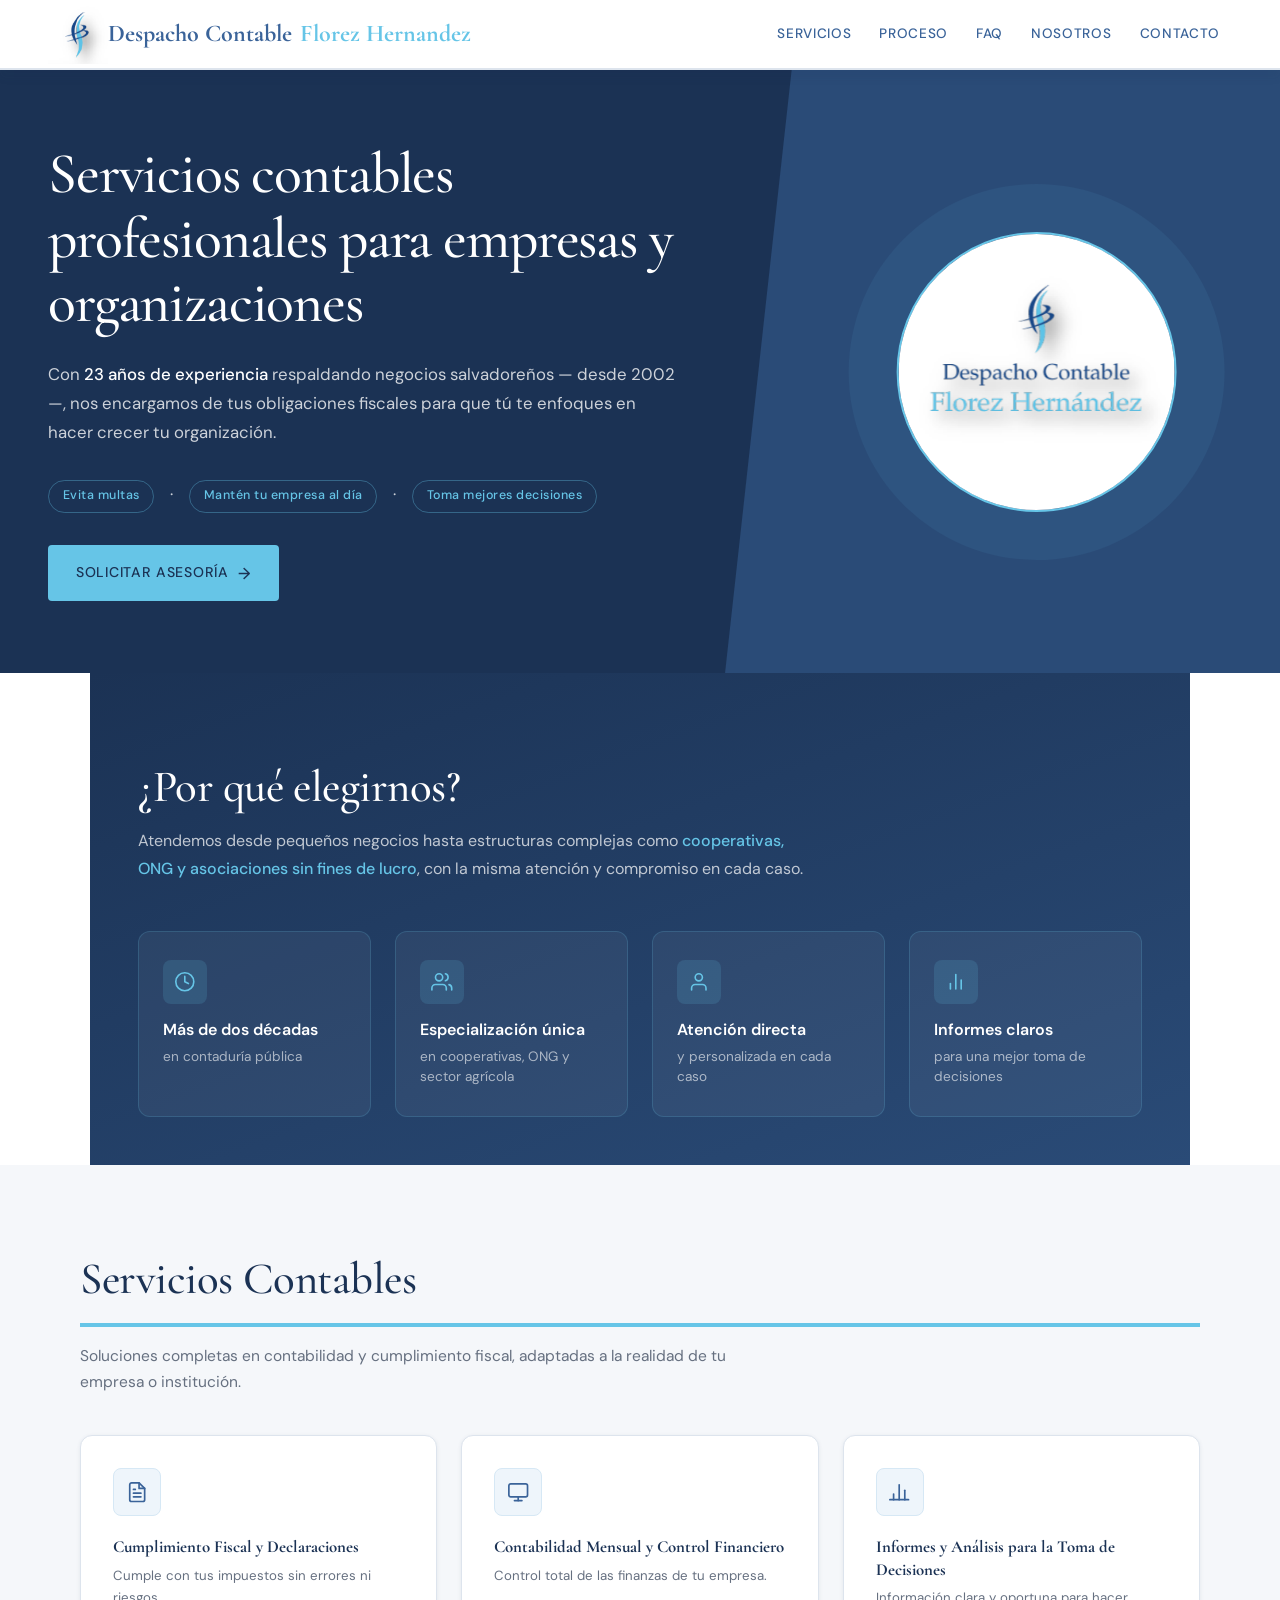
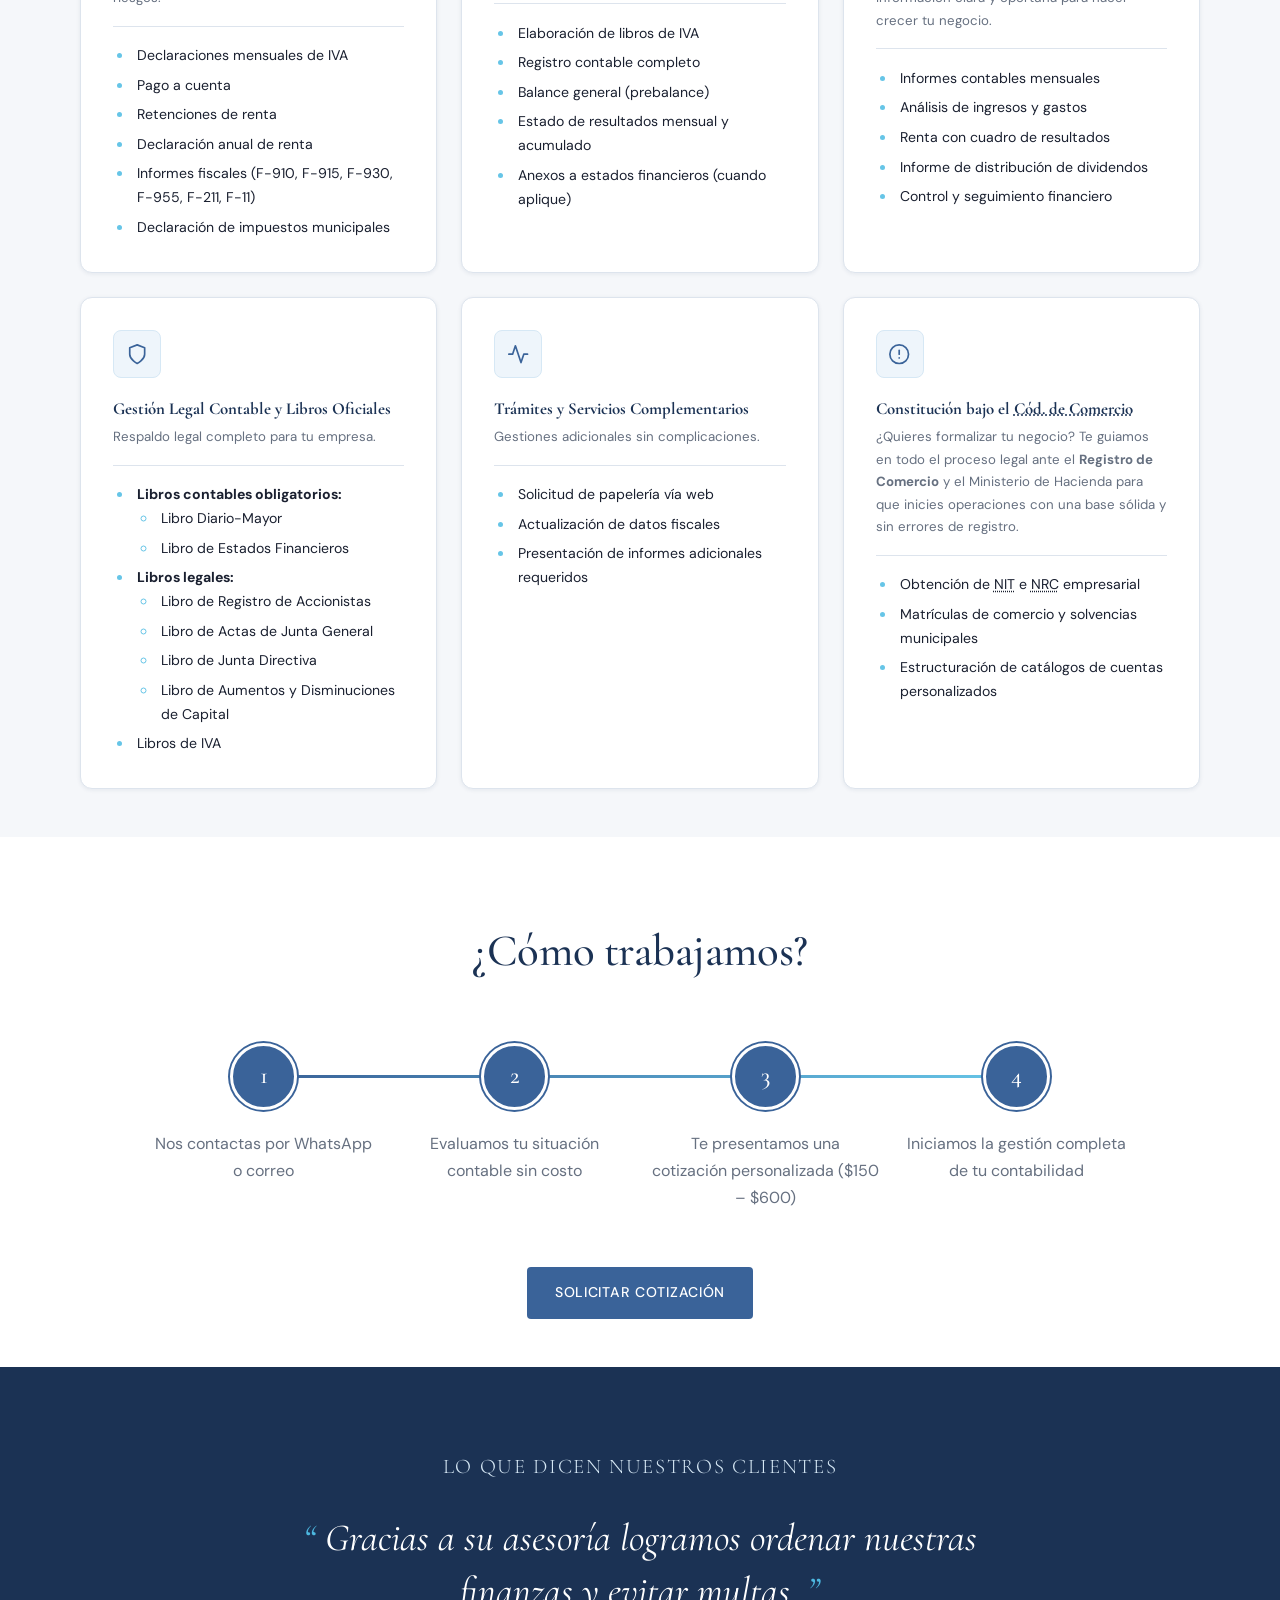
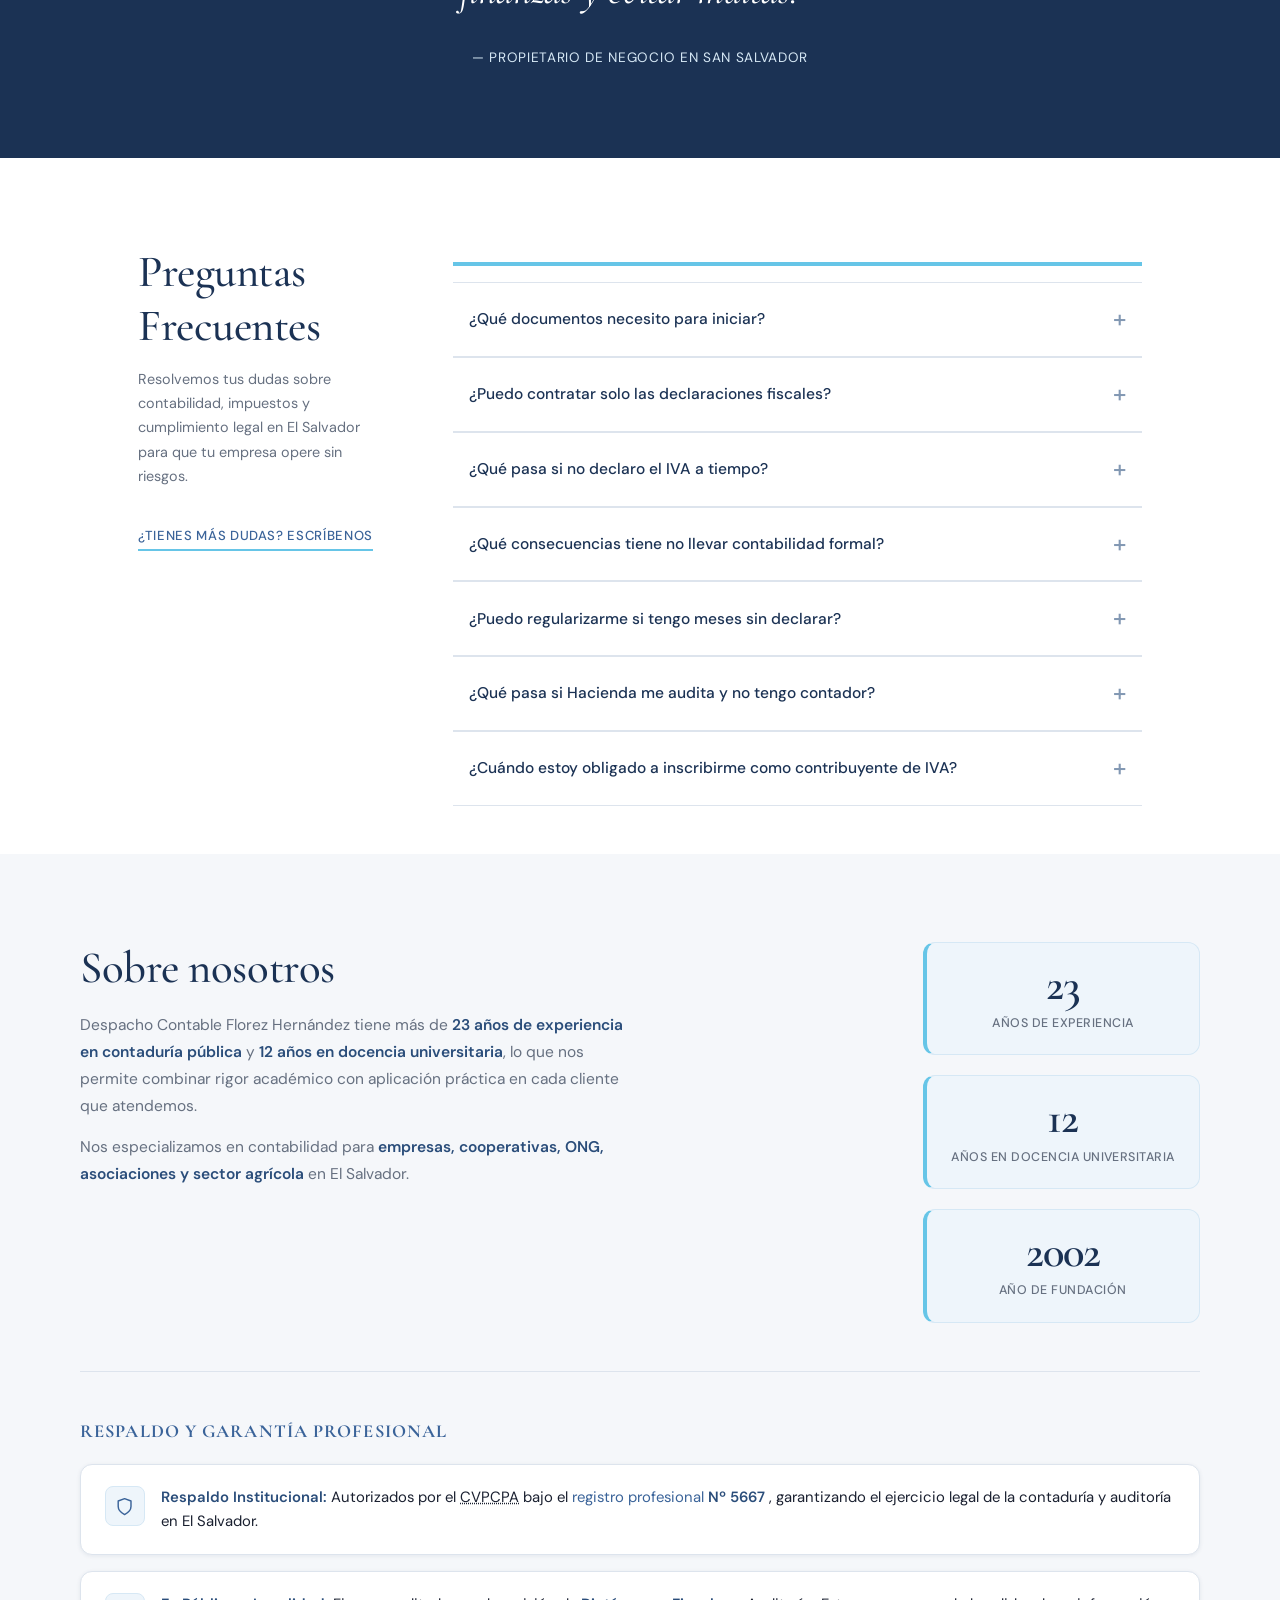
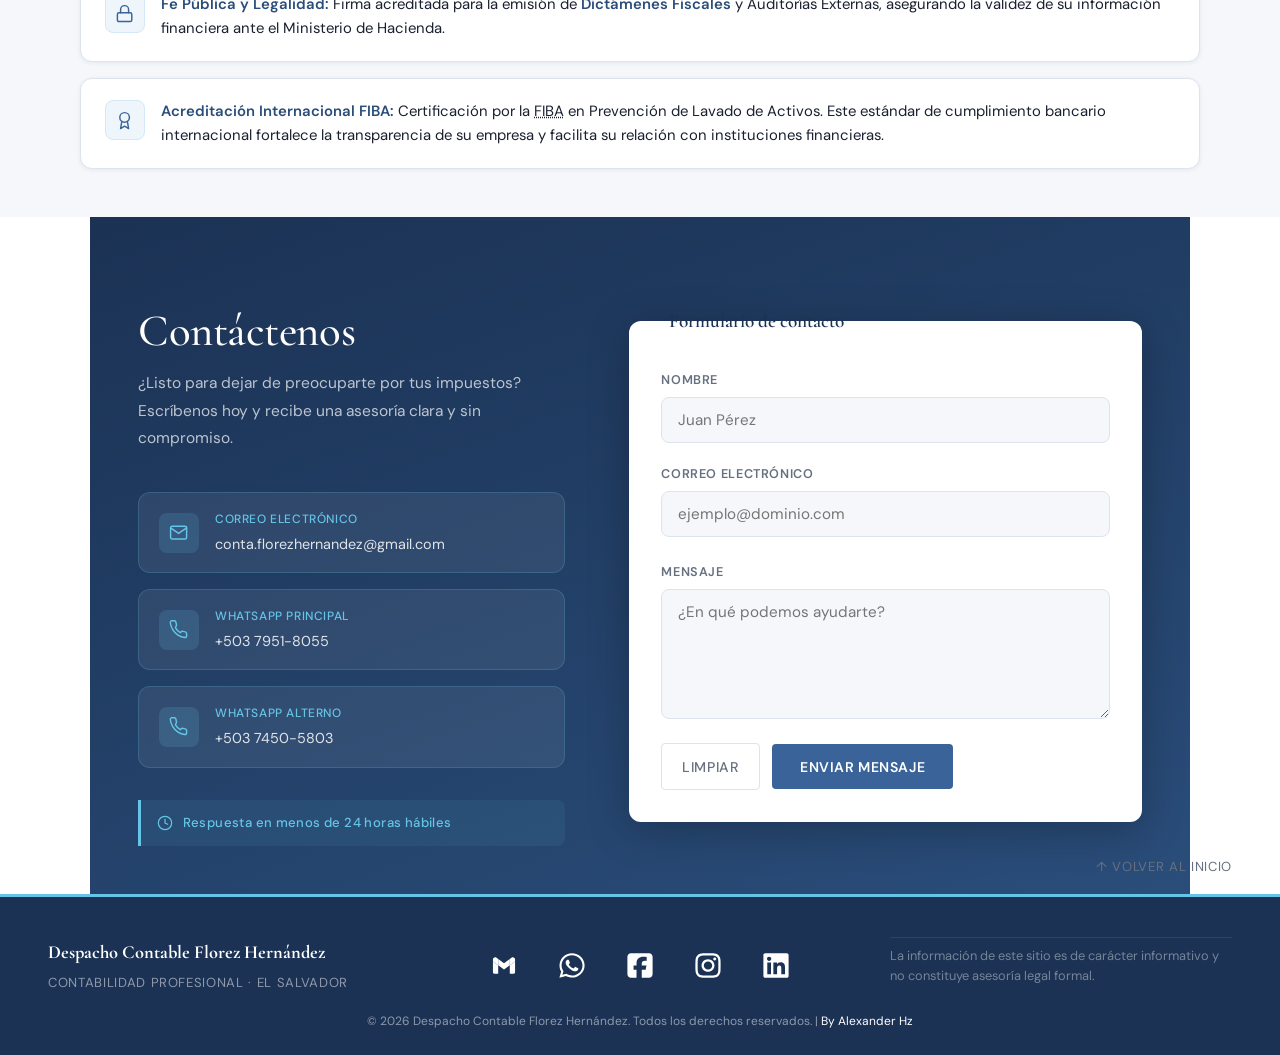
==== commit 233aa124: "pa que no se borre lo que ya esta" ====
--- a/proyectos/contabilidad/index.html
+++ b/proyectos/contabilidad/index.html
@@ -177,21 +177,44 @@
 
       <!-- BENEFICIOS -->
       <section id="beneficios" aria-labelledby="beneficios-titulo">
-        <h2 id="beneficios-titulo">¿Por qué elegirnos?</h2>
-        <span class="linea-decorativa" aria-hidden="true"></span>
-
-        <p>
-          Atendemos desde pequeños negocios hasta estructuras complejas como
-          <strong>cooperativas, ONG y asociaciones sin fines de lucro</strong>,
-          con la misma atención y compromiso en cada caso.
-        </p>
+        <div class="beneficios-header">
+          <h2 id="beneficios-titulo">¿Por qué elegirnos?</h2>
+          <p>
+            Atendemos desde pequeños negocios hasta estructuras complejas como
+            <strong>cooperativas, ONG y asociaciones sin fines de lucro</strong>,
+            con la misma atención y compromiso en cada caso.
+          </p>
+        </div>
 
         <ul>
-          <li>Más de dos décadas en contaduría pública</li>
-          <li>Especialización en cooperativas, ONG y sector agrícola</li>
-          <li>Cumplimiento fiscal sin errores ni multas</li>
-          <li>Atención directa y personalizada</li>
-          <li>Informes claros para toma de decisiones</li>
+          <li>
+            <span class="beneficio-icono" aria-hidden="true">
+              <svg viewBox="0 0 24 24" fill="none" stroke="currentColor" stroke-width="1.8" stroke-linecap="round" stroke-linejoin="round"><circle cx="12" cy="12" r="10"/><polyline points="12 6 12 12 16 14"/></svg>
+            </span>
+            <strong>Más de dos décadas</strong>
+            <span>en contaduría pública</span>
+          </li>
+          <li>
+            <span class="beneficio-icono" aria-hidden="true">
+              <svg viewBox="0 0 24 24" fill="none" stroke="currentColor" stroke-width="1.8" stroke-linecap="round" stroke-linejoin="round"><path d="M17 21v-2a4 4 0 0 0-4-4H5a4 4 0 0 0-4 4v2"/><circle cx="9" cy="7" r="4"/><path d="M23 21v-2a4 4 0 0 0-3-3.87"/><path d="M16 3.13a4 4 0 0 1 0 7.75"/></svg>
+            </span>
+            <strong>Especialización única</strong>
+            <span>en cooperativas, ONG y sector agrícola</span>
+          </li>
+          <li>
+            <span class="beneficio-icono" aria-hidden="true">
+              <svg viewBox="0 0 24 24" fill="none" stroke="currentColor" stroke-width="1.8" stroke-linecap="round" stroke-linejoin="round"><path d="M20 21v-2a4 4 0 0 0-4-4H8a4 4 0 0 0-4 4v2"/><circle cx="12" cy="7" r="4"/></svg>
+            </span>
+            <strong>Atención directa</strong>
+            <span>y personalizada en cada caso</span>
+          </li>
+          <li>
+            <span class="beneficio-icono" aria-hidden="true">
+              <svg viewBox="0 0 24 24" fill="none" stroke="currentColor" stroke-width="1.8" stroke-linecap="round" stroke-linejoin="round"><line x1="18" y1="20" x2="18" y2="10"/><line x1="12" y1="20" x2="12" y2="4"/><line x1="6" y1="20" x2="6" y2="14"/></svg>
+            </span>
+            <strong>Informes claros</strong>
+            <span>para una mejor toma de decisiones</span>
+          </li>
         </ul>
       </section>
 
@@ -207,6 +230,9 @@
 
         <div class="cards-grid">
           <article aria-labelledby="servicio-fiscal">
+            <div class="servicio-icono" aria-hidden="true">
+              <svg viewBox="0 0 24 24" fill="none" stroke="currentColor" stroke-width="1.8" stroke-linecap="round" stroke-linejoin="round"><path d="M14 2H6a2 2 0 0 0-2 2v16a2 2 0 0 0 2 2h12a2 2 0 0 0 2-2V8z"/><polyline points="14 2 14 8 20 8"/><line x1="16" y1="13" x2="8" y2="13"/><line x1="16" y1="17" x2="8" y2="17"/><polyline points="10 9 9 9 8 9"/></svg>
+            </div>
             <h3 id="servicio-fiscal">Cumplimiento Fiscal y Declaraciones</h3>
             <p>Cumple con tus impuestos sin errores ni riesgos.</p>
             <ul>
@@ -222,6 +248,9 @@
           </article>
 
           <article aria-labelledby="servicio-contabilidad">
+            <div class="servicio-icono" aria-hidden="true">
+              <svg viewBox="0 0 24 24" fill="none" stroke="currentColor" stroke-width="1.8" stroke-linecap="round" stroke-linejoin="round"><rect x="2" y="3" width="20" height="14" rx="2" ry="2"/><line x1="8" y1="21" x2="16" y2="21"/><line x1="12" y1="17" x2="12" y2="21"/></svg>
+            </div>
             <h3 id="servicio-contabilidad">
               Contabilidad Mensual y Control Financiero
             </h3>
@@ -236,6 +265,9 @@
           </article>
 
           <article aria-labelledby="servicio-informes">
+            <div class="servicio-icono" aria-hidden="true">
+              <svg viewBox="0 0 24 24" fill="none" stroke="currentColor" stroke-width="1.8" stroke-linecap="round" stroke-linejoin="round"><line x1="18" y1="20" x2="18" y2="10"/><line x1="12" y1="20" x2="12" y2="4"/><line x1="6" y1="20" x2="6" y2="14"/><polyline points="2 20 22 20"/></svg>
+            </div>
             <h3 id="servicio-informes">
               Informes y Análisis para la Toma de Decisiones
             </h3>
@@ -250,6 +282,9 @@
           </article>
 
           <article aria-labelledby="servicio-legal">
+            <div class="servicio-icono" aria-hidden="true">
+              <svg viewBox="0 0 24 24" fill="none" stroke="currentColor" stroke-width="1.8" stroke-linecap="round" stroke-linejoin="round"><path d="M12 22s8-4 8-10V5l-8-3-8 3v7c0 6 8 10 8 10z"/></svg>
+            </div>
             <h3 id="servicio-legal">
               Gestión Legal Contable y Libros Oficiales
             </h3>
@@ -276,6 +311,9 @@
           </article>
 
           <article aria-labelledby="servicio-tramites">
+            <div class="servicio-icono" aria-hidden="true">
+              <svg viewBox="0 0 24 24" fill="none" stroke="currentColor" stroke-width="1.8" stroke-linecap="round" stroke-linejoin="round"><polyline points="22 12 18 12 15 21 9 3 6 12 2 12"/></svg>
+            </div>
             <h3 id="servicio-tramites">Trámites y Servicios Complementarios</h3>
             <p>Gestiones adicionales sin complicaciones.</p>
             <ul>
@@ -286,6 +324,9 @@
           </article>
 
           <article aria-labelledby="servicio-constitucion">
+            <div class="servicio-icono" aria-hidden="true">
+              <svg viewBox="0 0 24 24" fill="none" stroke="currentColor" stroke-width="1.8" stroke-linecap="round" stroke-linejoin="round"><circle cx="12" cy="12" r="10"/><line x1="12" y1="8" x2="12" y2="12"/><line x1="12" y1="16" x2="12.01" y2="16"/></svg>
+            </div>
             <h3 id="servicio-constitucion">
               Constitución bajo el
               <abbr title="Código de Comercio">Cód. de Comercio</abbr>
@@ -443,157 +484,190 @@
 
       <!-- NOSOTROS -->
       <section id="nosotros" aria-labelledby="nosotros-titulo">
-        <h2 id="nosotros-titulo">Sobre nosotros</h2>
-
-        <p>
-          Despacho Contable Florez Hernández tiene más de
-          <strong>23 años de experiencia en contaduría pública</strong> y
-          <strong>12 años en docencia universitaria</strong>, lo que nos permite
-          combinar rigor académico con aplicación práctica en cada cliente que
-          atendemos.
-        </p>
-
-        <p>
-          Nos especializamos en contabilidad para
-          <strong
-            >empresas, cooperativas, ONG, asociaciones y sector agrícola</strong
-          >
-          en El Salvador.
-        </p>
+        <div class="nosotros-intro">
+          <div class="nosotros-texto">
+            <h2 id="nosotros-titulo">Sobre nosotros</h2>
+            <p>
+              Despacho Contable Florez Hernández tiene más de
+              <strong>23 años de experiencia en contaduría pública</strong> y
+              <strong>12 años en docencia universitaria</strong>, lo que nos permite
+              combinar rigor académico con aplicación práctica en cada cliente que
+              atendemos.
+            </p>
+
+            <p>
+              Nos especializamos en contabilidad para
+              <strong>empresas, cooperativas, ONG, asociaciones y sector agrícola</strong>
+              en El Salvador.
+            </p>
+          </div>
+
+          <div class="nosotros-stats">
+            <div class="stat-item">
+              <span class="stat-num">23</span>
+              <span class="stat-label">años de experiencia</span>
+            </div>
+            <div class="stat-item">
+              <span class="stat-num">12</span>
+              <span class="stat-label">años en docencia universitaria</span>
+            </div>
+            <div class="stat-item">
+              <span class="stat-num">2002</span>
+              <span class="stat-label">año de fundación</span>
+            </div>
+          </div>
+        </div>
 
         <h3>Respaldo y garantía profesional</h3>
         <ul>
           <li>
-            <strong>Respaldo Institucional:</strong> Autorizados por el
-            <abbr
-              title="Consejo de Vigilancia de la Profesión de Contaduría Pública y Auditoría"
-              >CVPCPA</abbr
-            >
-            bajo el
-            <a
-              href="https://www.cvpcpa.gob.sv/webapp/servicios_cvpcpa/consulta_inscritos/"
-              aria-label="Visitar web del creador de la pagina"
-              target="_blank"
-              rel="noopener noreferrer"
-            >
-              registro profesional <strong>Nº 5667</strong>
-            </a>
-            , garantizando el ejercicio legal de la contaduría y auditoría en El
-            Salvador.
+            <div class="credencial-icono" aria-hidden="true">
+              <svg viewBox="0 0 24 24" fill="none" stroke="currentColor" stroke-width="1.8" stroke-linecap="round" stroke-linejoin="round"><path d="M12 22s8-4 8-10V5l-8-3-8 3v7c0 6 8 10 8 10z"/></svg>
+            </div>
+            <div>
+              <strong>Respaldo Institucional:</strong> Autorizados por el
+              <abbr title="Consejo de Vigilancia de la Profesión de Contaduría Pública y Auditoría">CVPCPA</abbr>
+              bajo el
+              <a href="https://www.cvpcpa.gob.sv/webapp/servicios_cvpcpa/consulta_inscritos/" aria-label="Visitar web del creador de la pagina" target="_blank" rel="noopener noreferrer">
+                registro profesional <strong>Nº 5667</strong>
+              </a>
+              , garantizando el ejercicio legal de la contaduría y auditoría en El Salvador.
+            </div>
           </li>
           <li>
-            <strong>Fe Pública y Legalidad:</strong> Firma acreditada para la
-            emisión de <strong>Dictámenes Fiscales</strong> y Auditorías
-            Externas, asegurando la validez de su información financiera ante el
-            Ministerio de Hacienda.
+            <div class="credencial-icono" aria-hidden="true">
+              <svg viewBox="0 0 24 24" fill="none" stroke="currentColor" stroke-width="1.8" stroke-linecap="round" stroke-linejoin="round"><rect x="3" y="11" width="18" height="11" rx="2" ry="2"/><path d="M7 11V7a5 5 0 0 1 10 0v4"/></svg>
+            </div>
+            <div>
+              <strong>Fe Pública y Legalidad:</strong> Firma acreditada para la
+              emisión de <strong>Dictámenes Fiscales</strong> y Auditorías
+              Externas, asegurando la validez de su información financiera ante el
+              Ministerio de Hacienda.
+            </div>
           </li>
           <li>
-            <strong>Acreditación Internacional FIBA:</strong> Certificación por
-            la
-            <abbr title="Florida International Bankers Association">FIBA</abbr>
-            en Prevención de Lavado de Activos. Este estándar de cumplimiento
-            bancario internacional fortalece la transparencia de su empresa y
-            facilita su relación con instituciones financieras.
+            <div class="credencial-icono" aria-hidden="true">
+              <svg viewBox="0 0 24 24" fill="none" stroke="currentColor" stroke-width="1.8" stroke-linecap="round" stroke-linejoin="round"><circle cx="12" cy="8" r="6"/><path d="M15.477 12.89L17 22l-5-3-5 3 1.523-9.11"/></svg>
+            </div>
+            <div>
+              <strong>Acreditación Internacional FIBA:</strong> Certificación por la
+              <abbr title="Florida International Bankers Association">FIBA</abbr>
+              en Prevención de Lavado de Activos. Este estándar de cumplimiento
+              bancario internacional fortalece la transparencia de su empresa y
+              facilita su relación con instituciones financieras.
+            </div>
           </li>
         </ul>
       </section>
 
       <!-- CONTACTO -->
       <section id="contacto" aria-labelledby="contacto-titulo">
-        <h2 id="contacto-titulo">Contáctenos</h2>
-
-        <p>
-          ¿Listo para dejar de preocuparte por tus impuestos? <br />
-          Escríbenos hoy y recibe una asesoría clara y sin compromiso.
-        </p>
-
-        <address>
-          <p>
-            📧
-            <a
-              href="mailto:conta.florezhernandez@gmail.com?subject=Consulta%20de%20servicios"
-              aria-label="Enviar correo a Despacho Contable Florez Hernández"
-            >
-              conta.florezhernandez@gmail.com
-            </a>
-          </p>
-
-          <p>
-            📱
-            <a
-              href="https://wa.me/50379518055?text=Hola,%20necesito%20asesoría%20contable"
-              aria-label="Chatear con un contador por WhatsApp"
-            >
-              +503 7951-8055
-            </a>
-          </p>
-
-          <p>
-            📱
-            <a
-              href="https://wa.me/50374505803?text=Hola,%20necesito%20asesoría%20contable"
-              aria-label="Chatear con un contador por WhatsApp"
-            >
-              +503 7450-5803
-            </a>
-          </p>
-        </address>
-
-        <form action="https://formspree.io/f/xbdprgbb" method="POST">
-          <fieldset>
-            <legend>Formulario de contacto</legend>
-
-            <div class="form__inputs">
-              <div class="form__item">
-                <label for="nombre">Nombre</label>
+        <div class="contacto-grid">
+
+          <div class="contacto-info">
+            <h2 id="contacto-titulo">Contáctenos</h2>
+            <p>
+              ¿Listo para dejar de preocuparte por tus impuestos?
+              Escríbenos hoy y recibe una asesoría clara y sin compromiso.
+            </p>
+
+            <address>
+              <a class="contacto-item" href="mailto:conta.florezhernandez@gmail.com?subject=Consulta%20de%20servicios" aria-label="Enviar correo a Despacho Contable Florez Hernández">
+                <span class="contacto-item__icono" aria-hidden="true">
+                  <svg viewBox="0 0 24 24" fill="none" stroke="currentColor" stroke-width="1.8" stroke-linecap="round" stroke-linejoin="round"><path d="M4 4h16c1.1 0 2 .9 2 2v12c0 1.1-.9 2-2 2H4c-1.1 0-2-.9-2-2V6c0-1.1.9-2 2-2z"/><polyline points="22,6 12,13 2,6"/></svg>
+                </span>
+                <span class="contacto-item__texto">
+                  <strong>Correo electrónico</strong>
+                  conta.florezhernandez@gmail.com
+                </span>
+              </a>
+
+              <a class="contacto-item" href="https://wa.me/50379518055?text=Hola,%20necesito%20asesoría%20contable" aria-label="Chatear con un contador por WhatsApp">
+                <span class="contacto-item__icono" aria-hidden="true">
+                  <svg viewBox="0 0 24 24" fill="none" stroke="currentColor" stroke-width="1.8" stroke-linecap="round" stroke-linejoin="round"><path d="M22 16.92v3a2 2 0 0 1-2.18 2 19.79 19.79 0 0 1-8.63-3.07A19.5 19.5 0 0 1 4.69 12 19.79 19.79 0 0 1 1.65 3.42 2 2 0 0 1 3.62 1h3a2 2 0 0 1 2 1.72 12.84 12.84 0 0 0 .7 2.81 2 2 0 0 1-.45 2.11L8.09 9.91a16 16 0 0 0 6 6l1.27-1.27a2 2 0 0 1 2.11-.45 12.84 12.84 0 0 0 2.81.7A2 2 0 0 1 22 16.92z"/></svg>
+                </span>
+                <span class="contacto-item__texto">
+                  <strong>WhatsApp principal</strong>
+                  +503 7951-8055
+                </span>
+              </a>
+
+              <a class="contacto-item" href="https://wa.me/50374505803?text=Hola,%20necesito%20asesoría%20contable" aria-label="Chatear con un contador por WhatsApp">
+                <span class="contacto-item__icono" aria-hidden="true">
+                  <svg viewBox="0 0 24 24" fill="none" stroke="currentColor" stroke-width="1.8" stroke-linecap="round" stroke-linejoin="round"><path d="M22 16.92v3a2 2 0 0 1-2.18 2 19.79 19.79 0 0 1-8.63-3.07A19.5 19.5 0 0 1 4.69 12 19.79 19.79 0 0 1 1.65 3.42 2 2 0 0 1 3.62 1h3a2 2 0 0 1 2 1.72 12.84 12.84 0 0 0 .7 2.81 2 2 0 0 1-.45 2.11L8.09 9.91a16 16 0 0 0 6 6l1.27-1.27a2 2 0 0 1 2.11-.45 12.84 12.84 0 0 0 2.81.7A2 2 0 0 1 22 16.92z"/></svg>
+                </span>
+                <span class="contacto-item__texto">
+                  <strong>WhatsApp alterno</strong>
+                  +503 7450-5803
+                </span>
+              </a>
+            </address>
+
+            <div class="contacto-nota">
+              <svg viewBox="0 0 24 24" fill="none" stroke="currentColor" stroke-width="1.8" stroke-linecap="round" stroke-linejoin="round" aria-hidden="true"><circle cx="12" cy="12" r="10"/><polyline points="12 6 12 12 16 14"/></svg>
+              Respuesta en menos de 24 horas hábiles
+            </div>
+          </div>
+
+          <div class="contacto-formulario">
+            <form action="https://formspree.io/f/xbdprgbb" method="POST">
+              <fieldset>
+                <legend>Formulario de contacto</legend>
+
+                <div class="form__inputs">
+                  <div class="form__item">
+                    <label for="nombre">Nombre</label>
+                    <input
+                      type="text"
+                      id="nombre"
+                      name="nombre"
+                      required
+                      autocomplete="name"
+                      maxlength="60"
+                      pattern="^[a-zA-ZáéíóúÁÉÍÓÚñÑüÜ\s]+$"
+                      title="Solo se permiten letras y espacios"
+                      placeholder="Juan Pérez"
+                    />
+                  </div>
+                  <div class="form__item">
+                    <label for="email">Correo electrónico</label>
+                    <input
+                      type="email"
+                      id="email"
+                      name="email"
+                      required
+                      autocomplete="email"
+                      placeholder="ejemplo@dominio.com"
+                    />
+                  </div>
+                </div>
+
+                <div class="form__item">
+                  <label for="mensaje">Mensaje</label>
+                  <textarea
+                    id="mensaje"
+                    name="mensaje"
+                    rows="5"
+                    placeholder="¿En qué podemos ayudarte?"
+                    required
+                  ></textarea>
+                </div>
+
                 <input
-                  type="text"
-                  id="nombre"
-                  name="nombre"
-                  required
-                  autocomplete="name"
-                  maxlength="60"
-                  pattern="^[a-zA-ZáéíóúÁÉÍÓÚñÑüÜ\s]+$"
-                  title="Solo se permiten letras y espacios"
-                  placeholder="Juan Pérez"
+                  type="hidden"
+                  name="_subject"
+                  value="Nuevo mensaje desde el sitio web Contabilidad"
                 />
-              </div>
-              <div class="form__item">
-                <label for="email">Correo electrónico</label>
-                <input
-                  type="email"
-                  id="email"
-                  name="email"
-                  required
-                  autocomplete="email"
-                  placeholder="ejemplo@dominio.com"
-                />
-              </div>
-            </div>
-
-            <div class="form__item">
-              <label for="mensaje">Mensaje</label>
-              <textarea
-                id="mensaje"
-                name="mensaje"
-                rows="5"
-                placeholder="¿En qué podemos ayudarte?"
-                required
-              ></textarea>
-            </div>
-
-            <input
-              type="hidden"
-              name="_subject"
-              value="Nuevo mensaje desde el sitio web Contabilidad"
-            />
-
-            <div class="form-actions">
-              <button type="reset">Limpiar</button>
-              <button type="submit">Enviar mensaje</button>
-            </div>
-          </fieldset>
-        </form>
+
+                <div class="form-actions">
+                  <button type="reset">Limpiar</button>
+                  <button type="submit">Enviar mensaje</button>
+                </div>
+              </fieldset>
+            </form>
+          </div>
+
+        </div>
       </section>
       <a href="#top" aria-label="Volver al inicio de la página"
         >↑ Volver al inicio</a
@@ -683,4 +757,4 @@
       </p>
     </footer>
   </body>
-</html>
+</html>
--- a/proyectos/contabilidad/assets/css/styles.css
+++ b/proyectos/contabilidad/assets/css/styles.css
@@ -232,6 +232,13 @@
   background-color: var(--gris-claro);
 }
 
+/* Secciones con fondo propio — no sobreescribir */
+#beneficios,
+#testimonios,
+#contacto {
+  background-color: unset;
+}
+
 /* Encabezados de sección */
 main h2 {
   font-family: var(--fuente-display);
@@ -375,132 +382,202 @@
 }
 
 /* ══════════════════════════════════════════════════════════════
-   BENEFICIOS — grid editorial con número grande decorativo
+   BENEFICIOS — cards con ícono SVG sobre fondo oscuro
 ══════════════════════════════════════════════════════════════ */
-#beneficios > p {
-  max-width: 800px;
-  margin-bottom: 2rem;
-
+#beneficios {
+  background: linear-gradient(160deg, var(--azul-profundo) 0%, var(--azul-opaco) 100%) !important;
+  color: var(--blanco);
+}
+
+.beneficios-header {
+  max-width: 680px;
+  margin-bottom: 3rem;
+}
+
+.beneficios-header h2 {
+  color: var(--blanco);
+  margin-bottom: 0.75rem;
+}
+
+.beneficios-header p {
+  color: rgba(255, 255, 255, 0.72);
+  font-size: 1rem;
+  line-height: 1.75;
+}
+
+.beneficios-header strong {
+  color: var(--secundario);
+  font-weight: 500;
+}
+
+#beneficios ul {
+  display: grid;
+  grid-template-columns: repeat(auto-fit, minmax(200px, 1fr));
+  gap: 1.5rem;
+  padding: 0;
+  list-style: none;
+}
+
+#beneficios li {
+  display: flex;
+  flex-direction: column;
+  align-items: flex-start;
+  gap: 0.4rem;
+
+  padding: 1.75rem 1.5rem;
+  background: rgba(255, 255, 255, 0.05);
+
+  border: 1px solid rgba(102, 197, 231, 0.18);
+  border-radius: var(--radio-lg);
+
+  transition:
+    background var(--transicion),
+    border-color var(--transicion),
+    transform var(--transicion);
+}
+
+#beneficios li:hover {
+  background: rgba(102, 197, 231, 0.1);
+  border-color: rgba(102, 197, 231, 0.45);
+  transform: translateY(-3px);
+}
+
+.beneficio-icono {
+  display: flex;
+  align-items: center;
+  justify-content: center;
+
+  width: 2.75rem;
+  height: 2.75rem;
+  margin-bottom: 0.6rem;
+  background: rgba(102, 197, 231, 0.15);
+
+  color: var(--secundario);
+
+  border-radius: var(--radio-md);
+}
+
+.beneficio-icono svg {
+  width: 1.35rem;
+  height: 1.35rem;
+}
+
+#beneficios li strong {
+  font-size: 1rem;
+  font-weight: 600;
+  color: var(--blanco);
+  line-height: 1.3;
+}
+
+#beneficios li span:not(.beneficio-icono) {
+  font-size: 0.85rem;
+  color: rgba(255, 255, 255, 0.6);
+  line-height: 1.5;
+}
+
+/* ══════════════════════════════════════════════════════════════
+   SERVICIOS — cards con ícono SVG y diseño moderno
+══════════════════════════════════════════════════════════════ */
+#servicios > p {
+  max-width: 700px;
+  margin-bottom: 2.5rem;
+  color: var(--gris-texto);
   font-size: 0.97rem;
-  color: var(--gris-texto);
-}
-
-#beneficios ul {
-  display: flex;
-  flex-wrap: wrap;
-  justify-content: center;
-  gap: 2rem;
-
-  padding: 0;
-
-  text-align: left;
-  list-style: none;
-
-  counter-reset: pasos;
-}
-
-#beneficios li::before {
-  content: "";
-  position: absolute;
-  top: 0;
-  bottom: 0;
-  left: 0;
-
-  width: 3px;
-  background: var(--azul);
-  border-radius: var(--radio-lg) var(--radio-lg) 0 0;
-}
-
-#beneficios li {
-  position: relative;
-  flex: 0 1 250px;
-
-  padding: 2rem 1.5rem;
-  background: var(--azul-suave);
+}
+
+#servicios .cards-grid {
+  display: grid;
+  grid-template-columns: repeat(auto-fit, minmax(280px, 1fr));
+  gap: 1.5rem;
+}
+
+#servicios article {
+  display: flex;
+  flex-direction: column;
+
+  padding: 2rem;
+  background: var(--blanco);
 
   border: 1px solid var(--gris-medio);
   border-radius: var(--radio-lg);
   box-shadow: var(--sombra-fina);
 
-  counter-increment: pasos;
-}
-
-#beneficios li:hover {
-  box-shadow: var(--sombra-media);
-}
-
-/* Número decorativo grande */
-#beneficios li::after {
-  content: counter(pasos, decimal-leading-zero);
-  position: absolute;
-  bottom: 0.75rem;
-  right: 0.75rem;
-
-  font-family: var(--fuente-display);
-  font-size: 4rem;
-  font-weight: 600;
-  line-height: 1;
-  color: rgba(102, 197, 231, 0.5);
-
-  pointer-events: none;
-}
-
-/* ══════════════════════════════════════════════════════════════
-   SERVICIOS
-══════════════════════════════════════════════════════════════ */
-#servicios > p {
-  margin-bottom: 2rem;
-}
-
-/* Contenedor de cards */
-#servicios .cards-grid {
-  display: grid;
-  grid-template-columns: repeat(auto-fit, minmax(300px, 1fr));
-  gap: 1.25rem;
-}
-
-#servicios article {
-  padding: 1.5rem 1.75rem;
-  background: var(--blanco);
-
-  border: 1px solid var(--gris-medio);
-  border-top: 3px solid var(--azul);
-  border-radius: 0 0 var(--radio-lg) var(--radio-lg);
-  box-shadow: var(--sombra-fina);
-
   transition:
     box-shadow var(--transicion),
-    transform var(--transicion);
+    transform var(--transicion),
+    border-color var(--transicion);
 }
 
 #servicios article:hover {
   box-shadow: var(--sombra-media);
-  transform: translateY(-2px);
+  transform: translateY(-4px);
+  border-color: var(--secundario-light);
+}
+
+.servicio-icono {
+  display: flex;
+  align-items: center;
+  justify-content: center;
+
+  width: 3rem;
+  height: 3rem;
+  margin-bottom: 1.25rem;
+  background: var(--azul-suave);
+
+  color: var(--azul);
+
+  border-radius: var(--radio-md);
+  border: 1px solid var(--azul-claro);
+  transition: background var(--transicion), color var(--transicion);
+}
+
+#servicios article:hover .servicio-icono {
+  background: var(--primario);
+  color: var(--blanco);
+  border-color: var(--primario);
+}
+
+.servicio-icono svg {
+  width: 1.4rem;
+  height: 1.4rem;
 }
 
 #servicios h3 {
-  margin-bottom: 0.4rem;
-
-  font-size: 1.3rem;
-  font-weight: 900;
-  text-transform: uppercase;
+  margin-bottom: 0.35rem;
+  font-size: 1.05rem;
+  font-weight: 700;
+  line-height: 1.35;
+  color: var(--azul-profundo);
+  letter-spacing: 0;
+  text-transform: none;
 }
 
 #servicios article > p {
-  margin-bottom: 1rem;
-
-  font-size: 0.85rem;
-  letter-spacing: 0.04em;
-  font-weight: 500;
+  margin-bottom: 1.1rem;
+  padding-bottom: 1rem;
+  border-bottom: 1px solid var(--gris-medio);
+
+  font-size: 0.83rem;
+  font-weight: 400;
   color: var(--gris-texto);
+  letter-spacing: 0;
 }
 
 #servicios ul {
   display: flex;
   flex-direction: column;
-  gap: 0.3rem;
-
-  font-size: 0.92rem;
+  gap: 0.35rem;
+
+  font-size: 0.88rem;
+  color: var(--negro-suave);
+}
+
+#servicios ul li {
+  padding-left: 0.25rem;
+}
+
+#servicios ul li::marker {
+  color: var(--secundario);
 }
 
 /* ══════════════════════════════════════════════════════════════
@@ -827,107 +904,310 @@
 }
 
 /* ══════════════════════════════════════════════════════════════
-   NOSOTROS
+   NOSOTROS — layout dos columnas con estadísticas destacadas
 ══════════════════════════════════════════════════════════════ */
 #nosotros {
+  display: block;
+}
+
+.nosotros-intro {
+  display: grid;
+  grid-template-columns: 1fr auto;
+  gap: 3rem;
+  align-items: start;
+  margin-bottom: 3rem;
+  padding-bottom: 3rem;
+  border-bottom: 1px solid var(--gris-medio);
+}
+
+.nosotros-texto h2 {
+  margin-bottom: 1rem;
+}
+
+.nosotros-texto p {
+  max-width: 560px;
+  margin-bottom: 0.85rem;
+  color: var(--gris-texto);
+  font-size: 0.97rem;
+  line-height: 1.75;
+}
+
+.nosotros-texto strong {
+  color: var(--azul-oscuro);
+  font-weight: 600;
+}
+
+.nosotros-stats {
+  display: flex;
+  flex-direction: column;
+  gap: 1.25rem;
+  min-width: 200px;
+}
+
+.stat-item {
+  display: flex;
+  flex-direction: column;
+  align-items: center;
+  text-align: center;
+
+  padding: 1.25rem 1.5rem;
+  background: var(--azul-suave);
+
+  border: 1px solid var(--azul-claro);
+  border-radius: var(--radio-lg);
+  border-left: 4px solid var(--secundario);
+}
+
+.stat-num {
+  display: block;
+  font-family: var(--fuente-display);
+  font-size: 2.8rem;
+  font-weight: 600;
+  line-height: 1;
+  color: var(--azul-profundo);
+  letter-spacing: -0.02em;
+}
+
+.stat-label {
+  display: block;
+  margin-top: 0.35rem;
+  font-size: 0.78rem;
+  font-weight: 500;
+  letter-spacing: 0.04em;
+  text-transform: uppercase;
+  color: var(--gris-texto);
+}
+
+#nosotros h3 {
+  margin-bottom: 1.25rem;
+  font-size: 1.15rem;
+  font-weight: 700;
+  text-transform: uppercase;
+  letter-spacing: 0.06em;
+  color: var(--azul);
+}
+
+#nosotros ul {
   display: flex;
   flex-direction: column;
   gap: 1rem;
-}
-
-#nosotros h2 {
-  margin-bottom: 0.25rem;
-}
-
-#nosotros > p {
-  max-width: 800px;
-}
-
-#nosotros strong {
-  color: var(--azul-oscuro);
-}
-
-#nosotros h3 {
-  margin: 1.5rem 0 0.75rem;
-
-  font-size: 1.25rem;
-  font-weight: 900;
-  text-transform: uppercase;
-  letter-spacing: 0.05em;
-  color: var(--azul);
-}
-
-#nosotros ul {
-  display: flex;
-  flex-direction: column;
-  gap: 0.75rem;
-
   padding: 0;
-
   list-style: none;
 }
 
 #nosotros li {
-  padding: 0.75rem 1rem;
-  background: var(--azul-suave);
-
-  font-size: 0.93rem;
-  color: var(--azul-profundo);
-
-  border-left: 3px solid var(--azul);
-  border-radius: 0 var(--radio-md) var(--radio-md) 0;
-}
-
-/* ══════════════════════════════════════════════════════════════
-   CONTACTO
-══════════════════════════════════════════════════════════════ */
-
-#contacto h2 {
-  margin-bottom: 0.5rem;
-}
-
-#contacto > p {
-  max-width: 800px;
-  margin: 1rem 0;
-
-  color: var(--gris-texto);
-}
-
-/* Datos de contacto */
-#contacto address {
-  display: flex;
-  flex-direction: column;
-  gap: 0.75rem;
-
-  margin-bottom: 2.5rem;
-
-  font-style: normal;
-}
-
-/* Formulario */
-#contacto form {
-  margin: 0 auto;
-}
-
-#contacto fieldset {
-  display: flex;
-  flex-wrap: wrap;
-  gap: 1.8rem;
-
-  width: fit-content;
-  margin: 0 auto;
-
-  padding: 1.2rem 2rem 2rem;
+  display: flex;
+  align-items: flex-start;
+  gap: 1rem;
+
+  padding: 1.25rem 1.5rem;
   background: var(--blanco);
 
   border: 1px solid var(--gris-medio);
   border-radius: var(--radio-lg);
+  box-shadow: var(--sombra-fina);
+
+  font-size: 0.93rem;
+  color: var(--negro-suave);
+  line-height: 1.65;
+
+  transition: box-shadow var(--transicion), border-color var(--transicion);
+}
+
+#nosotros li:hover {
   box-shadow: var(--sombra-media);
+  border-color: var(--azul-claro);
+}
+
+.credencial-icono {
+  flex-shrink: 0;
+  display: flex;
+  align-items: center;
+  justify-content: center;
+
+  width: 2.5rem;
+  height: 2.5rem;
+  margin-top: 0.1rem;
+  background: var(--azul-suave);
+
+  color: var(--azul);
+
+  border-radius: var(--radio-md);
+  border: 1px solid var(--azul-claro);
+}
+
+.credencial-icono svg {
+  width: 1.2rem;
+  height: 1.2rem;
+}
+
+#nosotros li strong {
+  color: var(--azul-oscuro);
+  font-weight: 600;
+}
+
+@media (max-width: 700px) {
+  .nosotros-intro {
+    grid-template-columns: 1fr;
+  }
+
+  .nosotros-stats {
+    flex-direction: row;
+    flex-wrap: wrap;
+    min-width: 0;
+  }
+
+  .stat-item {
+    flex: 1 1 130px;
+  }
+}
+
+/* ══════════════════════════════════════════════════════════════
+   CONTACTO — layout dos columnas: info + formulario
+══════════════════════════════════════════════════════════════ */
+#contacto {
+  background: linear-gradient(160deg, var(--azul-profundo) 0%, var(--azul-oscuro) 100%) !important;
+  color: var(--blanco);
+}
+
+.contacto-grid {
+  display: grid;
+  grid-template-columns: 1fr 1.2fr;
+  gap: 4rem;
+  align-items: start;
+}
+
+/* Columna izquierda */
+.contacto-info h2 {
+  color: var(--blanco);
+  margin-bottom: 0.75rem;
+}
+
+.contacto-info > p {
+  color: rgba(255, 255, 255, 0.7);
+  font-size: 0.97rem;
+  line-height: 1.75;
+  margin-bottom: 2.5rem;
+  max-width: 100%;
+}
+
+#contacto address {
+  display: flex;
+  flex-direction: column;
+  gap: 1rem;
+  margin-bottom: 2rem;
+  font-style: normal;
+}
+
+.contacto-item {
+  display: flex;
+  align-items: center;
+  gap: 1rem;
+
+  padding: 1rem 1.25rem;
+  background: rgba(255, 255, 255, 0.07);
+
+  border: 1px solid rgba(102, 197, 231, 0.2);
+  border-radius: var(--radio-lg);
+
+  text-decoration: none;
+  transition:
+    background var(--transicion),
+    border-color var(--transicion),
+    transform var(--transicion);
+}
+
+.contacto-item:hover {
+  background: rgba(102, 197, 231, 0.12);
+  border-color: rgba(102, 197, 231, 0.5);
+  transform: translateX(4px);
+  color: var(--blanco);
+}
+
+.contacto-item__icono {
+  flex-shrink: 0;
+  display: flex;
+  align-items: center;
+  justify-content: center;
+
+  width: 2.5rem;
+  height: 2.5rem;
+  background: rgba(102, 197, 231, 0.15);
+
+  color: var(--secundario);
+
+  border-radius: var(--radio-md);
+}
+
+.contacto-item__icono svg {
+  width: 1.2rem;
+  height: 1.2rem;
+}
+
+.contacto-item__texto {
+  display: flex;
+  flex-direction: column;
+  gap: 0.15rem;
+}
+
+.contacto-item__texto strong {
+  display: block;
+  font-size: 0.75rem;
+  font-weight: 500;
+  letter-spacing: 0.05em;
+  text-transform: uppercase;
+  color: var(--secundario);
+}
+
+.contacto-item__texto {
+  font-size: 0.9rem;
+  color: rgba(255, 255, 255, 0.85);
+}
+
+.contacto-nota {
+  display: flex;
+  align-items: center;
+  gap: 0.6rem;
+
+  padding: 0.75rem 1rem;
+  background: rgba(102, 197, 231, 0.08);
+
+  font-size: 0.82rem;
+  font-weight: 500;
+  letter-spacing: 0.03em;
+  color: var(--secundario);
+
+  border-left: 3px solid var(--secundario);
+  border-radius: 0 var(--radio-md) var(--radio-md) 0;
+}
+
+.contacto-nota svg {
+  width: 1rem;
+  height: 1rem;
+  flex-shrink: 0;
+}
+
+/* Formulario en columna derecha */
+.contacto-formulario form {
+  margin: 0;
+}
+
+#contacto fieldset {
+  display: flex;
+  flex-direction: column;
+  gap: 1.5rem;
+
+  width: 100%;
+  padding: 2rem;
+  background: var(--blanco);
+
+  border: none;
+  border-radius: var(--radio-lg);
+  box-shadow: 0 8px 40px rgba(0, 0, 0, 0.25);
 }
 
 #contacto legend {
-  padding: 0 0.75rem;
-
+  padding: 0 0.5rem;
   font-family: var(--fuente-display);
   font-size: 1.2rem;
   font-weight: 600;
@@ -937,20 +1217,19 @@
 .form__inputs {
   display: flex;
   flex-direction: column;
-  gap: 1.5rem;
+  gap: 1.25rem;
 }
 
 .form__item {
   display: flex;
   flex-direction: column;
+  gap: 0.4rem;
 }
 
 #contacto label {
-  display: block;
-
-  font-size: 0.82rem;
-  font-weight: 500;
-  letter-spacing: 0.04em;
+  font-size: 0.79rem;
+  font-weight: 600;
+  letter-spacing: 0.05em;
   text-transform: uppercase;
   color: var(--gris-texto);
 }
@@ -959,60 +1238,49 @@
 #contacto input[type="email"],
 #contacto textarea {
   width: 100%;
-  padding: 0.7rem 0.9rem;
+  padding: 0.75rem 1rem;
   background: var(--gris-claro);
 
   font-family: var(--fuente-cuerpo);
   font-size: 0.95rem;
   color: var(--negro-suave);
 
-  border: 1px solid var(--gris-medio);
+  border: 1.5px solid var(--gris-medio);
   border-radius: var(--radio-md);
-
   outline: none;
 
   transition:
     border-color var(--transicion),
-    background var(--transicion);
+    background var(--transicion),
+    box-shadow var(--transicion);
 }
 
 #contacto textarea {
   min-height: 130px;
-  height: 100%;
-  max-width: 500px;
   max-height: 200px;
+  resize: vertical;
 }
 
 #contacto input:focus,
 #contacto textarea:focus {
   background: var(--blanco);
-
   border-color: var(--azul);
-  box-shadow: 0 0 0 3px rgba(58, 99, 153, 0.1);
-}
-
-#contacto textarea:focus {
-  border-color: var(--azul);
-  background: var(--blanco);
-  box-shadow: 0 0 0 3px rgba(58, 99, 153, 0.1);
-}
-
-/* Botones del formulario */
+  box-shadow: 0 0 0 3px rgba(58, 99, 153, 0.12);
+}
+
 .form-actions {
   display: flex;
-  flex-direction: column;
-  align-items: start;
-  justify-content: center;
+  flex-direction: row;
+  align-items: center;
   gap: 0.75rem;
 }
 
-.form-actions button[type="submit"],
-.form-actions button[type="reset"] {
+.form-actions button[type="submit"] {
   padding: 0.85rem 1.75rem;
   background: var(--azul);
 
   font-family: var(--fuente-cuerpo);
-  font-weight: 500;
+  font-weight: 600;
   font-size: 0.88rem;
   letter-spacing: 0.04em;
   text-transform: uppercase;
@@ -1020,7 +1288,6 @@
 
   border: none;
   border-radius: var(--radio);
-
   cursor: pointer;
 
   transition:
@@ -1030,16 +1297,23 @@
 
 .form-actions button[type="submit"]:hover {
   background: var(--azul-oscuro);
-
-  transform: translateY(-1px);
+  transform: translateY(-2px);
 }
 
 .form-actions button[type="reset"] {
+  padding: 0.85rem 1.25rem;
   background: transparent;
 
+  font-family: var(--fuente-cuerpo);
+  font-weight: 500;
+  font-size: 0.88rem;
+  letter-spacing: 0.04em;
+  text-transform: uppercase;
   color: var(--gris-texto);
 
-  border: 1px solid var(--gris-medio);
+  border: 1.5px solid var(--gris-medio);
+  border-radius: var(--radio);
+  cursor: pointer;
 
   transition:
     border-color var(--transicion),
@@ -1049,6 +1323,13 @@
 .form-actions button[type="reset"]:hover {
   border-color: var(--azul);
   color: var(--azul);
+}
+
+@media (max-width: 800px) {
+  .contacto-grid {
+    grid-template-columns: 1fr;
+    gap: 2.5rem;
+  }
 }
 
 /* ══════════════════════════════════════════════════════════════
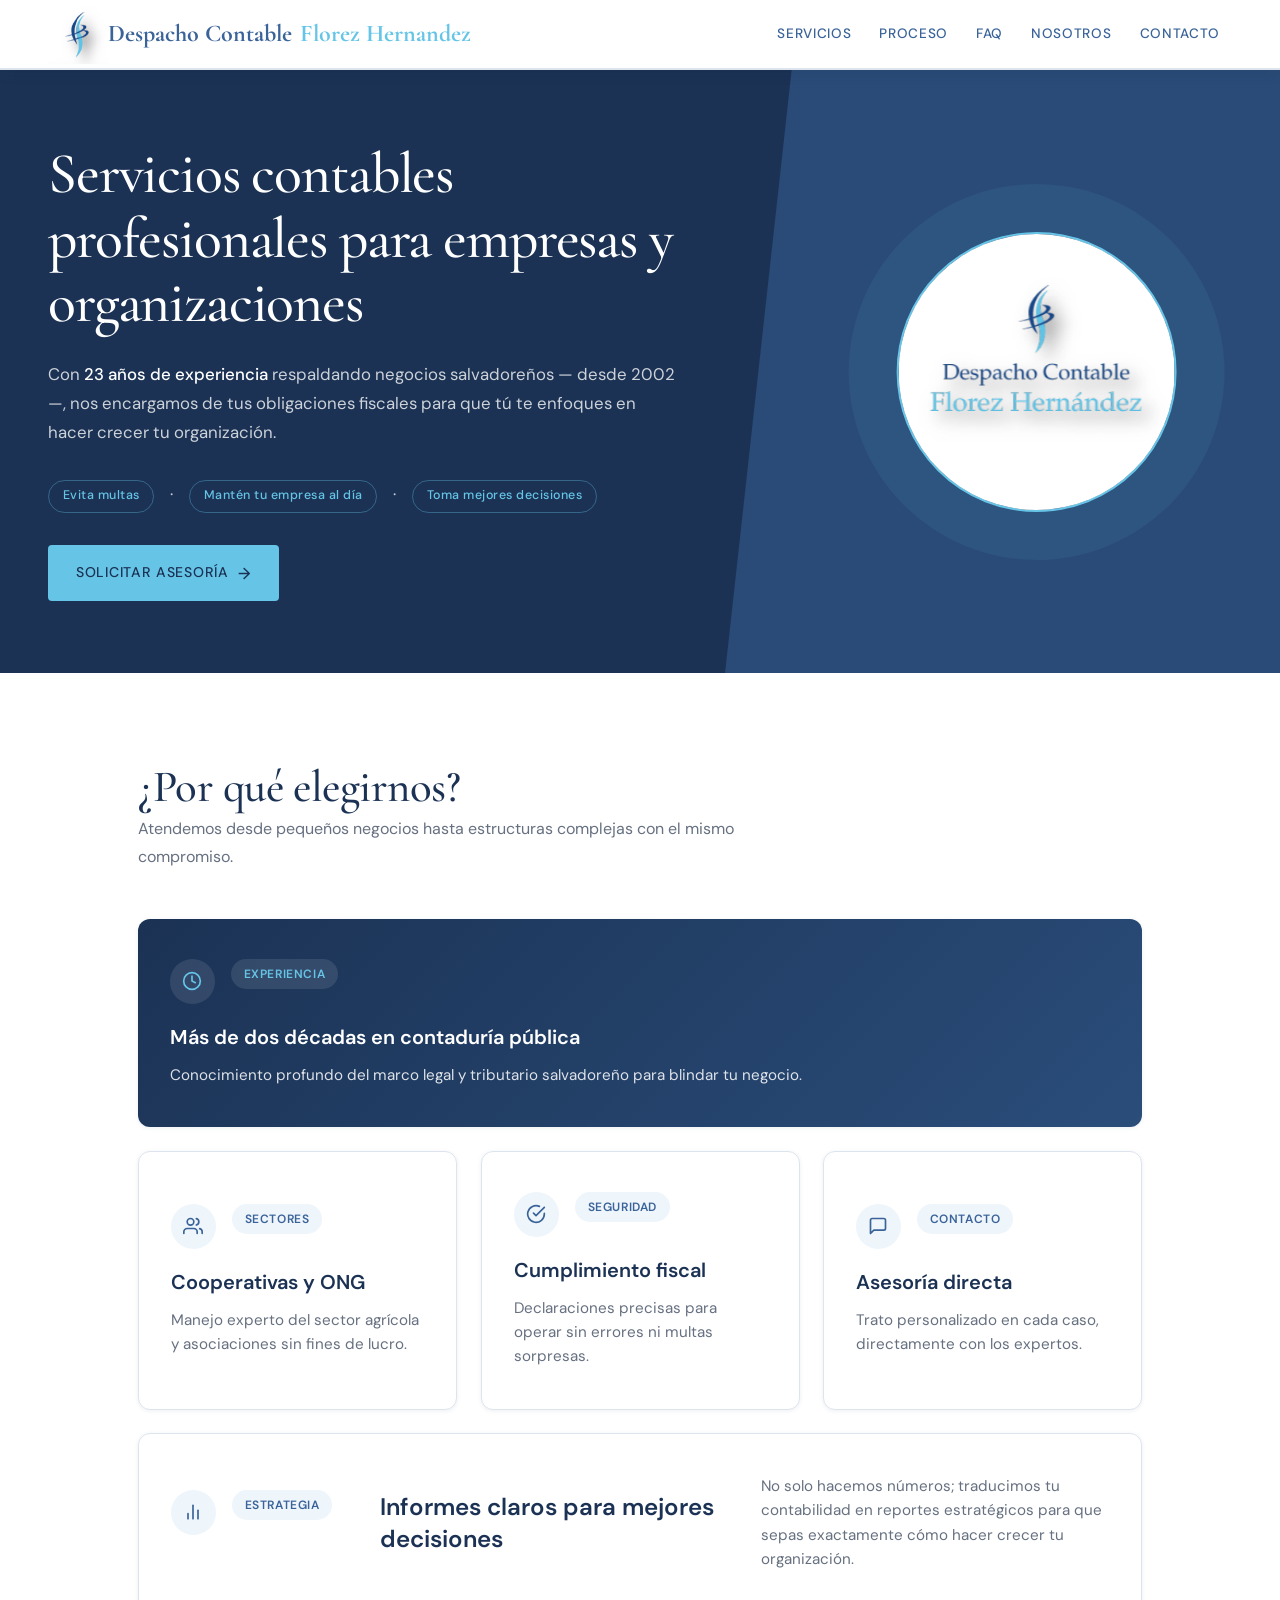
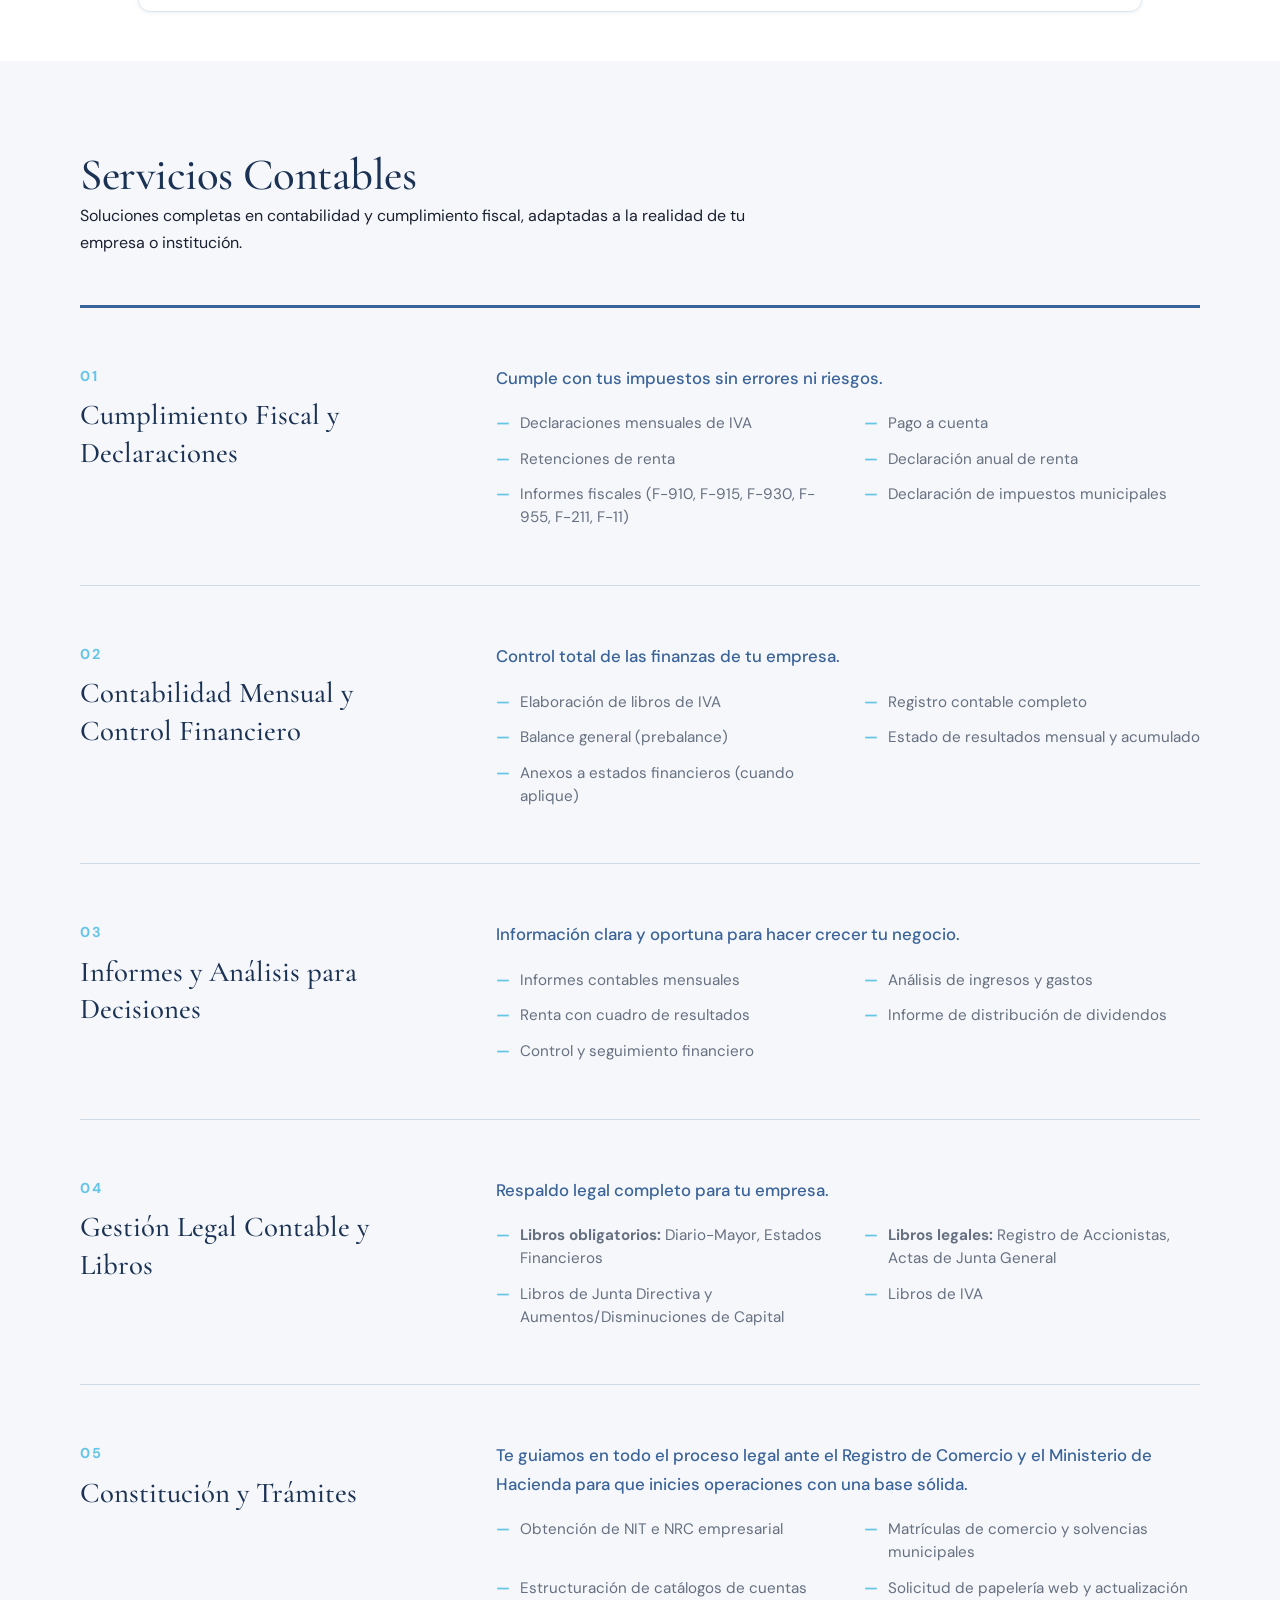
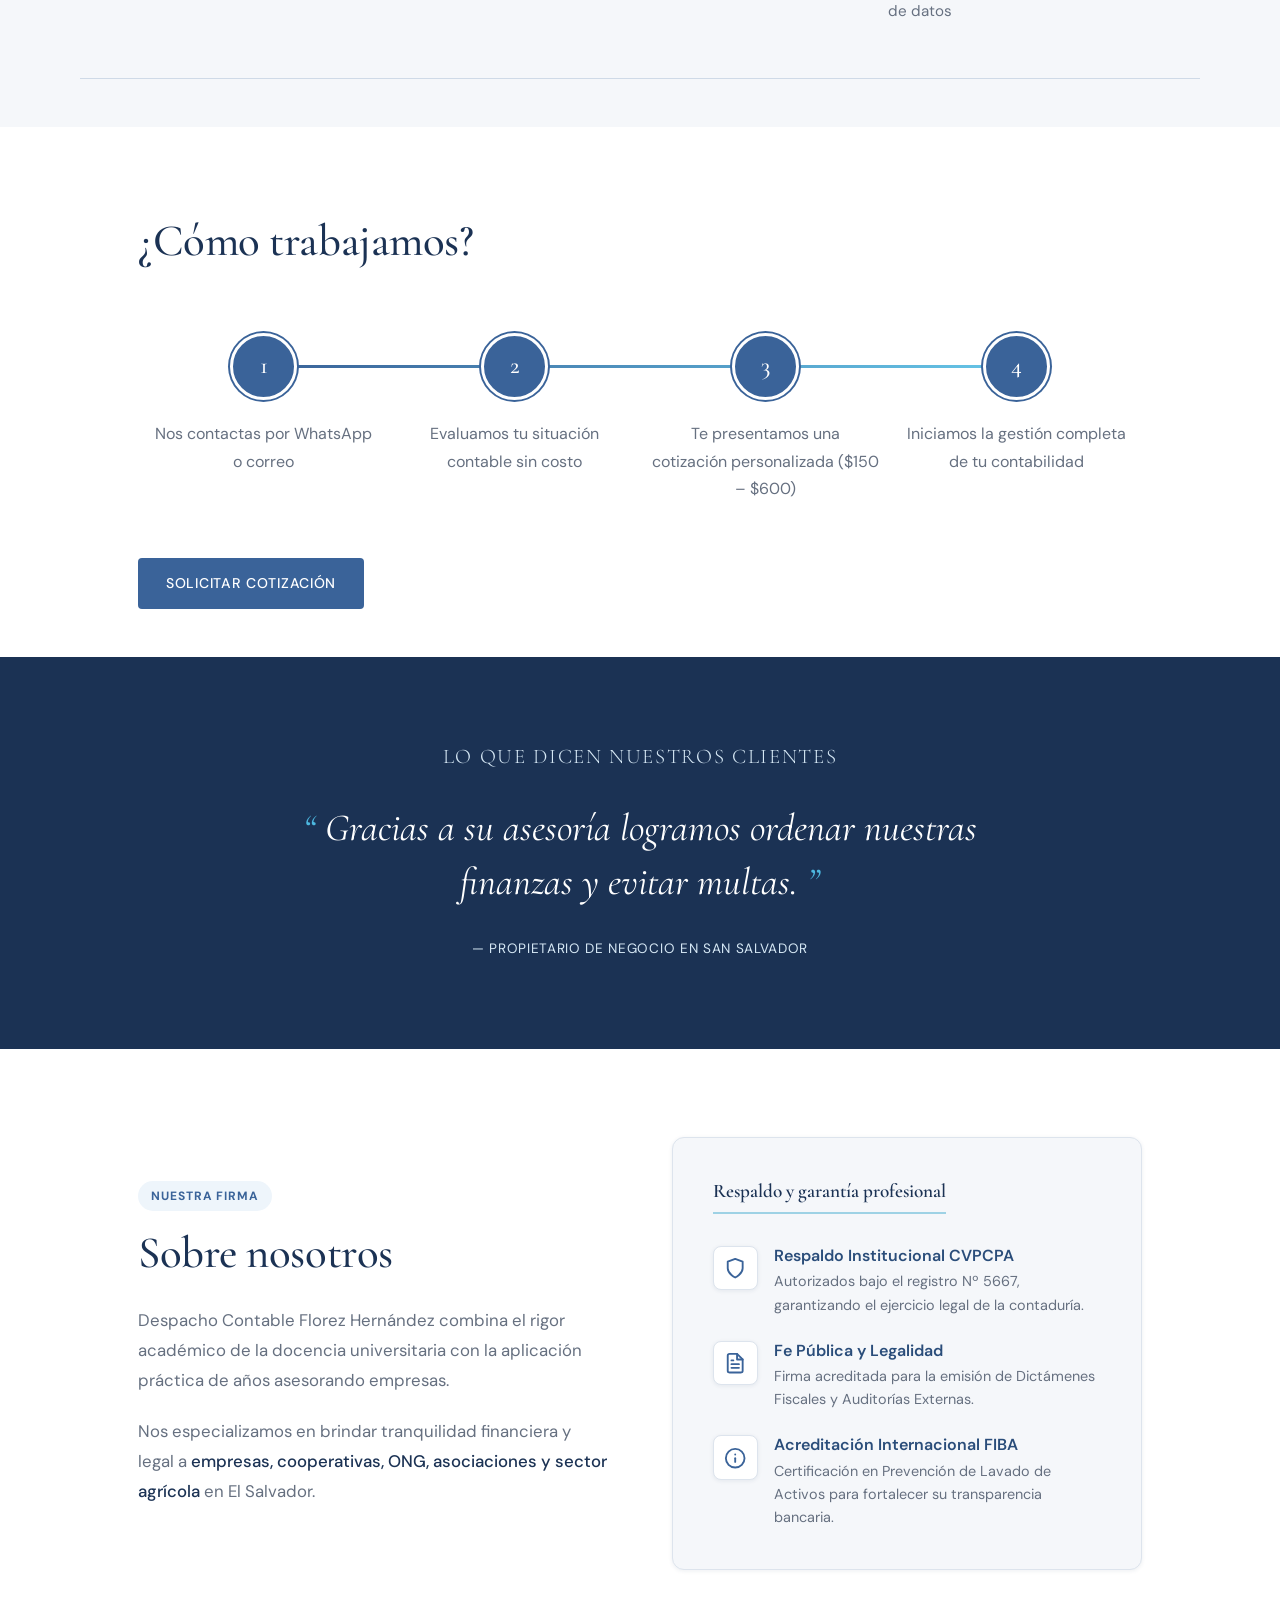
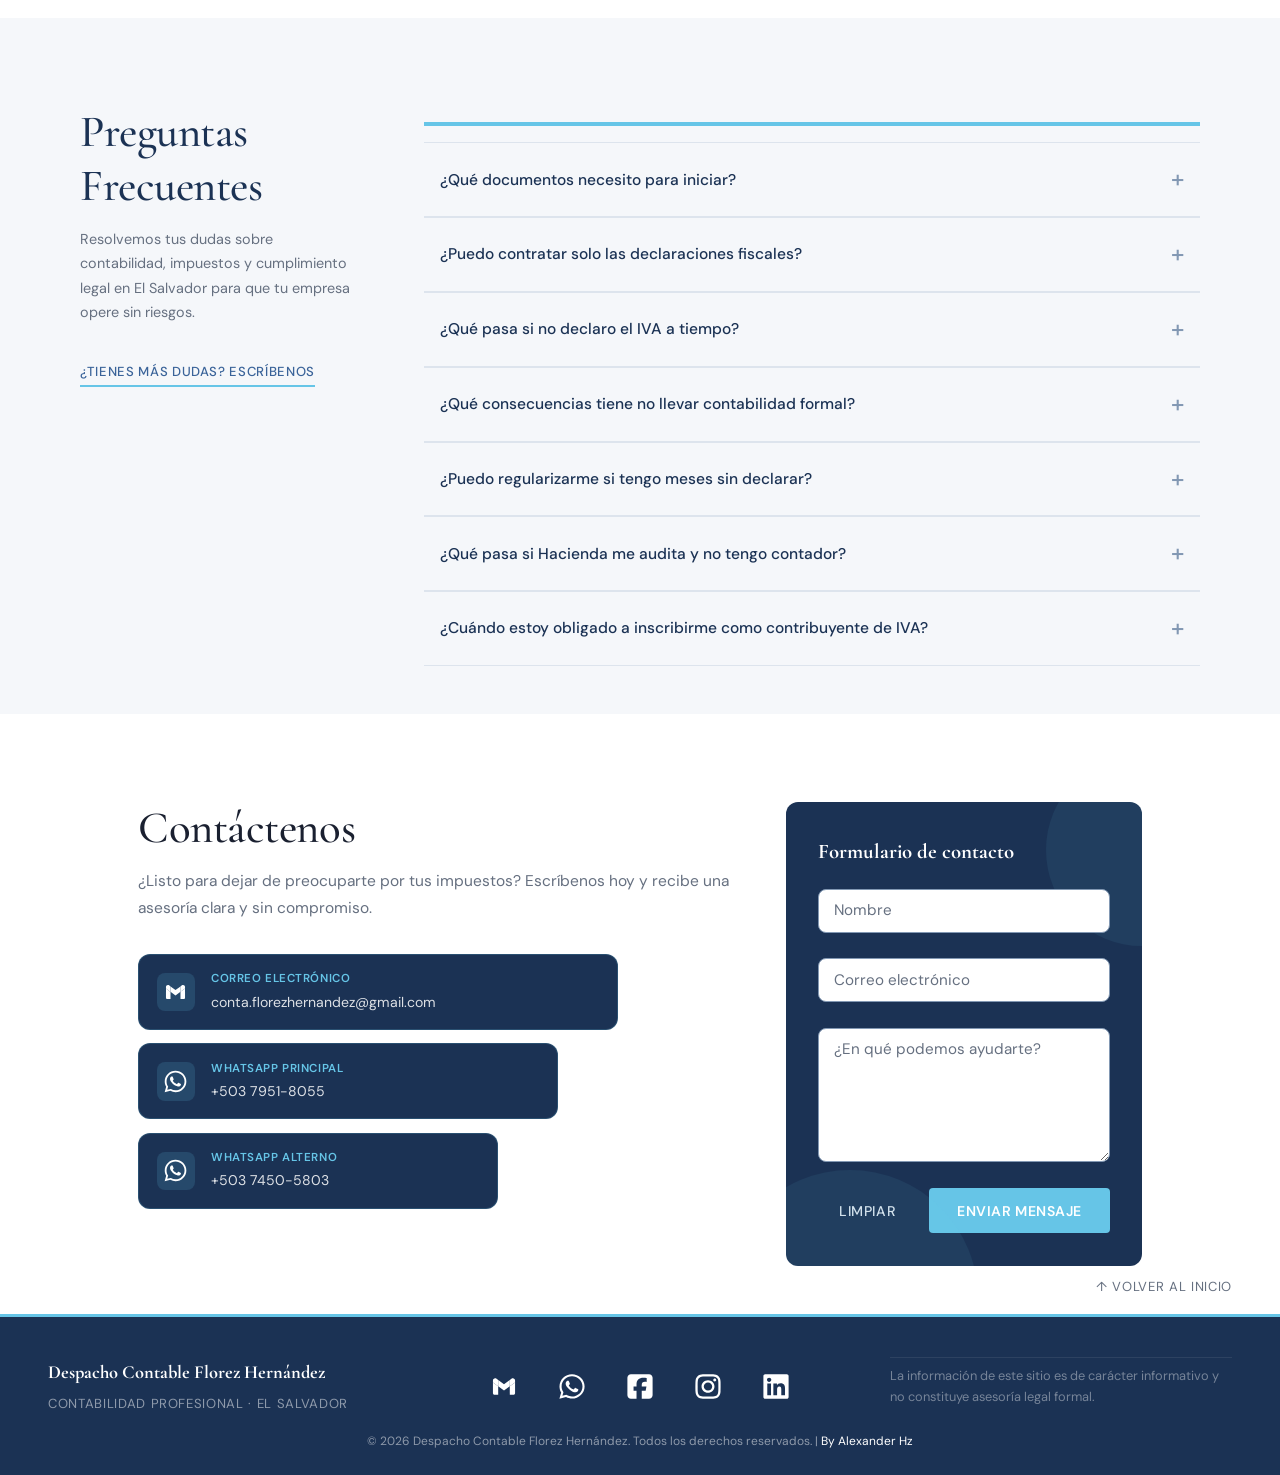
==== commit 838d8b70: "xd" ====
--- a/proyectos/contabilidad/index.html
+++ b/proyectos/contabilidad/index.html
@@ -180,175 +180,238 @@
         <div class="beneficios-header">
           <h2 id="beneficios-titulo">¿Por qué elegirnos?</h2>
           <p>
-            Atendemos desde pequeños negocios hasta estructuras complejas como
-            <strong>cooperativas, ONG y asociaciones sin fines de lucro</strong>,
-            con la misma atención y compromiso en cada caso.
+            Atendemos desde pequeños negocios hasta estructuras complejas con el
+            mismo compromiso.
           </p>
         </div>
 
-        <ul>
-          <li>
-            <span class="beneficio-icono" aria-hidden="true">
-              <svg viewBox="0 0 24 24" fill="none" stroke="currentColor" stroke-width="1.8" stroke-linecap="round" stroke-linejoin="round"><circle cx="12" cy="12" r="10"/><polyline points="12 6 12 12 16 14"/></svg>
-            </span>
-            <strong>Más de dos décadas</strong>
-            <span>en contaduría pública</span>
-          </li>
-          <li>
-            <span class="beneficio-icono" aria-hidden="true">
-              <svg viewBox="0 0 24 24" fill="none" stroke="currentColor" stroke-width="1.8" stroke-linecap="round" stroke-linejoin="round"><path d="M17 21v-2a4 4 0 0 0-4-4H5a4 4 0 0 0-4 4v2"/><circle cx="9" cy="7" r="4"/><path d="M23 21v-2a4 4 0 0 0-3-3.87"/><path d="M16 3.13a4 4 0 0 1 0 7.75"/></svg>
-            </span>
-            <strong>Especialización única</strong>
-            <span>en cooperativas, ONG y sector agrícola</span>
-          </li>
-          <li>
-            <span class="beneficio-icono" aria-hidden="true">
-              <svg viewBox="0 0 24 24" fill="none" stroke="currentColor" stroke-width="1.8" stroke-linecap="round" stroke-linejoin="round"><path d="M20 21v-2a4 4 0 0 0-4-4H8a4 4 0 0 0-4 4v2"/><circle cx="12" cy="7" r="4"/></svg>
-            </span>
-            <strong>Atención directa</strong>
-            <span>y personalizada en cada caso</span>
-          </li>
-          <li>
-            <span class="beneficio-icono" aria-hidden="true">
-              <svg viewBox="0 0 24 24" fill="none" stroke="currentColor" stroke-width="1.8" stroke-linecap="round" stroke-linejoin="round"><line x1="18" y1="20" x2="18" y2="10"/><line x1="12" y1="20" x2="12" y2="4"/><line x1="6" y1="20" x2="6" y2="14"/></svg>
-            </span>
-            <strong>Informes claros</strong>
-            <span>para una mejor toma de decisiones</span>
-          </li>
-        </ul>
+        <div class="bento-grid">
+          <article class="bento-item destacado">
+            <div class="bento-header">
+              <div class="bento-icono">
+                <svg
+                  viewBox="0 0 24 24"
+                  fill="none"
+                  stroke="currentColor"
+                  stroke-width="2"
+                  stroke-linecap="round"
+                  stroke-linejoin="round"
+                >
+                  <circle cx="12" cy="12" r="10" />
+                  <polyline points="12 6 12 12 16 14" />
+                </svg>
+              </div>
+              <span class="bento-tag">Experiencia</span>
+            </div>
+            <h3>Más de dos décadas en contaduría pública</h3>
+            <p>
+              Conocimiento profundo del marco legal y tributario salvadoreño
+              para blindar tu negocio.
+            </p>
+          </article>
+
+          <article class="bento-item">
+            <div class="bento-header">
+              <div class="bento-icono">
+                <svg
+                  viewBox="0 0 24 24"
+                  fill="none"
+                  stroke="currentColor"
+                  stroke-width="2"
+                  stroke-linecap="round"
+                  stroke-linejoin="round"
+                >
+                  <path d="M17 21v-2a4 4 0 0 0-4-4H5a4 4 0 0 0-4 4v2" />
+                  <circle cx="9" cy="7" r="4" />
+                  <path d="M23 21v-2a4 4 0 0 0-3-3.87" />
+                  <path d="M16 3.13a4 4 0 0 1 0 7.75" />
+                </svg>
+              </div>
+              <span class="bento-tag">Sectores</span>
+            </div>
+            <h3>Cooperativas y ONG</h3>
+            <p>
+              Manejo experto del sector agrícola y asociaciones sin fines de
+              lucro.
+            </p>
+          </article>
+
+          <article class="bento-item">
+            <div class="bento-header">
+              <div class="bento-icono">
+                <svg
+                  viewBox="0 0 24 24"
+                  fill="none"
+                  stroke="currentColor"
+                  stroke-width="2"
+                  stroke-linecap="round"
+                  stroke-linejoin="round"
+                >
+                  <path d="M22 11.08V12a10 10 0 1 1-5.93-9.14" />
+                  <polyline points="22 4 12 14.01 9 11.01" />
+                </svg>
+              </div>
+              <span class="bento-tag">Seguridad</span>
+            </div>
+            <h3>Cumplimiento fiscal</h3>
+            <p>
+              Declaraciones precisas para operar sin errores ni multas
+              sorpresas.
+            </p>
+          </article>
+
+          <article class="bento-item">
+            <div class="bento-header">
+              <div class="bento-icono">
+                <svg
+                  viewBox="0 0 24 24"
+                  fill="none"
+                  stroke="currentColor"
+                  stroke-width="2"
+                  stroke-linecap="round"
+                  stroke-linejoin="round"
+                >
+                  <path
+                    d="M21 15a2 2 0 0 1-2 2H7l-4 4V5a2 2 0 0 1 2-2h14a2 2 0 0 1 2 2z"
+                  />
+                </svg>
+              </div>
+              <span class="bento-tag">Contacto</span>
+            </div>
+            <h3>Asesoría directa</h3>
+            <p>
+              Trato personalizado en cada caso, directamente con los expertos.
+            </p>
+          </article>
+
+          <article class="bento-item ancho-completo">
+            <div class="bento-header">
+              <div class="bento-icono">
+                <svg
+                  viewBox="0 0 24 24"
+                  fill="none"
+                  stroke="currentColor"
+                  stroke-width="2"
+                  stroke-linecap="round"
+                  stroke-linejoin="round"
+                >
+                  <line x1="18" y1="20" x2="18" y2="10" />
+                  <line x1="12" y1="20" x2="12" y2="4" />
+                  <line x1="6" y1="20" x2="6" y2="14" />
+                </svg>
+              </div>
+              <span class="bento-tag">Estrategia</span>
+            </div>
+            <div class="bento-content-horizontal">
+              <h3>Informes claros para mejores decisiones</h3>
+              <p>
+                No solo hacemos números; traducimos tu contabilidad en reportes
+                estratégicos para que sepas exactamente cómo hacer crecer tu
+                organización.
+              </p>
+            </div>
+          </article>
+        </div>
       </section>
 
       <!-- SERVICIOS -->
       <section id="servicios" aria-labelledby="servicios-titulo">
-        <h2 id="servicios-titulo">Servicios Contables</h2>
-        <span class="linea-decorativa" aria-hidden="true"></span>
-
-        <p>
-          Soluciones completas en contabilidad y cumplimiento fiscal, adaptadas
-          a la realidad de tu empresa o institución.
-        </p>
-
-        <div class="cards-grid">
-          <article aria-labelledby="servicio-fiscal">
-            <div class="servicio-icono" aria-hidden="true">
-              <svg viewBox="0 0 24 24" fill="none" stroke="currentColor" stroke-width="1.8" stroke-linecap="round" stroke-linejoin="round"><path d="M14 2H6a2 2 0 0 0-2 2v16a2 2 0 0 0 2 2h12a2 2 0 0 0 2-2V8z"/><polyline points="14 2 14 8 20 8"/><line x1="16" y1="13" x2="8" y2="13"/><line x1="16" y1="17" x2="8" y2="17"/><polyline points="10 9 9 9 8 9"/></svg>
-            </div>
-            <h3 id="servicio-fiscal">Cumplimiento Fiscal y Declaraciones</h3>
-            <p>Cumple con tus impuestos sin errores ni riesgos.</p>
-            <ul>
-              <li>Declaraciones mensuales de IVA</li>
-              <li>Pago a cuenta</li>
-              <li>Retenciones de renta</li>
-              <li>Declaración anual de renta</li>
-              <li>
-                Informes fiscales (F-910, F-915, F-930, F-955, F-211, F-11)
-              </li>
-              <li>Declaración de impuestos municipales</li>
-            </ul>
-          </article>
-
-          <article aria-labelledby="servicio-contabilidad">
-            <div class="servicio-icono" aria-hidden="true">
-              <svg viewBox="0 0 24 24" fill="none" stroke="currentColor" stroke-width="1.8" stroke-linecap="round" stroke-linejoin="round"><rect x="2" y="3" width="20" height="14" rx="2" ry="2"/><line x1="8" y1="21" x2="16" y2="21"/><line x1="12" y1="17" x2="12" y2="21"/></svg>
-            </div>
-            <h3 id="servicio-contabilidad">
-              Contabilidad Mensual y Control Financiero
-            </h3>
-            <p>Control total de las finanzas de tu empresa.</p>
-            <ul>
-              <li>Elaboración de libros de IVA</li>
-              <li>Registro contable completo</li>
-              <li>Balance general (prebalance)</li>
-              <li>Estado de resultados mensual y acumulado</li>
-              <li>Anexos a estados financieros (cuando aplique)</li>
-            </ul>
-          </article>
-
-          <article aria-labelledby="servicio-informes">
-            <div class="servicio-icono" aria-hidden="true">
-              <svg viewBox="0 0 24 24" fill="none" stroke="currentColor" stroke-width="1.8" stroke-linecap="round" stroke-linejoin="round"><line x1="18" y1="20" x2="18" y2="10"/><line x1="12" y1="20" x2="12" y2="4"/><line x1="6" y1="20" x2="6" y2="14"/><polyline points="2 20 22 20"/></svg>
-            </div>
-            <h3 id="servicio-informes">
-              Informes y Análisis para la Toma de Decisiones
-            </h3>
-            <p>Información clara y oportuna para hacer crecer tu negocio.</p>
-            <ul>
-              <li>Informes contables mensuales</li>
-              <li>Análisis de ingresos y gastos</li>
-              <li>Renta con cuadro de resultados</li>
-              <li>Informe de distribución de dividendos</li>
-              <li>Control y seguimiento financiero</li>
-            </ul>
-          </article>
-
-          <article aria-labelledby="servicio-legal">
-            <div class="servicio-icono" aria-hidden="true">
-              <svg viewBox="0 0 24 24" fill="none" stroke="currentColor" stroke-width="1.8" stroke-linecap="round" stroke-linejoin="round"><path d="M12 22s8-4 8-10V5l-8-3-8 3v7c0 6 8 10 8 10z"/></svg>
-            </div>
-            <h3 id="servicio-legal">
-              Gestión Legal Contable y Libros Oficiales
-            </h3>
-            <p>Respaldo legal completo para tu empresa.</p>
-            <ul>
-              <li>
-                <strong>Libros contables obligatorios:</strong>
+        <div class="servicios-header-editorial">
+          <h2 id="servicios-titulo">Servicios Contables</h2>
+          <p>
+            Soluciones completas en contabilidad y cumplimiento fiscal, adaptadas
+            a la realidad de tu empresa o institución.
+          </p>
+        </div>
+
+        <div class="servicios-lista-editorial">
+          
+          <article class="servicio-fila">
+            <div class="servicio-titulo">
+              <span>01</span>
+              <h3 id="servicio-fiscal">Cumplimiento Fiscal y Declaraciones</h3>
+            </div>
+            <div class="servicio-detalle">
+              <p>Cumple con tus impuestos sin errores ni riesgos.</p>
+              <ul>
+                <li>Declaraciones mensuales de IVA</li>
+                <li>Pago a cuenta</li>
+                <li>Retenciones de renta</li>
+                <li>Declaración anual de renta</li>
+                <li>Informes fiscales (F-910, F-915, F-930, F-955, F-211, F-11)</li>
+                <li>Declaración de impuestos municipales</li>
+              </ul>
+            </div>
+          </article>
+
+          <article class="servicio-fila">
+            <div class="servicio-titulo">
+              <span>02</span>
+              <h3 id="servicio-contabilidad">Contabilidad Mensual y Control Financiero</h3>
+            </div>
+            <div class="servicio-detalle">
+              <p>Control total de las finanzas de tu empresa.</p>
+              <ul>
+                <li>Elaboración de libros de IVA</li>
+                <li>Registro contable completo</li>
+                <li>Balance general (prebalance)</li>
+                <li>Estado de resultados mensual y acumulado</li>
+                <li>Anexos a estados financieros (cuando aplique)</li>
+              </ul>
+            </div>
+          </article>
+
+          <article class="servicio-fila">
+            <div class="servicio-titulo">
+              <span>03</span>
+              <h3 id="servicio-informes">Informes y Análisis para Decisiones</h3>
+            </div>
+            <div class="servicio-detalle">
+              <p>Información clara y oportuna para hacer crecer tu negocio.</p>
+              <ul>
+                <li>Informes contables mensuales</li>
+                <li>Análisis de ingresos y gastos</li>
+                <li>Renta con cuadro de resultados</li>
+                <li>Informe de distribución de dividendos</li>
+                <li>Control y seguimiento financiero</li>
+              </ul>
+            </div>
+          </article>
+
+          <article class="servicio-fila">
+            <div class="servicio-titulo">
+              <span>04</span>
+              <h3 id="servicio-legal">Gestión Legal Contable y Libros</h3>
+            </div>
+            <div class="servicio-detalle">
+              <p>Respaldo legal completo para tu empresa.</p>
+              <div class="servicio-detalle-columnas">
                 <ul>
-                  <li>Libro Diario-Mayor</li>
-                  <li>Libro de Estados Financieros</li>
+                  <li><strong>Libros obligatorios:</strong> Diario-Mayor, Estados Financieros</li>
+                  <li><strong>Libros legales:</strong> Registro de Accionistas, Actas de Junta General</li>
+                  <li>Libros de Junta Directiva y Aumentos/Disminuciones de Capital</li>
+                  <li>Libros de IVA</li>
                 </ul>
-              </li>
-              <li>
-                <strong>Libros legales:</strong>
-                <ul>
-                  <li>Libro de Registro de Accionistas</li>
-                  <li>Libro de Actas de Junta General</li>
-                  <li>Libro de Junta Directiva</li>
-                  <li>Libro de Aumentos y Disminuciones de Capital</li>
-                </ul>
-              </li>
-              <li>Libros de IVA</li>
-            </ul>
-          </article>
-
-          <article aria-labelledby="servicio-tramites">
-            <div class="servicio-icono" aria-hidden="true">
-              <svg viewBox="0 0 24 24" fill="none" stroke="currentColor" stroke-width="1.8" stroke-linecap="round" stroke-linejoin="round"><polyline points="22 12 18 12 15 21 9 3 6 12 2 12"/></svg>
-            </div>
-            <h3 id="servicio-tramites">Trámites y Servicios Complementarios</h3>
-            <p>Gestiones adicionales sin complicaciones.</p>
-            <ul>
-              <li>Solicitud de papelería vía web</li>
-              <li>Actualización de datos fiscales</li>
-              <li>Presentación de informes adicionales requeridos</li>
-            </ul>
-          </article>
-
-          <article aria-labelledby="servicio-constitucion">
-            <div class="servicio-icono" aria-hidden="true">
-              <svg viewBox="0 0 24 24" fill="none" stroke="currentColor" stroke-width="1.8" stroke-linecap="round" stroke-linejoin="round"><circle cx="12" cy="12" r="10"/><line x1="12" y1="8" x2="12" y2="12"/><line x1="12" y1="16" x2="12.01" y2="16"/></svg>
-            </div>
-            <h3 id="servicio-constitucion">
-              Constitución bajo el
-              <abbr title="Código de Comercio">Cód. de Comercio</abbr>
-            </h3>
-            <p>
-              ¿Quieres formalizar tu negocio? Te guiamos en todo el proceso
-              legal ante el
-              <strong>Registro de Comercio</strong> y el Ministerio de Hacienda
-              para que inicies operaciones con una base sólida y sin errores de
-              registro.
-            </p>
-            <ul>
-              <li>
-                Obtención de
-                <abbr title="Número de Identificación Tributaria">NIT</abbr> e
-                <abbr title="Número de Registro de Contribuyente">NRC</abbr>
-                empresarial
-              </li>
-              <li>Matrículas de comercio y solvencias municipales</li>
-              <li>Estructuración de catálogos de cuentas personalizados</li>
-            </ul>
-          </article>
+              </div>
+            </div>
+          </article>
+
+          <article class="servicio-fila">
+            <div class="servicio-titulo">
+              <span>05</span>
+              <h3 id="servicio-constitucion">Constitución y Trámites</h3>
+            </div>
+            <div class="servicio-detalle">
+              <p>Te guiamos en todo el proceso legal ante el Registro de Comercio y el Ministerio de Hacienda para que inicies operaciones con una base sólida.</p>
+              <ul>
+                <li>Obtención de NIT e NRC empresarial</li>
+                <li>Matrículas de comercio y solvencias municipales</li>
+                <li>Estructuración de catálogos de cuentas</li>
+                <li>Solicitud de papelería web y actualización de datos</li>
+              </ul>
+            </div>
+          </article>
+
         </div>
       </section>
 
@@ -389,6 +452,78 @@
         </figure>
       </section>
 
+<!-- NOSOTROS -->
+      <section id="nosotros" aria-labelledby="nosotros-titulo">
+        <div class="nosotros-grid">
+          
+          <div class="nosotros-intro">
+            <span class="etiqueta-seccion">Nuestra Firma</span>
+            <h2 id="nosotros-titulo">Sobre nosotros</h2>
+            <p>
+              Despacho Contable Florez Hernández combina el rigor académico de
+              la docencia universitaria con la aplicación práctica de años
+              asesorando empresas.
+            </p>
+            <p>
+              Nos especializamos en brindar tranquilidad financiera y legal a
+              <strong>empresas, cooperativas, ONG, asociaciones y sector
+              agrícola</strong>
+              en El Salvador.
+            </p>
+          </div>
+
+          <div class="nosotros-credenciales-panel">
+            <h3>Respaldo y garantía profesional</h3>
+            <div class="credenciales-lista">
+              
+              <div class="credencial-item">
+                <div class="credencial-icono" aria-hidden="true">
+                  <svg viewBox="0 0 24 24" fill="none" stroke="currentColor" stroke-width="2" stroke-linecap="round" stroke-linejoin="round">
+                    <path d="M12 22s8-4 8-10V5l-8-3-8 3v7c0 6 8 10 8 10z"/>
+                  </svg>
+                </div>
+                <div class="credencial-texto">
+                  <strong>Respaldo Institucional CVPCPA</strong>
+                  <p>Autorizados bajo el registro Nº 5667, garantizando el ejercicio legal de la contaduría.</p>
+                </div>
+              </div>
+
+              <div class="credencial-item">
+                <div class="credencial-icono" aria-hidden="true">
+                  <svg viewBox="0 0 24 24" fill="none" stroke="currentColor" stroke-width="2" stroke-linecap="round" stroke-linejoin="round">
+                    <path d="M14 2H6a2 2 0 0 0-2 2v16a2 2 0 0 0 2 2h12a2 2 0 0 0 2-2V8z"/>
+                    <polyline points="14 2 14 8 20 8"/>
+                    <line x1="16" y1="13" x2="8" y2="13"/>
+                    <line x1="16" y1="17" x2="8" y2="17"/>
+                    <polyline points="10 9 9 9 8 9"/>
+                  </svg>
+                </div>
+                <div class="credencial-texto">
+                  <strong>Fe Pública y Legalidad</strong>
+                  <p>Firma acreditada para la emisión de Dictámenes Fiscales y Auditorías Externas.</p>
+                </div>
+              </div>
+
+              <div class="credencial-item">
+                <div class="credencial-icono" aria-hidden="true">
+                  <svg viewBox="0 0 24 24" fill="none" stroke="currentColor" stroke-width="2" stroke-linecap="round" stroke-linejoin="round">
+                    <circle cx="12" cy="12" r="10"/>
+                    <line x1="12" y1="16" x2="12" y2="12"/>
+                    <line x1="12" y1="8" x2="12.01" y2="8"/>
+                  </svg>
+                </div>
+                <div class="credencial-texto">
+                  <strong>Acreditación Internacional FIBA</strong>
+                  <p>Certificación en Prevención de Lavado de Activos para fortalecer su transparencia bancaria.</p>
+                </div>
+              </div>
+
+            </div>
+          </div>
+
+        </div>
+      </section>
+
       <!-- PREGUNTAS FRECUENTES -->
       <section id="faq" aria-labelledby="faq-titulo">
         <div class="faq-wrapper">
@@ -482,99 +617,26 @@
         <!-- Fin faq-wrapper -->
       </section>
 
-      <!-- NOSOTROS -->
-      <section id="nosotros" aria-labelledby="nosotros-titulo">
-        <div class="nosotros-intro">
-          <div class="nosotros-texto">
-            <h2 id="nosotros-titulo">Sobre nosotros</h2>
-            <p>
-              Despacho Contable Florez Hernández tiene más de
-              <strong>23 años de experiencia en contaduría pública</strong> y
-              <strong>12 años en docencia universitaria</strong>, lo que nos permite
-              combinar rigor académico con aplicación práctica en cada cliente que
-              atendemos.
-            </p>
-
-            <p>
-              Nos especializamos en contabilidad para
-              <strong>empresas, cooperativas, ONG, asociaciones y sector agrícola</strong>
-              en El Salvador.
-            </p>
-          </div>
-
-          <div class="nosotros-stats">
-            <div class="stat-item">
-              <span class="stat-num">23</span>
-              <span class="stat-label">años de experiencia</span>
-            </div>
-            <div class="stat-item">
-              <span class="stat-num">12</span>
-              <span class="stat-label">años en docencia universitaria</span>
-            </div>
-            <div class="stat-item">
-              <span class="stat-num">2002</span>
-              <span class="stat-label">año de fundación</span>
-            </div>
-          </div>
-        </div>
-
-        <h3>Respaldo y garantía profesional</h3>
-        <ul>
-          <li>
-            <div class="credencial-icono" aria-hidden="true">
-              <svg viewBox="0 0 24 24" fill="none" stroke="currentColor" stroke-width="1.8" stroke-linecap="round" stroke-linejoin="round"><path d="M12 22s8-4 8-10V5l-8-3-8 3v7c0 6 8 10 8 10z"/></svg>
-            </div>
-            <div>
-              <strong>Respaldo Institucional:</strong> Autorizados por el
-              <abbr title="Consejo de Vigilancia de la Profesión de Contaduría Pública y Auditoría">CVPCPA</abbr>
-              bajo el
-              <a href="https://www.cvpcpa.gob.sv/webapp/servicios_cvpcpa/consulta_inscritos/" aria-label="Visitar web del creador de la pagina" target="_blank" rel="noopener noreferrer">
-                registro profesional <strong>Nº 5667</strong>
-              </a>
-              , garantizando el ejercicio legal de la contaduría y auditoría en El Salvador.
-            </div>
-          </li>
-          <li>
-            <div class="credencial-icono" aria-hidden="true">
-              <svg viewBox="0 0 24 24" fill="none" stroke="currentColor" stroke-width="1.8" stroke-linecap="round" stroke-linejoin="round"><rect x="3" y="11" width="18" height="11" rx="2" ry="2"/><path d="M7 11V7a5 5 0 0 1 10 0v4"/></svg>
-            </div>
-            <div>
-              <strong>Fe Pública y Legalidad:</strong> Firma acreditada para la
-              emisión de <strong>Dictámenes Fiscales</strong> y Auditorías
-              Externas, asegurando la validez de su información financiera ante el
-              Ministerio de Hacienda.
-            </div>
-          </li>
-          <li>
-            <div class="credencial-icono" aria-hidden="true">
-              <svg viewBox="0 0 24 24" fill="none" stroke="currentColor" stroke-width="1.8" stroke-linecap="round" stroke-linejoin="round"><circle cx="12" cy="8" r="6"/><path d="M15.477 12.89L17 22l-5-3-5 3 1.523-9.11"/></svg>
-            </div>
-            <div>
-              <strong>Acreditación Internacional FIBA:</strong> Certificación por la
-              <abbr title="Florida International Bankers Association">FIBA</abbr>
-              en Prevención de Lavado de Activos. Este estándar de cumplimiento
-              bancario internacional fortalece la transparencia de su empresa y
-              facilita su relación con instituciones financieras.
-            </div>
-          </li>
-        </ul>
-      </section>
+      
 
       <!-- CONTACTO -->
       <section id="contacto" aria-labelledby="contacto-titulo">
         <div class="contacto-grid">
-
           <div class="contacto-info">
             <h2 id="contacto-titulo">Contáctenos</h2>
             <p>
-              ¿Listo para dejar de preocuparte por tus impuestos?
-              Escríbenos hoy y recibe una asesoría clara y sin compromiso.
+              ¿Listo para dejar de preocuparte por tus impuestos? Escríbenos hoy
+              y recibe una asesoría clara y sin compromiso.
             </p>
 
             <address>
-              <a class="contacto-item" href="mailto:conta.florezhernandez@gmail.com?subject=Consulta%20de%20servicios" aria-label="Enviar correo a Despacho Contable Florez Hernández">
+              <a
+                class="contacto-item"
+                href="mailto:conta.florezhernandez@gmail.com?subject=Consulta%20de%20servicios"
+                aria-label="Enviar correo a Despacho Contable Florez Hernández"
+              >
                 <span class="contacto-item__icono" aria-hidden="true">
-                  <svg viewBox="0 0 24 24" fill="none" stroke="currentColor" stroke-width="1.8" stroke-linecap="round" stroke-linejoin="round"><path d="M4 4h16c1.1 0 2 .9 2 2v12c0 1.1-.9 2-2 2H4c-1.1 0-2-.9-2-2V6c0-1.1.9-2 2-2z"/><polyline points="22,6 12,13 2,6"/></svg>
+                  <span class="icon icon-gmail"></span>
                 </span>
                 <span class="contacto-item__texto">
                   <strong>Correo electrónico</strong>
@@ -582,9 +644,13 @@
                 </span>
               </a>
 
-              <a class="contacto-item" href="https://wa.me/50379518055?text=Hola,%20necesito%20asesoría%20contable" aria-label="Chatear con un contador por WhatsApp">
+              <a
+                class="contacto-item"
+                href="https://wa.me/50379518055?text=Hola,%20necesito%20asesoría%20contable"
+                aria-label="Chatear con un contador por WhatsApp"
+              >
                 <span class="contacto-item__icono" aria-hidden="true">
-                  <svg viewBox="0 0 24 24" fill="none" stroke="currentColor" stroke-width="1.8" stroke-linecap="round" stroke-linejoin="round"><path d="M22 16.92v3a2 2 0 0 1-2.18 2 19.79 19.79 0 0 1-8.63-3.07A19.5 19.5 0 0 1 4.69 12 19.79 19.79 0 0 1 1.65 3.42 2 2 0 0 1 3.62 1h3a2 2 0 0 1 2 1.72 12.84 12.84 0 0 0 .7 2.81 2 2 0 0 1-.45 2.11L8.09 9.91a16 16 0 0 0 6 6l1.27-1.27a2 2 0 0 1 2.11-.45 12.84 12.84 0 0 0 2.81.7A2 2 0 0 1 22 16.92z"/></svg>
+                  <span class="icon icon-whatsapp"></span>
                 </span>
                 <span class="contacto-item__texto">
                   <strong>WhatsApp principal</strong>
@@ -592,9 +658,13 @@
                 </span>
               </a>
 
-              <a class="contacto-item" href="https://wa.me/50374505803?text=Hola,%20necesito%20asesoría%20contable" aria-label="Chatear con un contador por WhatsApp">
+              <a
+                class="contacto-item"
+                href="https://wa.me/50374505803?text=Hola,%20necesito%20asesoría%20contable"
+                aria-label="Chatear con un contador por WhatsApp"
+              >
                 <span class="contacto-item__icono" aria-hidden="true">
-                  <svg viewBox="0 0 24 24" fill="none" stroke="currentColor" stroke-width="1.8" stroke-linecap="round" stroke-linejoin="round"><path d="M22 16.92v3a2 2 0 0 1-2.18 2 19.79 19.79 0 0 1-8.63-3.07A19.5 19.5 0 0 1 4.69 12 19.79 19.79 0 0 1 1.65 3.42 2 2 0 0 1 3.62 1h3a2 2 0 0 1 2 1.72 12.84 12.84 0 0 0 .7 2.81 2 2 0 0 1-.45 2.11L8.09 9.91a16 16 0 0 0 6 6l1.27-1.27a2 2 0 0 1 2.11-.45 12.84 12.84 0 0 0 2.81.7A2 2 0 0 1 22 16.92z"/></svg>
+                  <span class="icon icon-whatsapp"></span>
                 </span>
                 <span class="contacto-item__texto">
                   <strong>WhatsApp alterno</strong>
@@ -602,11 +672,6 @@
                 </span>
               </a>
             </address>
-
-            <div class="contacto-nota">
-              <svg viewBox="0 0 24 24" fill="none" stroke="currentColor" stroke-width="1.8" stroke-linecap="round" stroke-linejoin="round" aria-hidden="true"><circle cx="12" cy="12" r="10"/><polyline points="12 6 12 12 16 14"/></svg>
-              Respuesta en menos de 24 horas hábiles
-            </div>
           </div>
 
           <div class="contacto-formulario">
@@ -614,43 +679,41 @@
               <fieldset>
                 <legend>Formulario de contacto</legend>
 
-                <div class="form__inputs">
-                  <div class="form__item">
-                    <label for="nombre">Nombre</label>
-                    <input
-                      type="text"
-                      id="nombre"
-                      name="nombre"
-                      required
-                      autocomplete="name"
-                      maxlength="60"
-                      pattern="^[a-zA-ZáéíóúÁÉÍÓÚñÑüÜ\s]+$"
-                      title="Solo se permiten letras y espacios"
-                      placeholder="Juan Pérez"
-                    />
-                  </div>
-                  <div class="form__item">
-                    <label for="email">Correo electrónico</label>
-                    <input
-                      type="email"
-                      id="email"
-                      name="email"
-                      required
-                      autocomplete="email"
-                      placeholder="ejemplo@dominio.com"
-                    />
-                  </div>
-                </div>
-
-                <div class="form__item">
-                  <label for="mensaje">Mensaje</label>
+                <div class="form__item form__group--floating">
+                  <input
+                    type="text"
+                    id="nombre"
+                    name="nombre"
+                    required
+                    autocomplete="name"
+                    maxlength="60"
+                    pattern="^[a-zA-ZáéíóúÁÉÍÓÚñÑüÜ\s]+$"
+                    title="Solo se permiten letras y espacios"
+                    placeholder=""
+                  />
+                  <label for="nombre">Nombre</label>
+                </div>
+                <div class="form__item form__group--floating">
+                  <input
+                    type="email"
+                    id="email"
+                    name="email"
+                    required
+                    autocomplete="email"
+                    placeholder=""
+                  />
+                  <label for="email">Correo electrónico</label>
+                </div>
+
+                <div class="form__item form__group--floating">
                   <textarea
                     id="mensaje"
                     name="mensaje"
                     rows="5"
-                    placeholder="¿En qué podemos ayudarte?"
+                    placeholder=""
                     required
                   ></textarea>
+                  <label for="mensaje">¿En qué podemos ayudarte?</label>
                 </div>
 
                 <input
@@ -666,7 +729,6 @@
               </fieldset>
             </form>
           </div>
-
         </div>
       </section>
       <a href="#top" aria-label="Volver al inicio de la página"
@@ -757,4 +819,4 @@
       </p>
     </footer>
   </body>
-</html>+</html>
--- a/proyectos/contabilidad/assets/css/styles.css
+++ b/proyectos/contabilidad/assets/css/styles.css
@@ -14,9 +14,11 @@
   --primario-sombra: #8298b3; /* Azul grisáceo */
   --secundario: #66c5e7; /* Celeste — acento */
   --secundario-light: #9ed2e5; /* Celeste suave */
+  --secundario-sombra: #31b5e6; /* Celeste muy suave */
 
   /* Derivados para uso interno */
   --azul: var(--primario);
+  --azul-light: #b7c5d8;
   --azul-oscuro: #2a4d7a;
   --azul-profundo: #1b3254;
   --azul-opaco: #2a4b77;
@@ -233,9 +235,7 @@
 }
 
 /* Secciones con fondo propio — no sobreescribir */
-#beneficios,
-#testimonios,
-#contacto {
+#testimonios {
   background-color: unset;
 }
 
@@ -382,206 +382,295 @@
 }
 
 /* ══════════════════════════════════════════════════════════════
-   BENEFICIOS — cards con ícono SVG sobre fondo oscuro
+   BENEFICIOS — cards con ícono SVG sobre fondo blanco
 ══════════════════════════════════════════════════════════════ */
-#beneficios {
-  background: linear-gradient(160deg, var(--azul-profundo) 0%, var(--azul-opaco) 100%) !important;
-  color: var(--blanco);
-}
 
 .beneficios-header {
   max-width: 680px;
   margin-bottom: 3rem;
 }
 
-.beneficios-header h2 {
-  color: var(--blanco);
-  margin-bottom: 0.75rem;
-}
-
 .beneficios-header p {
-  color: rgba(255, 255, 255, 0.72);
+  color: var(--gris-texto);
   font-size: 1rem;
   line-height: 1.75;
 }
 
-.beneficios-header strong {
-  color: var(--secundario);
-  font-weight: 500;
-}
-
-#beneficios ul {
-  display: grid;
-  grid-template-columns: repeat(auto-fit, minmax(200px, 1fr));
-  gap: 1.5rem;
-  padding: 0;
-  list-style: none;
-}
-
-#beneficios li {
-  display: flex;
-  flex-direction: column;
-  align-items: flex-start;
-  gap: 0.4rem;
-
-  padding: 1.75rem 1.5rem;
-  background: rgba(255, 255, 255, 0.05);
-
-  border: 1px solid rgba(102, 197, 231, 0.18);
-  border-radius: var(--radio-lg);
-
-  transition:
-    background var(--transicion),
-    border-color var(--transicion),
-    transform var(--transicion);
-}
-
-#beneficios li:hover {
-  background: rgba(102, 197, 231, 0.1);
-  border-color: rgba(102, 197, 231, 0.45);
-  transform: translateY(-3px);
-}
-
-.beneficio-icono {
-  display: flex;
-  align-items: center;
-  justify-content: center;
-
-  width: 2.75rem;
-  height: 2.75rem;
-  margin-bottom: 0.6rem;
-  background: rgba(102, 197, 231, 0.15);
-
-  color: var(--secundario);
-
-  border-radius: var(--radio-md);
-}
-
-.beneficio-icono svg {
-  width: 1.35rem;
-  height: 1.35rem;
-}
-
-#beneficios li strong {
-  font-size: 1rem;
-  font-weight: 600;
-  color: var(--blanco);
-  line-height: 1.3;
-}
-
-#beneficios li span:not(.beneficio-icono) {
-  font-size: 0.85rem;
-  color: rgba(255, 255, 255, 0.6);
-  line-height: 1.5;
-}
-
-/* ══════════════════════════════════════════════════════════════
-   SERVICIOS — cards con ícono SVG y diseño moderno
-══════════════════════════════════════════════════════════════ */
-#servicios > p {
-  max-width: 700px;
-  margin-bottom: 2.5rem;
-  color: var(--gris-texto);
-  font-size: 0.97rem;
-}
-
-#servicios .cards-grid {
+.bento-grid {
   display: grid;
   grid-template-columns: repeat(auto-fit, minmax(280px, 1fr));
   gap: 1.5rem;
 }
 
-#servicios article {
+.bento-item {
   display: flex;
   flex-direction: column;
-
-  padding: 2rem;
+  justify-content: center;
+  padding: 2.5rem 2rem;
   background: var(--blanco);
-
   border: 1px solid var(--gris-medio);
   border-radius: var(--radio-lg);
   box-shadow: var(--sombra-fina);
-
-  transition:
-    box-shadow var(--transicion),
-    transform var(--transicion),
-    border-color var(--transicion);
-}
-
-#servicios article:hover {
+  
+  /* Optimizando la animación por hardware */
+  will-change: transform, box-shadow, border-color;
+  transition: box-shadow var(--transicion), transform var(--transicion), border-color var(--transicion);
+}
+
+.bento-item:hover {
   box-shadow: var(--sombra-media);
   transform: translateY(-4px);
   border-color: var(--secundario-light);
 }
 
-.servicio-icono {
+
+
+/* Etiqueta superior sutil */
+.bento-tag {
+  align-self: flex-start;
+  margin-bottom: 1rem;
+  padding: 0.3rem 0.8rem;
+  background: var(--azul-suave);
+  color: var(--primario);
+  font-size: 0.75rem;
+  font-weight: 600;
+  letter-spacing: 0.05em;
+  text-transform: uppercase;
+  border-radius: 2rem;
+}
+
+.bento-item h3 {
+  margin-bottom: 0.8rem;
+  font-size: 1.25rem;
+  font-weight: 600;
+  line-height: 1.3;
+  color: var(--azul-profundo);
+  font-family: var(--fuente-cuerpo);
+}
+
+.bento-item p {
+  font-size: 0.95rem;
+  color: var(--gris-texto);
+  line-height: 1.6;
+}
+
+.bento-header {
+  display: flex;
+  align-items: center;
+  gap: 1rem;
+  margin-bottom: 1.25rem;
+}
+
+.bento-icono {
   display: flex;
   align-items: center;
   justify-content: center;
-
-  width: 3rem;
-  height: 3rem;
+  width: 2.5rem;
+  height: 2.5rem;
+  background: var(--azul-suave);
+  color: var(--primario);
+  border-radius: var(--radio-md);
+  transition: transform var(--transicion);
+  will-change: transform;
+}
+
+.bento-icono svg {
+  width: 1.25rem;
+  height: 1.25rem;
+}
+
+.bento-item:hover .bento-icono {
+  transform: scale(1.1) rotate(-5deg);
+}
+
+.bento-tag {
+  margin-bottom: 0; /* Quitamos el margen que tenía antes porque ahora está en el flex header */
+}
+
+/* Ajuste para la card destacada */
+.bento-item.destacado .bento-icono {
+  background: rgba(255, 255, 255, 0.1);
+  color: var(--secundario);
+}
+
+/* Rompiendo la monotonía de la cuadrícula en pantallas grandes */
+@media (min-width: 768px) {
+  .bento-item.destacado {
+    grid-column: span 3;
+    background: linear-gradient(135deg, var(--azul-profundo), var(--azul-oscuro));
+    border: none;
+  }
+  
+  .bento-item.destacado h3,
+  .bento-item.destacado p {
+    color: var(--blanco);
+  }
+
+  .bento-item.destacado p {
+    opacity: 0.85;
+  }
+
+  .bento-item.destacado .bento-tag {
+    background: rgba(255, 255, 255, 0.1);
+    color: var(--secundario);
+  }
+
+  .bento-item.ancho-completo {
+    grid-column: 1 / -1;
+    flex-direction: row;
+    align-items: center;
+    justify-content: space-between;
+    gap: 3rem;
+  }
+  
+  .bento-item.ancho-completo h3 {
+    margin-bottom: 0;
+    flex: 1;
+    font-size: 1.5rem;
+  }
+  
+  .bento-item.ancho-completo p {
+    flex: 2;
+  }
+}
+
+/* --- BENTO GRID MEJORADO --- */
+.bento-icono {
+  display: flex;
+  align-items: center;
+  justify-content: center;
+  width: 2.8rem;
+  height: 2.8rem;
+  background: var(--azul-suave);
+  color: var(--primario);
+  border-radius: 50%;
+  transition: transform 0.3s ease;
+  will-change: transform;
+}
+
+.bento-item:hover .bento-icono {
+  transform: rotate(-10deg) scale(1.1);
+  background: var(--secundario-light);
+}
+
+.bento-content-horizontal {
+  display: grid;
+  grid-template-columns: 1fr 1fr;
+  gap: 2rem;
+  align-items: center;
+}
+
+@media (max-width: 768px) {
+  .bento-content-horizontal { grid-template-columns: 1fr; gap: 0.5rem; }
+}
+
+/* ══════════════════════════════════════════════════════════════
+   SERVICIOS — cards con ícono SVG y diseño moderno
+/* ══════════════════════════════════════════════════════════════
+   SERVICIOS — Estilo Editorial / Libro Mayor (Sin Cards)
+══════════════════════════════════════════════════════════════ */
+
+.servicios-header-editorial {
+  margin-bottom: 3rem;
+  max-width: 700px;
+}
+
+.servicios-lista-editorial {
+  display: flex;
+  flex-direction: column;
+  /* Una línea gruesa superior para dar estilo de documento formal */
+  border-top: 3px solid var(--primario); 
+}
+
+.servicio-fila {
+  display: grid;
+  grid-template-columns: 1fr;
+  gap: 1.5rem;
+  padding: 2.5rem 0;
+  /* Línea divisoria fina entre cada servicio */
+  border-bottom: 1px solid rgba(58, 99, 153, 0.2); 
+  transition: background-color 0.3s ease, padding-left 0.3s ease;
+}
+
+/* Efecto hover muy sutil y elegante */
+.servicio-fila:hover {
+  background-color: rgba(102, 197, 231, 0.03); /* Un celeste casi transparente */
+  padding-left: 1rem;
+}
+
+.servicio-titulo {
+  display: flex;
+  flex-direction: column;
+  gap: 0.5rem;
+}
+
+.servicio-titulo span {
+  font-family: 'DM Sans', sans-serif;
+  font-size: 0.9rem;
+  font-weight: 700;
+  color: var(--secundario);
+  letter-spacing: 2px;
+}
+
+.servicio-titulo h3 {
+  font-size: 1.5rem;
+  color: var(--azul-profundo);
+  margin: 0;
+  line-height: 1.3;
+}
+
+.servicio-detalle p {
+  font-weight: 500;
+  color: var(--primario);
   margin-bottom: 1.25rem;
-  background: var(--azul-suave);
-
-  color: var(--azul);
-
-  border-radius: var(--radio-md);
-  border: 1px solid var(--azul-claro);
-  transition: background var(--transicion), color var(--transicion);
-}
-
-#servicios article:hover .servicio-icono {
-  background: var(--primario);
-  color: var(--blanco);
-  border-color: var(--primario);
-}
-
-.servicio-icono svg {
-  width: 1.4rem;
-  height: 1.4rem;
-}
-
-#servicios h3 {
-  margin-bottom: 0.35rem;
   font-size: 1.05rem;
+}
+
+.servicio-detalle ul {
+  list-style: none;
+  padding: 0;
+  margin: 0;
+  display: grid;
+  grid-template-columns: 1fr;
+  gap: 0.8rem;
+}
+
+.servicio-detalle ul li {
+  position: relative;
+  padding-left: 1.5rem;
+  color: var(--gris-texto);
+  font-size: 0.95rem;
+  line-height: 1.5;
+}
+
+/* Viñeta personalizada minimalista */
+.servicio-detalle ul li::before {
+  content: "—";
+  position: absolute;
+  left: 0;
+  color: var(--secundario);
   font-weight: 700;
-  line-height: 1.35;
-  color: var(--azul-profundo);
-  letter-spacing: 0;
-  text-transform: none;
-}
-
-#servicios article > p {
-  margin-bottom: 1.1rem;
-  padding-bottom: 1rem;
-  border-bottom: 1px solid var(--gris-medio);
-
-  font-size: 0.83rem;
-  font-weight: 400;
-  color: var(--gris-texto);
-  letter-spacing: 0;
-}
-
-#servicios ul {
-  display: flex;
-  flex-direction: column;
-  gap: 0.35rem;
-
-  font-size: 0.88rem;
-  color: var(--negro-suave);
-}
-
-#servicios ul li {
-  padding-left: 0.25rem;
-}
-
-#servicios ul li::marker {
-  color: var(--secundario);
-}
-
-/* ══════════════════════════════════════════════════════════════
-   PROCESO
+}
+
+/* Diseño de dos columnas para pantallas grandes */
+@media (min-width: 800px) {
+  .servicio-fila {
+    grid-template-columns: 1fr 2fr; /* El título ocupa 1/3, el contenido 2/3 */
+    gap: 4rem;
+    padding: 3.5rem 0;
+  }
+  
+  .servicio-titulo h3 {
+    font-size: 1.8rem;
+  }
+  
+  /* Dividimos las listas largas en 2 columnas para aprovechar el espacio horizontal */
+  .servicio-detalle ul {
+    grid-template-columns: repeat(2, 1fr);
+    column-gap: 2rem;
+  }
+}
+
 ══════════════════════════════════════════════════════════════ */
 /* ══════════════════════════════════════════════════════════════
    PROCESO — línea de tiempo horizontal tipo journey map
@@ -904,208 +993,172 @@
 }
 
 /* ══════════════════════════════════════════════════════════════
-   NOSOTROS — layout dos columnas con estadísticas destacadas
+   NOSOTROS — Diseño de Grid con Panel Lateral
 ══════════════════════════════════════════════════════════════ */
-#nosotros {
+.nosotros-grid {
+  display: grid;
+  grid-template-columns: 1fr;
+  gap: 3rem;
+  align-items: center;
+}
+
+/* En pantallas de tablet/escritorio, dividimos en dos columnas */
+@media (min-width: 850px) {
+  .nosotros-grid {
+    grid-template-columns: 1fr 1fr;
+    gap: 4rem;
+  }
+}
+
+.etiqueta-seccion {
+  display: inline-block;
+  margin-bottom: 1rem;
+  padding: 0.3rem 0.8rem;
+  background: var(--azul-suave);
+  color: var(--primario);
+  font-size: 0.75rem;
+  font-weight: 700;
+  letter-spacing: 0.08em;
+  text-transform: uppercase;
+  border-radius: 2rem;
+}
+
+.nosotros-intro {
+  margin-bottom: 0;
+  padding-bottom: 0;
+  border-bottom: none;
+}
+
+.nosotros-intro h2 {
+  margin-bottom: 1.5rem;
+}
+
+.nosotros-intro p {
+  margin-bottom: 1.25rem;
+  color: var(--gris-texto);
+  font-size: 1.05rem;
+  line-height: 1.8;
+}
+
+.nosotros-intro p strong {
+  color: var(--azul-profundo);
+  font-weight: 500;
+}
+
+/* Estilo del panel de credenciales */
+.nosotros-credenciales-panel {
+  background: var(--gris-claro);
+  padding: clamp(1.5rem, 4vw, 2.5rem);
+  border-radius: var(--radio-lg);
+  border: 1px solid var(--gris-medio);
+  box-shadow: var(--sombra-fina);
+}
+
+.nosotros-credenciales-panel h3 {
+  margin-bottom: 2rem;
+  font-size: 1.2rem;
+  font-weight: 600;
+  color: var(--azul-profundo);
+  border-bottom: 2px solid var(--secundario-light);
+  padding-bottom: 0.5rem;
+  display: inline-block;
+}
+
+.credenciales-lista {
+  display: flex;
+  flex-direction: column;
+  gap: 1.5rem;
+}
+
+.credencial-item {
+  display: flex;
+  gap: 1rem;
+  align-items: flex-start;
+  transition: transform var(--transicion);
+}
+
+.credencial-item:hover {
+  transform: translateX(4px);
+}
+
+.credencial-icono {
+  flex-shrink: 0;
+  display: flex;
+  align-items: center;
+  justify-content: center;
+  width: 2.8rem;
+  height: 2.8rem;
+  background: var(--blanco);
+  color: var(--primario);
+  border-radius: var(--radio-md);
+  box-shadow: var(--sombra-fina);
+  border: 1px solid var(--gris-medio);
+}
+
+.credencial-icono svg {
+  width: 1.4rem;
+  height: 1.4rem;
+}
+
+.credencial-texto strong {
   display: block;
-}
-
-.nosotros-intro {
+  margin-bottom: 0.25rem;
+  color: var(--azul-oscuro);
+  font-weight: 600;
+  font-size: 1rem;
+  line-height: 1.3;
+}
+
+.credencial-texto p {
+  font-size: 0.9rem;
+  color: var(--gris-texto);
+  line-height: 1.6;
+  margin: 0;
+}
+
+
+
+/* ══════════════════════════════════════════════════════════════
+   CONTACTO — layout dos columnas: panel azul + formulario
+══════════════════════════════════════════════════════════════ */
+.contacto-grid {
   display: grid;
   grid-template-columns: 1fr auto;
   gap: 3rem;
-  align-items: start;
-  margin-bottom: 3rem;
-  padding-bottom: 3rem;
-  border-bottom: 1px solid var(--gris-medio);
-}
-
-.nosotros-texto h2 {
-  margin-bottom: 1rem;
-}
-
-.nosotros-texto p {
-  max-width: 560px;
-  margin-bottom: 0.85rem;
-  color: var(--gris-texto);
+}
+
+.contacto-info h2 {
+  margin-bottom: 0.75rem;
+
+  color: var(--negro-suave);
+}
+
+.contacto-info > p {
+  margin-bottom: 2rem;
+
   font-size: 0.97rem;
   line-height: 1.75;
-}
-
-.nosotros-texto strong {
-  color: var(--azul-oscuro);
-  font-weight: 600;
-}
-
-.nosotros-stats {
+  color: var(--gris-texto);
+}
+
+#contacto address {
   display: flex;
   flex-direction: column;
-  gap: 1.25rem;
-  min-width: 200px;
-}
-
-.stat-item {
-  display: flex;
-  flex-direction: column;
-  align-items: center;
-  text-align: center;
-
-  padding: 1.25rem 1.5rem;
-  background: var(--azul-suave);
-
-  border: 1px solid var(--azul-claro);
-  border-radius: var(--radio-lg);
-  border-left: 4px solid var(--secundario);
-}
-
-.stat-num {
-  display: block;
-  font-family: var(--fuente-display);
-  font-size: 2.8rem;
-  font-weight: 600;
-  line-height: 1;
-  color: var(--azul-profundo);
-  letter-spacing: -0.02em;
-}
-
-.stat-label {
-  display: block;
-  margin-top: 0.35rem;
-  font-size: 0.78rem;
-  font-weight: 500;
-  letter-spacing: 0.04em;
-  text-transform: uppercase;
-  color: var(--gris-texto);
-}
-
-#nosotros h3 {
-  margin-bottom: 1.25rem;
-  font-size: 1.15rem;
-  font-weight: 700;
-  text-transform: uppercase;
-  letter-spacing: 0.06em;
-  color: var(--azul);
-}
-
-#nosotros ul {
-  display: flex;
-  flex-direction: column;
+  gap: 0.85rem;
+
+  margin-bottom: 1.5rem;
+
+  font-style: normal;
+}
+
+.contacto-item {
+  display: flex;
+  align-items: center;
   gap: 1rem;
-  padding: 0;
-  list-style: none;
-}
-
-#nosotros li {
-  display: flex;
-  align-items: flex-start;
-  gap: 1rem;
-
-  padding: 1.25rem 1.5rem;
-  background: var(--blanco);
-
-  border: 1px solid var(--gris-medio);
-  border-radius: var(--radio-lg);
-  box-shadow: var(--sombra-fina);
-
-  font-size: 0.93rem;
-  color: var(--negro-suave);
-  line-height: 1.65;
-
-  transition: box-shadow var(--transicion), border-color var(--transicion);
-}
-
-#nosotros li:hover {
-  box-shadow: var(--sombra-media);
-  border-color: var(--azul-claro);
-}
-
-.credencial-icono {
-  flex-shrink: 0;
-  display: flex;
-  align-items: center;
-  justify-content: center;
-
-  width: 2.5rem;
-  height: 2.5rem;
-  margin-top: 0.1rem;
-  background: var(--azul-suave);
-
-  color: var(--azul);
-
-  border-radius: var(--radio-md);
-  border: 1px solid var(--azul-claro);
-}
-
-.credencial-icono svg {
-  width: 1.2rem;
-  height: 1.2rem;
-}
-
-#nosotros li strong {
-  color: var(--azul-oscuro);
-  font-weight: 600;
-}
-
-@media (max-width: 700px) {
-  .nosotros-intro {
-    grid-template-columns: 1fr;
-  }
-
-  .nosotros-stats {
-    flex-direction: row;
-    flex-wrap: wrap;
-    min-width: 0;
-  }
-
-  .stat-item {
-    flex: 1 1 130px;
-  }
-}
-
-/* ══════════════════════════════════════════════════════════════
-   CONTACTO — layout dos columnas: info + formulario
-══════════════════════════════════════════════════════════════ */
-#contacto {
-  background: linear-gradient(160deg, var(--azul-profundo) 0%, var(--azul-oscuro) 100%) !important;
-  color: var(--blanco);
-}
-
-.contacto-grid {
-  display: grid;
-  grid-template-columns: 1fr 1.2fr;
-  gap: 4rem;
-  align-items: start;
-}
-
-/* Columna izquierda */
-.contacto-info h2 {
-  color: var(--blanco);
-  margin-bottom: 0.75rem;
-}
-
-.contacto-info > p {
-  color: rgba(255, 255, 255, 0.7);
-  font-size: 0.97rem;
-  line-height: 1.75;
-  margin-bottom: 2.5rem;
-  max-width: 100%;
-}
-
-#contacto address {
-  display: flex;
-  flex-direction: column;
-  gap: 1rem;
-  margin-bottom: 2rem;
-  font-style: normal;
-}
-
-.contacto-item {
-  display: flex;
-  align-items: center;
-  gap: 1rem;
-
-  padding: 1rem 1.25rem;
-  background: rgba(255, 255, 255, 0.07);
+
+  width: 80%;
+  padding: 0.9rem 1.1rem;
+  background: var(--azul-profundo);
 
   border: 1px solid rgba(102, 197, 231, 0.2);
   border-radius: var(--radio-lg);
@@ -1118,61 +1171,61 @@
 }
 
 .contacto-item:hover {
-  background: rgba(102, 197, 231, 0.12);
+  background: var(--azul-opaco);
   border-color: rgba(102, 197, 231, 0.5);
   transform: translateX(4px);
-  color: var(--blanco);
+}
+
+.contacto-item:nth-child(2) {
+  width: 70%;
+}
+
+.contacto-item:nth-child(3) {
+  width: 60%;
 }
 
 .contacto-item__icono {
-  flex-shrink: 0;
   display: flex;
   align-items: center;
   justify-content: center;
 
-  width: 2.5rem;
-  height: 2.5rem;
+  width: 2.4rem;
+  height: 2.4rem;
   background: rgba(102, 197, 231, 0.15);
 
-  color: var(--secundario);
-
   border-radius: var(--radio-md);
 }
 
-.contacto-item__icono svg {
-  width: 1.2rem;
-  height: 1.2rem;
-}
-
 .contacto-item__texto {
   display: flex;
   flex-direction: column;
-  gap: 0.15rem;
+  gap: 0.1rem;
 }
 
 .contacto-item__texto strong {
   display: block;
-  font-size: 0.75rem;
-  font-weight: 500;
+  font-size: 0.72rem;
+  font-weight: 600;
   letter-spacing: 0.05em;
   text-transform: uppercase;
   color: var(--secundario);
 }
 
 .contacto-item__texto {
-  font-size: 0.9rem;
+  font-size: 0.88rem;
   color: rgba(255, 255, 255, 0.85);
 }
 
 .contacto-nota {
+  position: relative;
   display: flex;
   align-items: center;
   gap: 0.6rem;
 
   padding: 0.75rem 1rem;
-  background: rgba(102, 197, 231, 0.08);
-
-  font-size: 0.82rem;
+  background: var(--azul-profundo);
+
+  font-size: 0.8rem;
   font-weight: 500;
   letter-spacing: 0.03em;
   color: var(--secundario);
@@ -1187,37 +1240,78 @@
   flex-shrink: 0;
 }
 
-/* Formulario en columna derecha */
-.contacto-formulario form {
-  margin: 0;
+/* Círculo decorativo de fondo */
+#contacto form::before {
+  content: "";
+
+  position: absolute;
+  top: -3rem;
+  right: -6rem;
+
+  width: 12rem;
+  height: 12rem;
+  background: rgba(102, 197, 231, 0.08);
+
+  border-radius: 50%;
+
+  pointer-events: none;
+}
+
+#contacto form {
+  position: relative;
+
+  padding: 2rem;
+  background: var(--azul-profundo);
+
+  border-radius: var(--radio-lg);
+
+  overflow: hidden;
+
+  transition:
+    box-shadow var(--transicion),
+    transform var(--transicion);
+}
+
+/* Círculo decorativo de fondo */
+#contacto form::after {
+  content: "";
+
+  position: absolute;
+  bottom: -10rem;
+  left: -4rem;
+
+  width: 16rem;
+  height: 16rem;
+  background: rgba(102, 197, 231, 0.08);
+
+  border-radius: 50%;
+
+  pointer-events: none;
+}
+
+#contacto form:hover {
+  box-shadow:
+    0 20px 25px -5px rgba(0, 0, 0, 0.4),
+    0 10px 10px -5px rgba(0, 0, 0, 0.1);
+  transform: translateY(-4px);
 }
 
 #contacto fieldset {
+  position: relative;
   display: flex;
   flex-direction: column;
-  gap: 1.5rem;
-
-  width: 100%;
-  padding: 2rem;
-  background: var(--blanco);
+  gap: 1.6rem;
 
   border: none;
-  border-radius: var(--radio-lg);
-  box-shadow: 0 8px 40px rgba(0, 0, 0, 0.25);
 }
 
 #contacto legend {
-  padding: 0 0.5rem;
+  margin-bottom: 1.2rem;
+
   font-family: var(--fuente-display);
-  font-size: 1.2rem;
-  font-weight: 600;
-  color: var(--azul-profundo);
-}
-
-.form__inputs {
-  display: flex;
-  flex-direction: column;
-  gap: 1.25rem;
+  font-size: 1.3rem;
+  font-weight: 700;
+  color: var(--blanco);
 }
 
 .form__item {
@@ -1226,58 +1320,98 @@
   gap: 0.4rem;
 }
 
-#contacto label {
-  font-size: 0.79rem;
+.form__group--floating {
+  position: relative;
+}
+
+/* Label flotante — posición base */
+.form__group--floating label {
+  position: absolute;
+  left: 1rem;
+  top: 0.6rem;
+
+  font-size: 0.95rem;
+
+  color: var(--gris-texto);
+
+  pointer-events: none;
+  transition:
+    color var(--transicion),
+    transform var(--transicion);
+}
+
+/* Label flotante — activa (con foco o contenido) */
+.form__group--floating input:focus + label,
+.form__group--floating textarea:focus + label,
+.form__group--floating input:not(:placeholder-shown) + label,
+.form__group--floating textarea:not(:placeholder-shown) + label {
+  top: 0;
+  left: 1rem;
+
+  padding: 0 0.3rem;
+  background-color: var(--azul-profundo);
+
+  font-size: 0.62rem;
   font-weight: 600;
-  letter-spacing: 0.05em;
+  letter-spacing: 0.05rem;
   text-transform: uppercase;
-  color: var(--gris-texto);
+  color: var(--azul-light);
+
+  border-radius: 0.25rem;
+
+  transform: translateY(-65%);
+}
+
+/* Label flotante — color en foco */
+.form__group--floating input:focus + label,
+.form__group--floating select:focus + label,
+.form__group--floating textarea:focus + label {
+  color: var(--secundario);
 }
 
 #contacto input[type="text"],
 #contacto input[type="email"],
 #contacto textarea {
-  width: 100%;
-  padding: 0.75rem 1rem;
-  background: var(--gris-claro);
+  min-height: 44px;
+  padding: 0.5rem 1rem;
+  background: var(--blanco);
 
   font-family: var(--fuente-cuerpo);
   font-size: 0.95rem;
   color: var(--negro-suave);
 
-  border: 1.5px solid var(--gris-medio);
+  border: 1.5px solid var(--primario-sombra);
   border-radius: var(--radio-md);
   outline: none;
 
   transition:
     border-color var(--transicion),
-    background var(--transicion),
     box-shadow var(--transicion);
-}
-
-#contacto textarea {
-  min-height: 130px;
-  max-height: 200px;
-  resize: vertical;
 }
 
 #contacto input:focus,
 #contacto textarea:focus {
-  background: var(--blanco);
-  border-color: var(--azul);
-  box-shadow: 0 0 0 3px rgba(58, 99, 153, 0.12);
+  border-color: var(--secundario);
+  box-shadow: 0 0 4px 2px #66c5e766;
+}
+
+#contacto textarea {
+  min-height: 120px;
+  max-height: 220px;
+  padding: 1rem;
+
+  resize: vertical;
 }
 
 .form-actions {
   display: flex;
-  flex-direction: row;
   align-items: center;
   gap: 0.75rem;
 }
 
 .form-actions button[type="submit"] {
   padding: 0.85rem 1.75rem;
-  background: var(--azul);
+  background: var(--secundario);
 
   font-family: var(--fuente-cuerpo);
   font-weight: 600;
@@ -1296,7 +1430,7 @@
 }
 
 .form-actions button[type="submit"]:hover {
-  background: var(--azul-oscuro);
+  background-color: var(--secundario-sombra);
   transform: translateY(-2px);
 }
 
@@ -1309,9 +1443,9 @@
   font-size: 0.88rem;
   letter-spacing: 0.04em;
   text-transform: uppercase;
-  color: var(--gris-texto);
-
-  border: 1.5px solid var(--gris-medio);
+  color: var(--gris-medio);
+
+  border: 1px solid transparent;
   border-radius: var(--radio);
   cursor: pointer;
 
@@ -1321,8 +1455,12 @@
 }
 
 .form-actions button[type="reset"]:hover {
-  border-color: var(--azul);
-  color: var(--azul);
+  border: 1px solid var(--gris-medio);
+}
+
+.form-actions button[type="reset"]:active {
+  border: 1px solid var(--secundario);
+  color: var(--secundario);
 }
 
 @media (max-width: 800px) {
